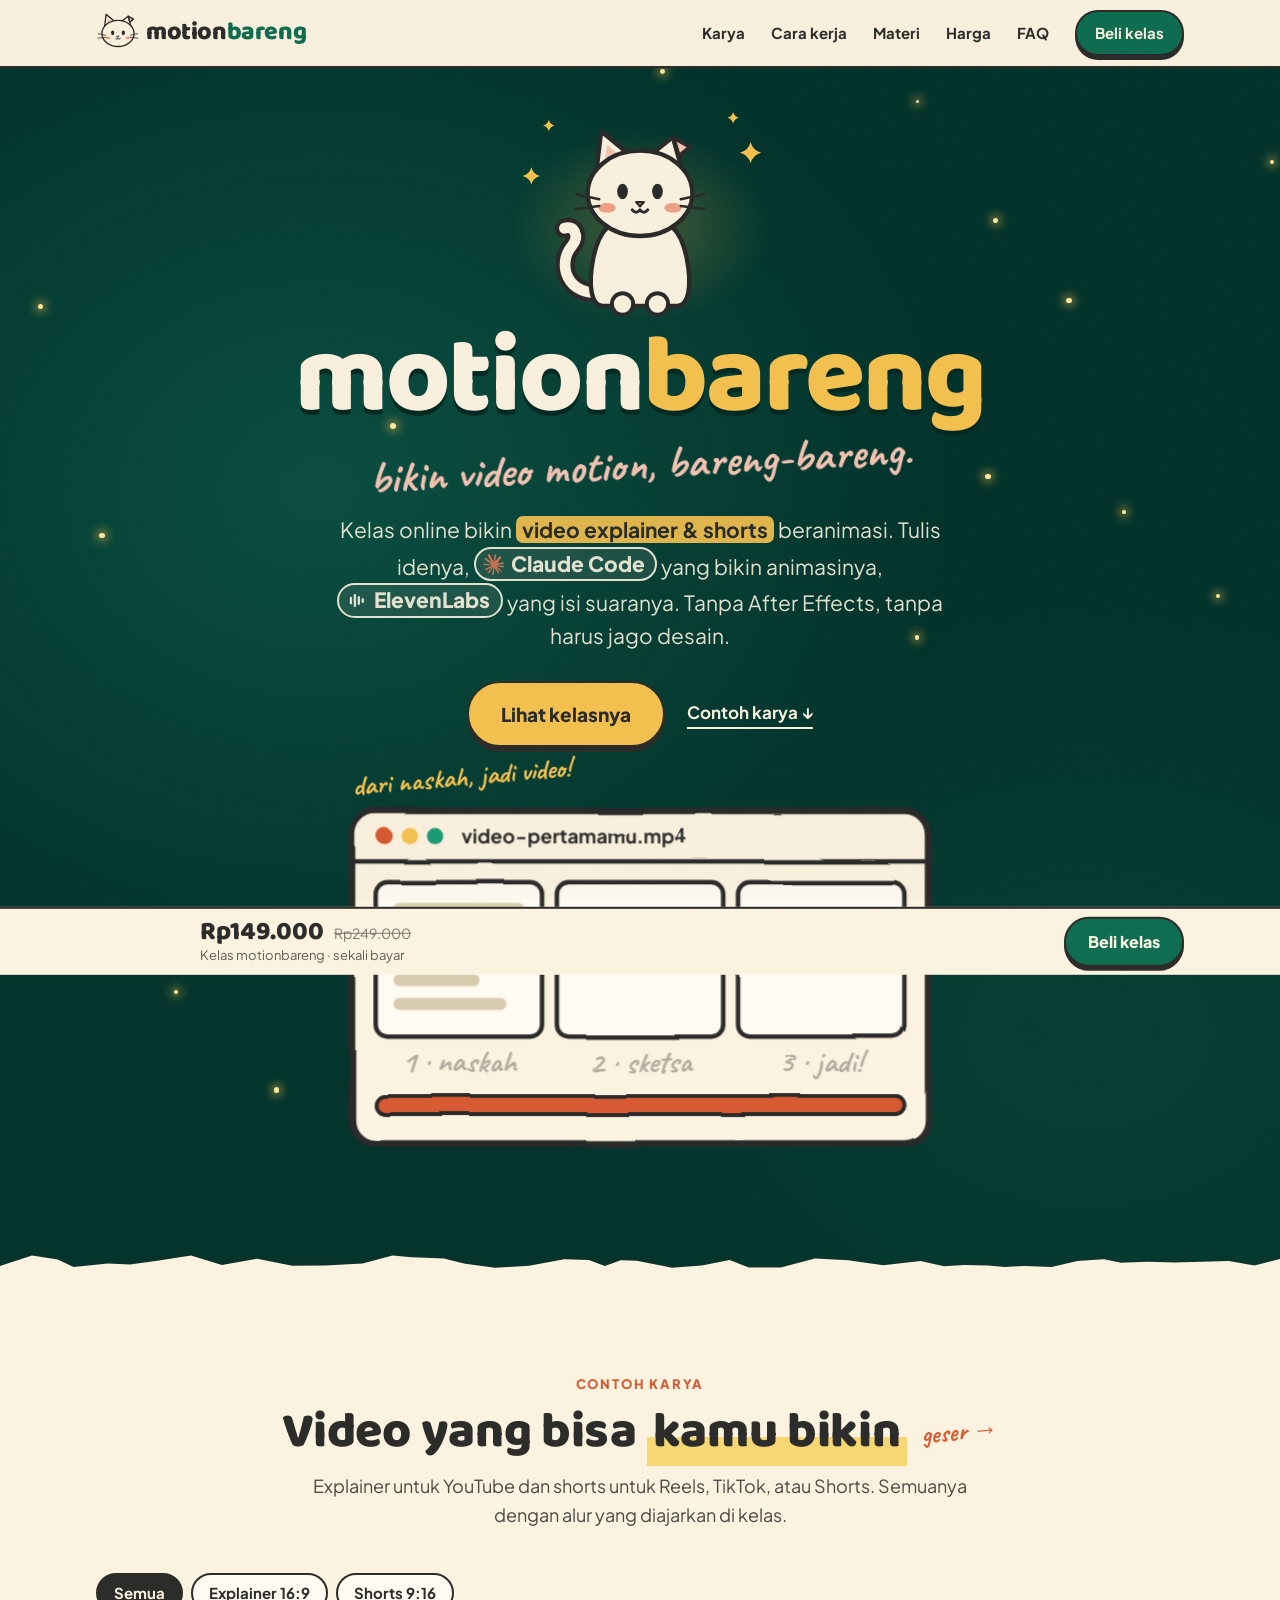
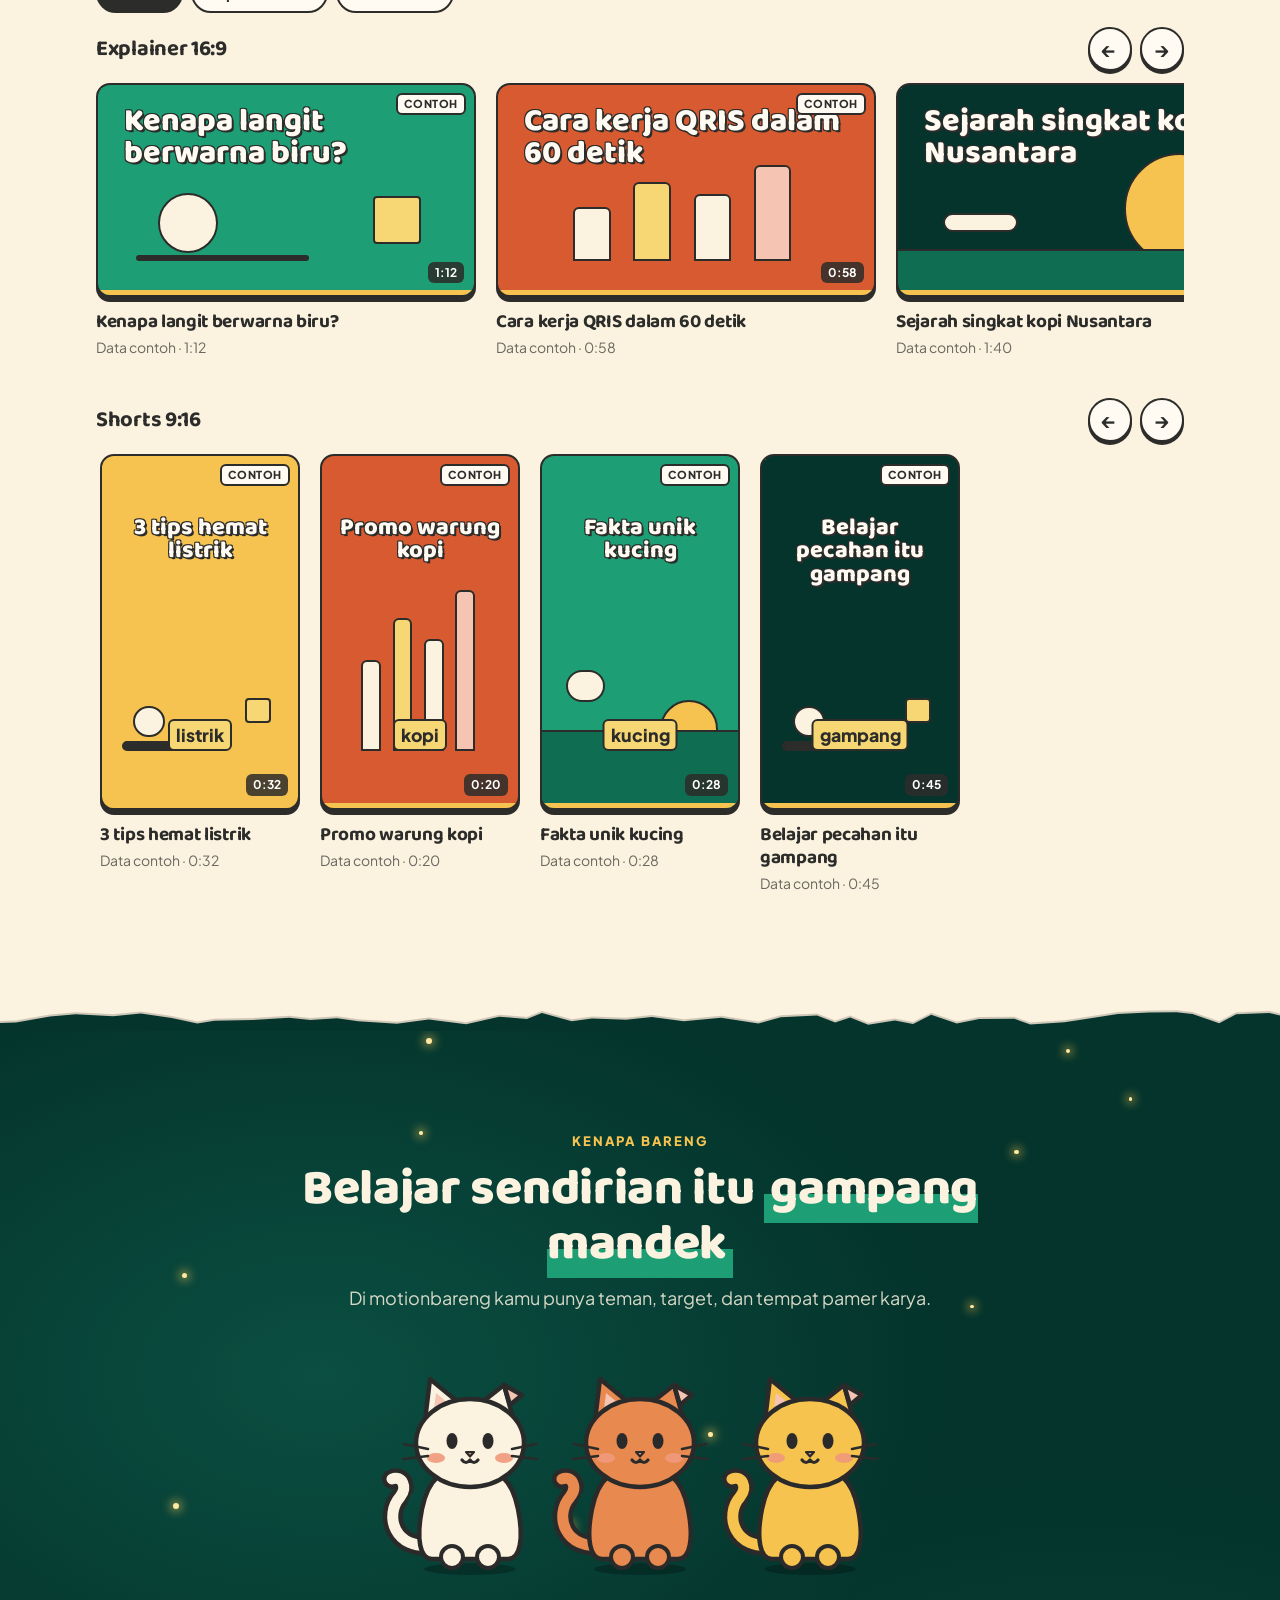
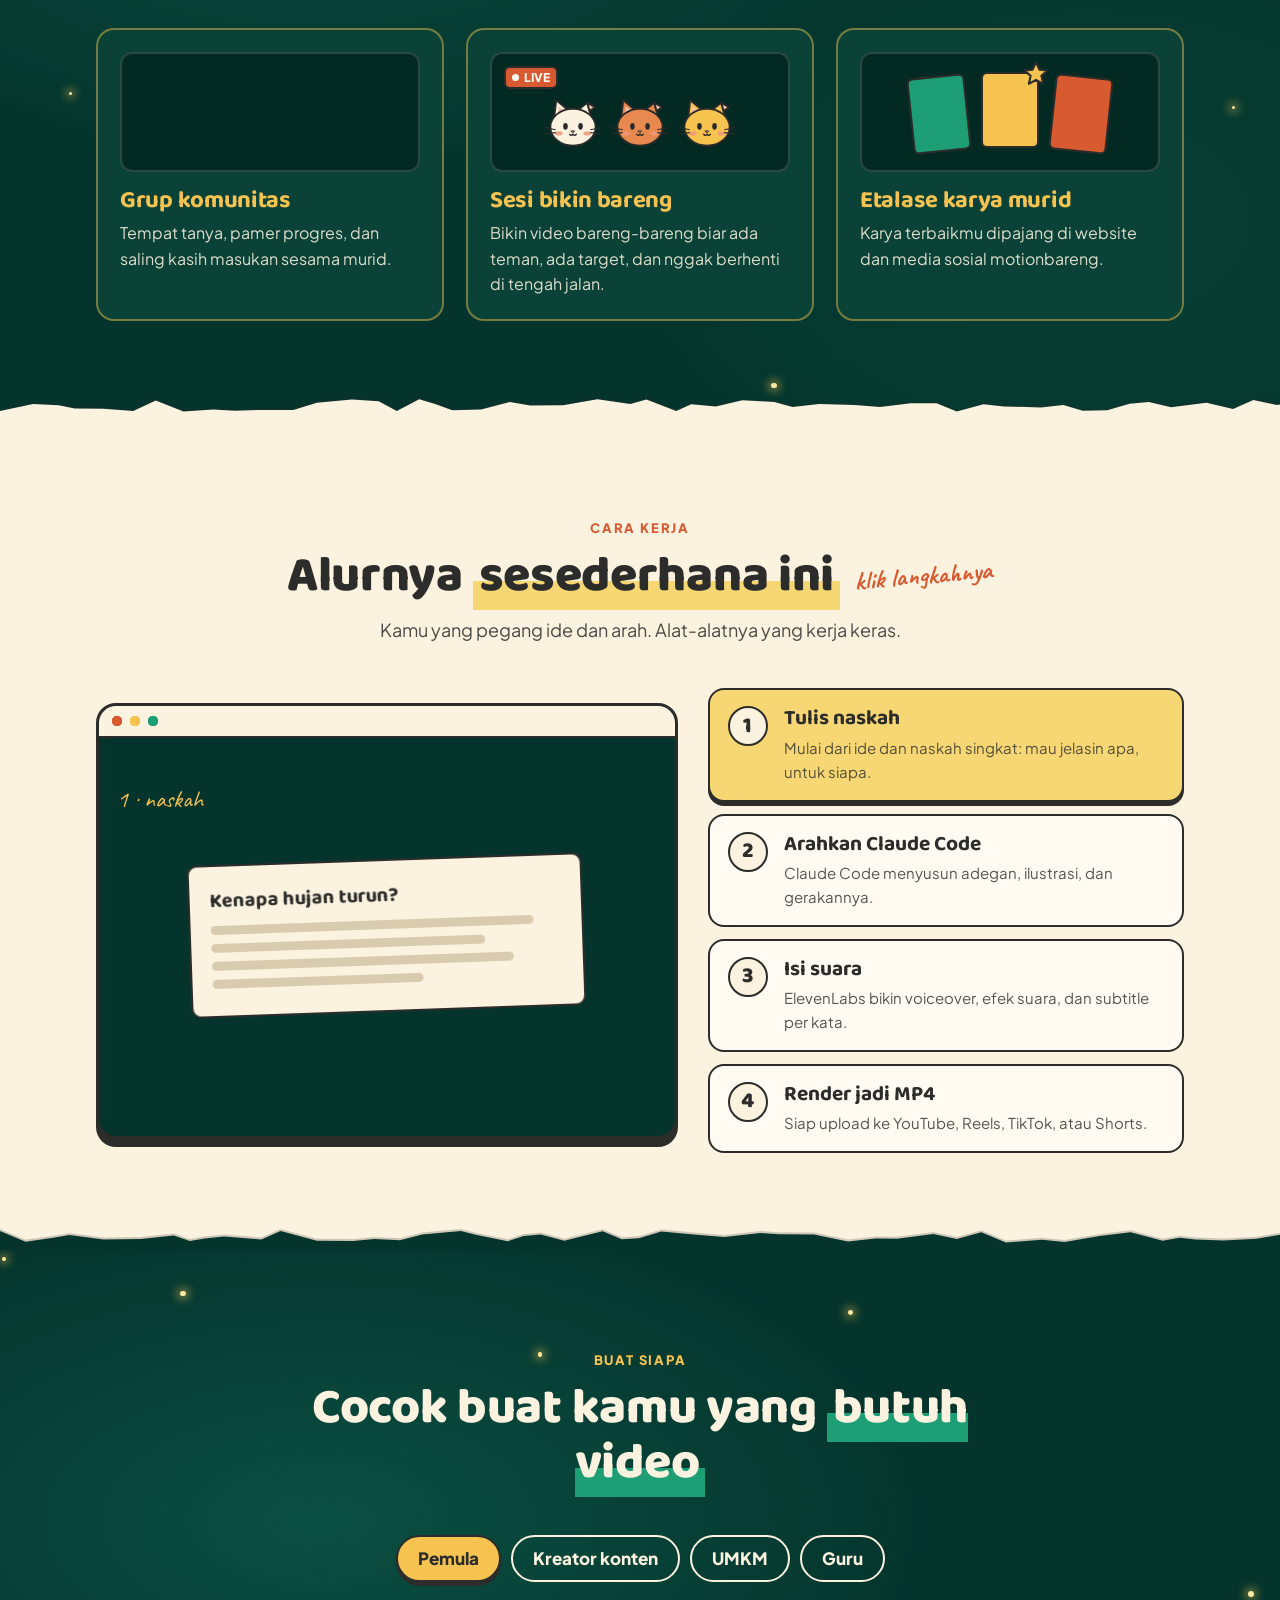
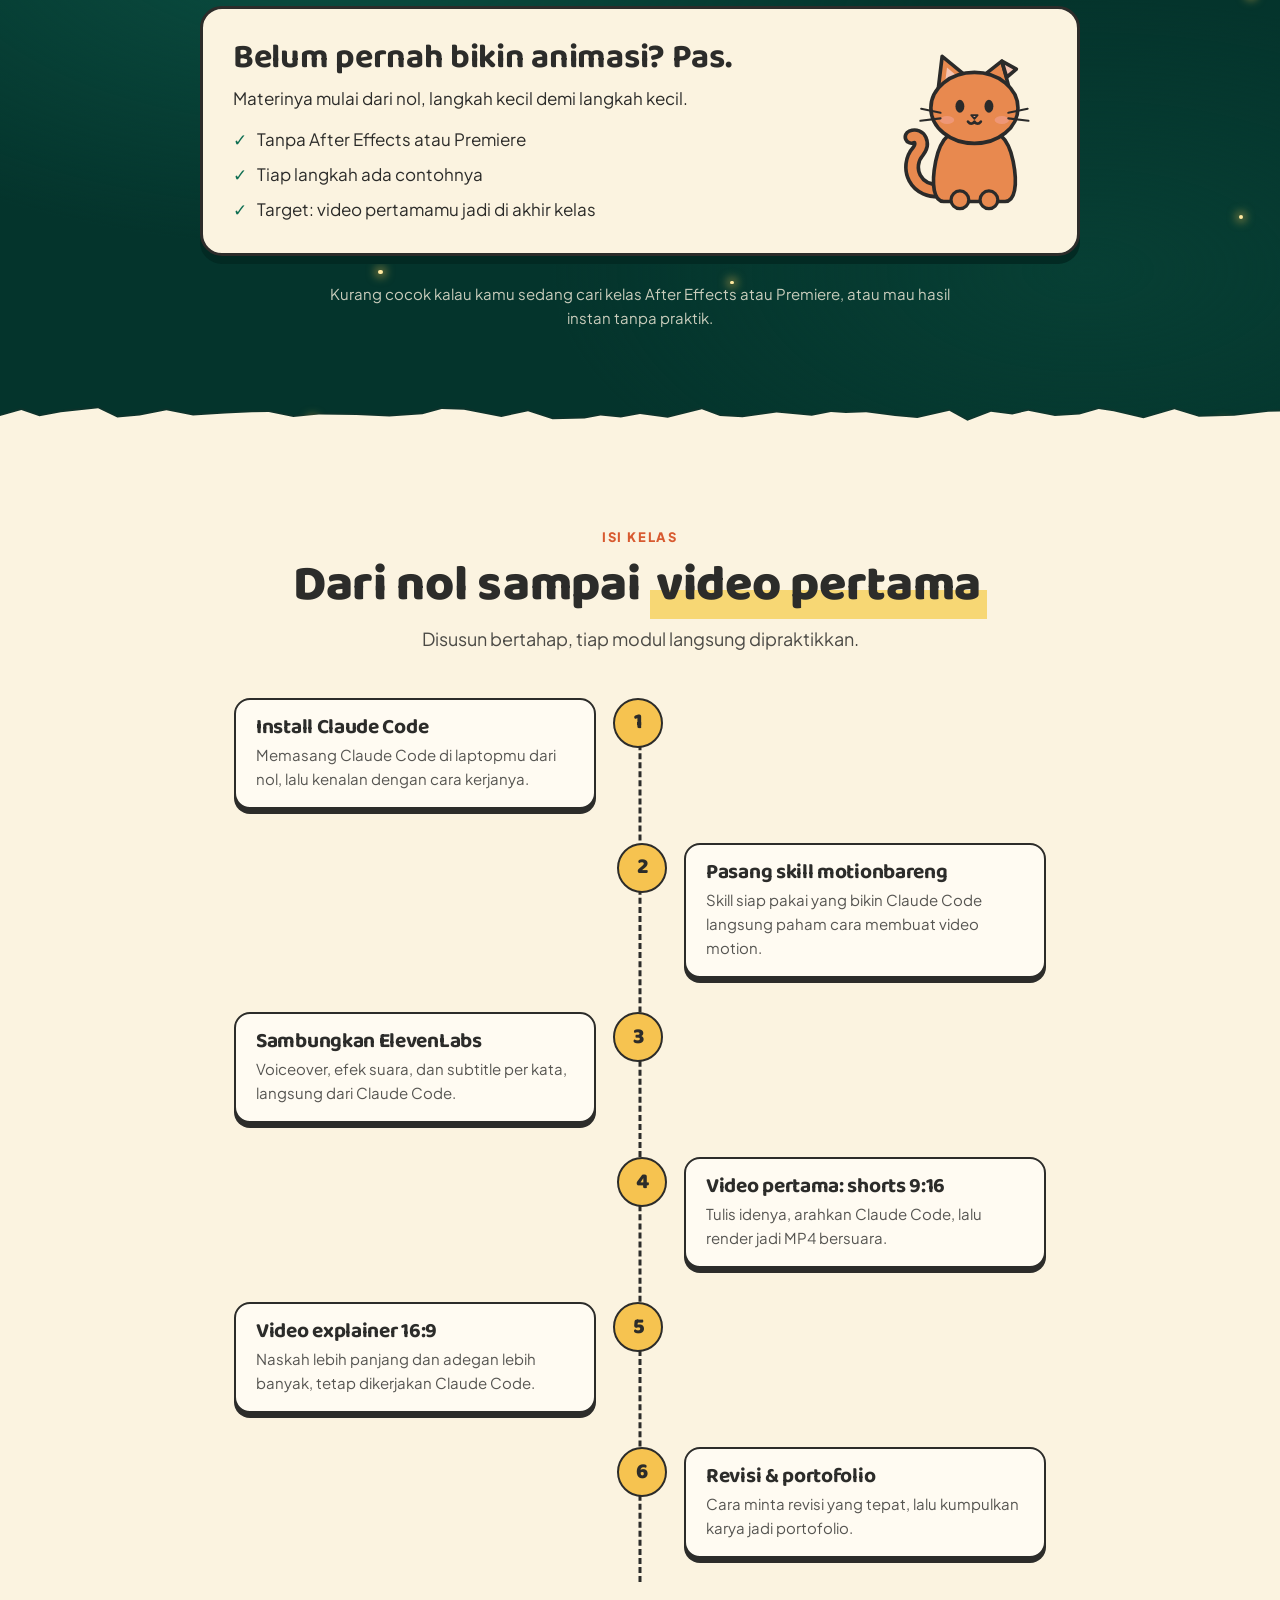
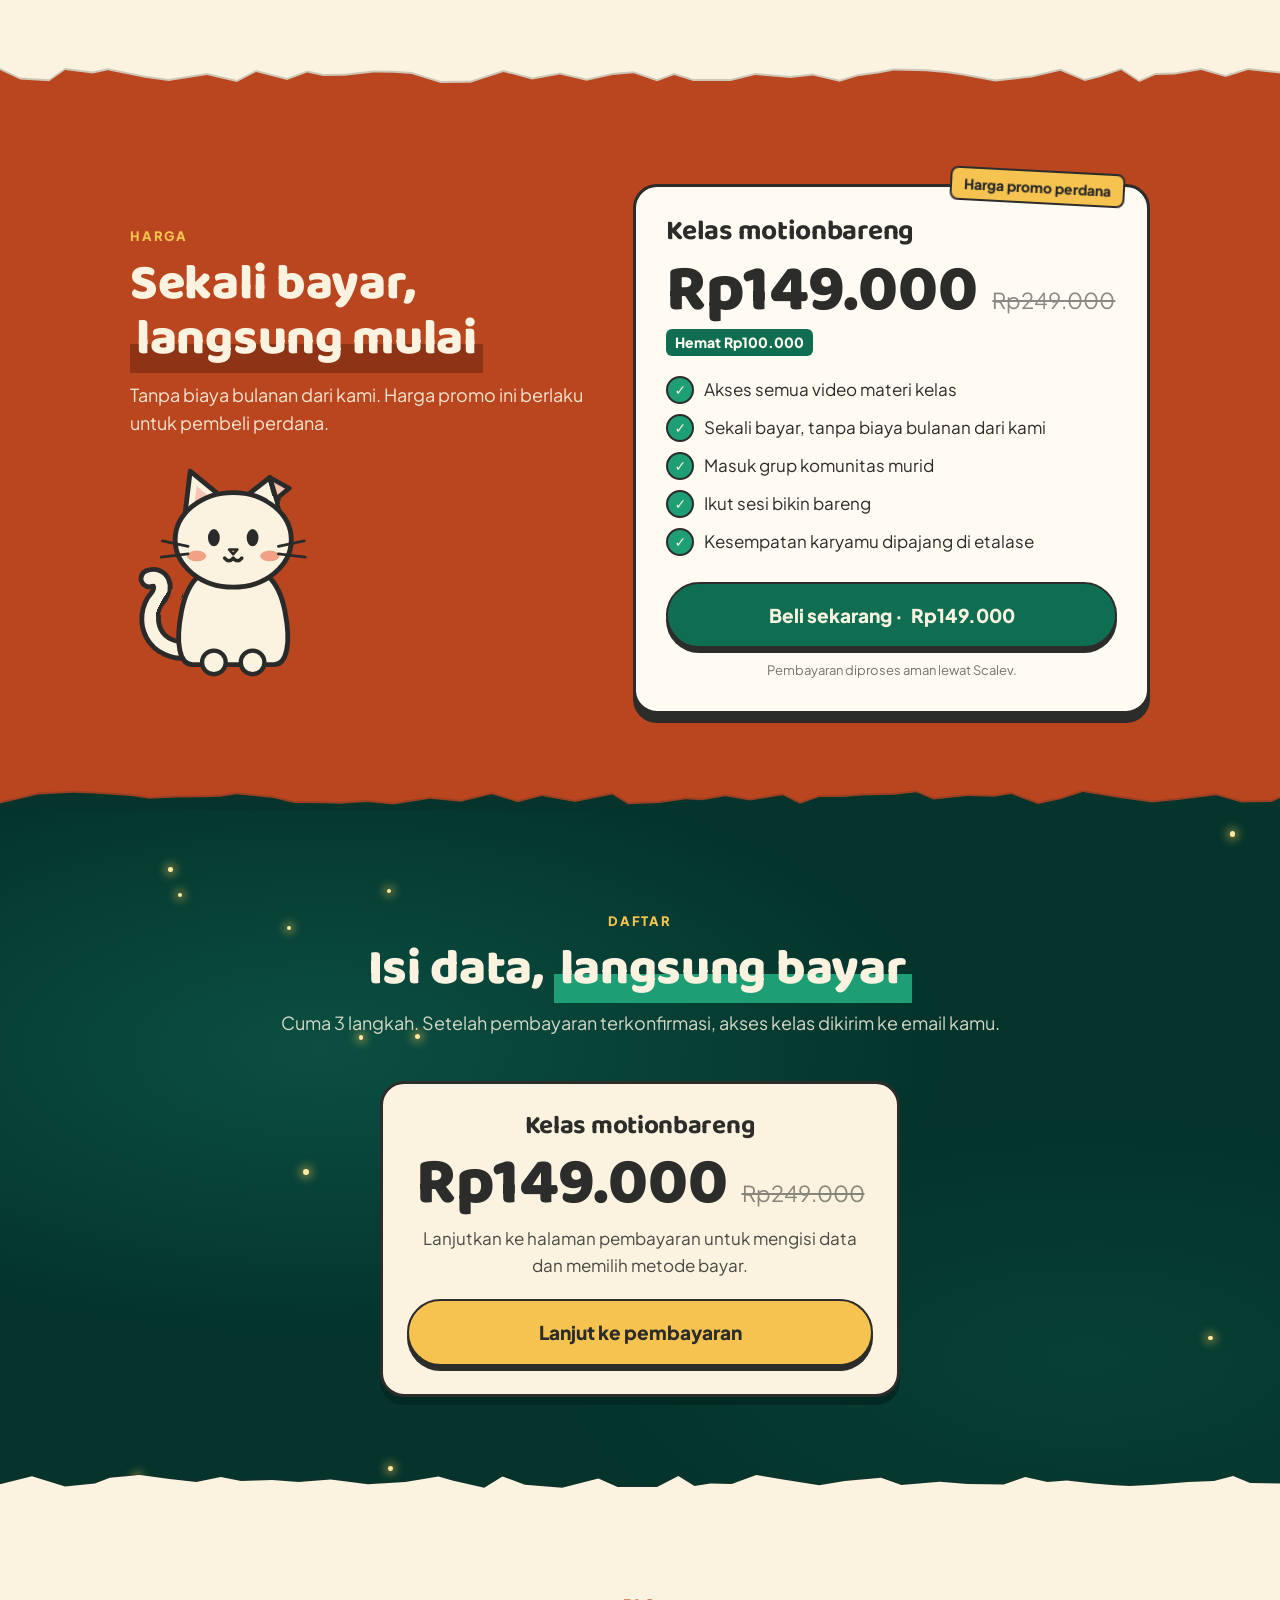
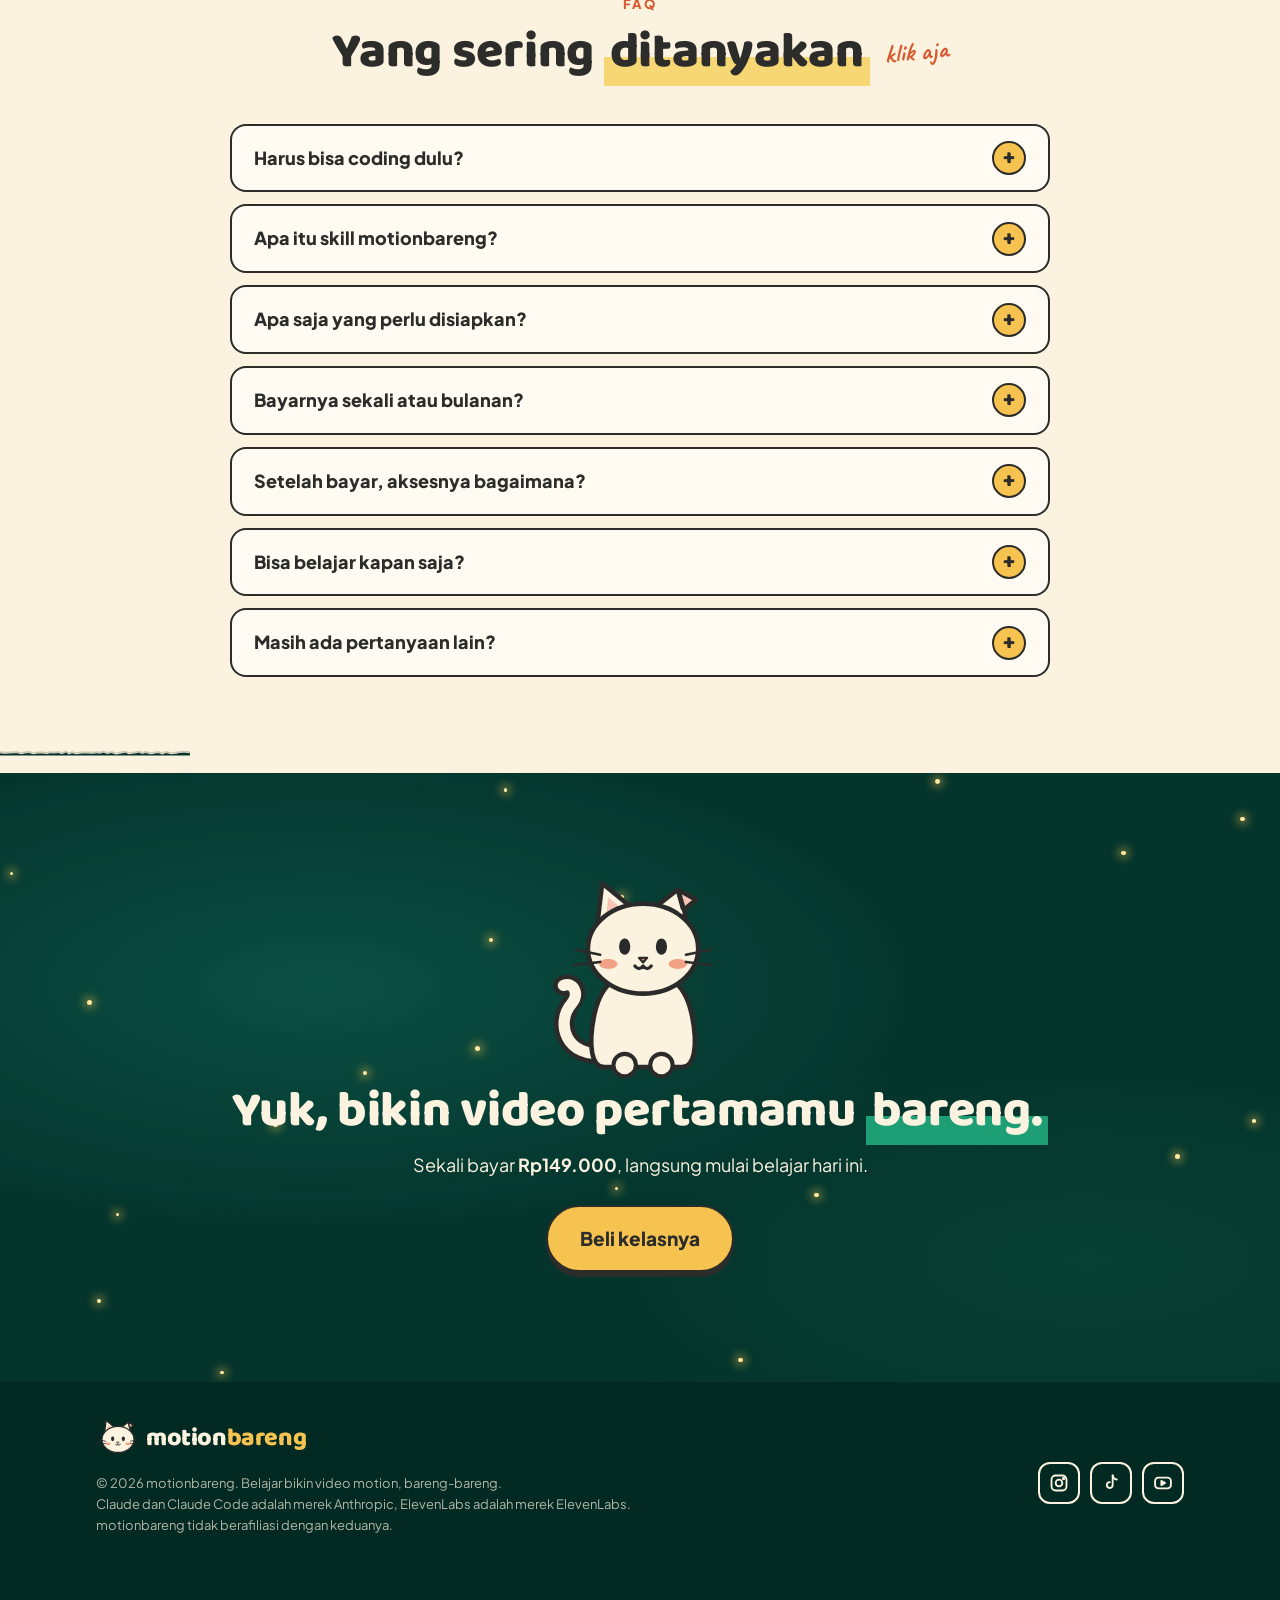
==== Company Profile/scalev/kelas-scalev.html @ 8c4c90f6 "Formulir pembayaran Scalev (HTML Checkout Page) di halaman jualan - Section Daftar di kelas.html: pa" ====
<!doctype html>
<!--
  FILE INI DIBUAT OTOMATIS oleh alat/buat-halaman-scalev.py dari website/kelas.html.
  Jangan diedit langsung: ubah file di folder website/, lalu jalankan skripnya lagi.
-->

<html lang="id">
<head>
<meta charset="utf-8">
<meta name="viewport" content="width=device-width, initial-scale=1">
<title>motionbareng · Kelas bikin video motion pakai Claude Code + ElevenLabs</title>
<meta name="description" content="Kelas online bikin video motion (explainer & shorts) pakai Claude Code dan ElevenLabs. Sekali bayar, belajar bareng komunitas.">
<meta property="og:title" content="motionbareng · Bikin video motion sendiri, bareng-bareng">
<meta property="og:description" content="Kelas online bikin video explainer & shorts beranimasi pakai Claude Code + ElevenLabs. Sekali bayar.">
<meta property="og:type" content="website">
<meta name="theme-color" content="#04342C">
<link rel="icon" href="[data-uri]" type="image/svg+xml">
<link rel="preconnect" href="https://fonts.googleapis.com">
<link rel="preconnect" href="https://fonts.gstatic.com" crossorigin>
<link href="https://fonts.googleapis.com/css2?family=Baloo+2:wght@700;800&family=Caveat:wght@700&family=Plus+Jakarta+Sans:wght@400;500;700;800&display=swap" rel="stylesheet">
<script>document.documentElement.classList.add('js')</script>
<style>
  :root{
    --kertas:#FBF3E0; --kertas-2:#F4E8CC; --putih:#FFFBF2; --tinta:#2C2C2A;
    --teal:#1D9E75; --teal-tombol:#0F6E52; --malam:#04342C; --malam-2:#0A4237; --malam-3:#022A23;
    --terakota:#D85A30; --terakota-gelap:#B9461F; --pipi:#F0997B; --pink:#F5C4B3;
    --stabilo:#F7D774; --kuning:#F6C350;
    --f-judul:"Baloo 2",ui-rounded,"Segoe UI",system-ui,sans-serif;
    --f-isi:"Plus Jakarta Sans",system-ui,sans-serif;
    --f-tangan:"Caveat","Segoe Print",cursive;
    --radius:18px; --lebar:1120px;
  }
  *{box-sizing:border-box}
  html{scroll-behavior:smooth;scroll-padding-top:80px}
  body{margin:0;background:var(--kertas);color:var(--tinta);font-family:var(--f-isi);font-size:17px;line-height:1.6;overflow-x:clip}
  img{max-width:100%;display:block}
  a{color:inherit}
  button{font:inherit;color:inherit}
  .wadah{max-width:var(--lebar);margin:0 auto;padding:0 16px;position:relative;z-index:1}
  h1,h2,h3,h4{font-family:var(--f-judul);line-height:1.1;letter-spacing:-.3px;margin:0}
  h2{font-size:clamp(32px,4.8vw,50px);font-weight:800}
  section{position:relative;padding:96px 0}
  @media (max-width:760px){section{padding:68px 0}body{font-size:16px}}

  /* tekstur serat kertas di seluruh layar */
  .serat{position:fixed;inset:0;pointer-events:none;z-index:60;opacity:.55;mix-blend-mode:multiply;
    background-image:url("data:image/svg+xml,%3Csvg xmlns='http://www.w3.org/2000/svg' width='220' height='220'%3E%3Cfilter id='n'%3E%3CfeTurbulence type='fractalNoise' baseFrequency='.85' numOctaves='3' stitchTiles='stitch'/%3E%3CfeColorMatrix values='0 0 0 0 .17 0 0 0 0 .16 0 0 0 0 .14 0 0 0 .09 0'/%3E%3C/filter%3E%3Crect width='100%25' height='100%25' filter='url(%23n)'/%3E%3C/svg%3E")}

  /* ===== latar section ===== */
  .krem{background:var(--kertas);--sobek:var(--kertas)}
  .malam{background:radial-gradient(70% 60% at 25% 35%,#0B4F42 0%,transparent 70%),radial-gradient(60% 50% at 85% 80%,#073F34 0%,transparent 70%),var(--malam);
    color:var(--kertas);--sobek:var(--malam)}
  .terakota{background:var(--terakota-gelap);color:var(--kertas);--sobek:var(--terakota-gelap)}
  .sobek{position:absolute;left:0;top:0;width:100%;height:22px;transform:translateY(-21px);z-index:2;display:block;
    fill:var(--sobek);filter:drop-shadow(0 -1.5px 0 rgba(44,44,42,.22))}
  /* kunang-kunang */
  .kunang{position:absolute;inset:0;overflow:hidden;pointer-events:none;z-index:0}
  .kunang i{position:absolute;width:var(--s);height:var(--s);border-radius:50%;background:#FFE9A0;
    box-shadow:0 0 10px 3px rgba(246,195,80,.55);animation:melayang var(--t1) ease-in-out infinite alternate,nyala var(--t2) ease-in-out infinite;animation-delay:var(--d1),var(--d2)}
  @keyframes melayang{to{transform:translate(var(--dx),var(--dy))}}
  @keyframes nyala{0%,100%{opacity:.15}50%{opacity:1}}

  /* ===== tipografi bersama ===== */
  .kepala-section{text-align:center;max-width:720px;margin:0 auto 44px}
  .kepala-section p{margin:12px 0 0;font-size:18px;opacity:.85}
  .kicker{display:inline-block;font-size:13px;font-weight:800;letter-spacing:1.8px;text-transform:uppercase;color:var(--terakota);margin-bottom:10px}
  .malam .kicker,.terakota .kicker{color:var(--kuning)}
  .stabilo{background:linear-gradient(transparent 56%,var(--stabilo) 56%,var(--stabilo) 92%,transparent 92%);padding:0 .12em}
  .malam .stabilo{background:linear-gradient(transparent 56%,var(--teal) 56%,var(--teal) 92%,transparent 92%)}
  .terakota .stabilo{background:linear-gradient(transparent 56%,#8E3315 56%,#8E3315 92%,transparent 92%)}
  .coretan{font-family:var(--f-tangan);font-weight:700;color:var(--terakota);font-size:26px;line-height:1;display:inline-block;transform:rotate(-5deg)}
  .malam .coretan,.terakota .coretan{color:var(--kuning)}
  .judul-coret{display:flex;align-items:center;justify-content:center;gap:14px;flex-wrap:wrap}

  /* ===== tombol ===== */
  .tombol{display:inline-flex;align-items:center;justify-content:center;gap:8px;font-family:var(--f-isi);font-weight:800;font-size:17px;
    text-decoration:none;color:var(--kertas);background:var(--teal-tombol);border:2.5px solid var(--tinta);border-radius:999px;
    padding:13px 26px;box-shadow:0 5px 0 var(--tinta);transition:transform .15s,box-shadow .15s;cursor:pointer}
  .tombol:hover{transform:translateY(-2px);box-shadow:0 7px 0 var(--tinta)}
  .tombol:active{transform:translateY(3px);box-shadow:0 2px 0 var(--tinta)}
  .tombol.kuning{background:var(--kuning);color:var(--tinta)}
  .tombol.besar{font-size:19px;padding:16px 32px}
  .link-polos{font-weight:700;text-decoration:none;border-bottom:2.5px solid currentColor;padding-bottom:1px}
  :focus-visible{outline:3px solid var(--terakota);outline-offset:3px}
  .malam :focus-visible{outline-color:var(--kuning)}

  /* ===== navigasi ===== */
  .nav{position:sticky;top:0;z-index:50;background:var(--kertas);border-bottom:2.5px solid var(--tinta)}
  .nav .wadah{display:flex;align-items:center;justify-content:space-between;height:66px;gap:16px}
  .logo{display:flex;align-items:center;gap:6px;text-decoration:none;font-family:var(--f-judul);font-weight:800;font-size:25px;letter-spacing:-.4px;line-height:1}
  .logo svg{width:44px;height:auto}
  .logo .b{color:var(--teal-tombol)}
  .menu{display:flex;gap:26px;align-items:center}
  .menu a{text-decoration:none;font-weight:700;font-size:15px}
  .menu a:not(.tombol):hover{color:var(--teal-tombol)}
  .menu .tombol{font-size:15px;padding:9px 18px;box-shadow:0 4px 0 var(--tinta)}
  @media (max-width:860px){.menu a:not(.tombol){display:none}}

  /* ===== maskot kucing ===== */
  .tinta{stroke:var(--tinta);stroke-linejoin:round;stroke-linecap:round;filter:url(#goyang)}
  .kucing .badan,.kucing .muka,.kucing .telinga-kiri path,.kucing .telinga-kanan path{stroke-width:4.5}
  .kucing .tapak{stroke-width:4}
  .kucing .ekor-garis{fill:none;stroke:var(--tinta);stroke-width:20}
  .kucing .ekor-isi{fill:none;stroke-width:11}
  .mata ellipse,.mata-isi{fill:var(--tinta);stroke:none}
  .pipi{fill:var(--pipi);stroke:none;opacity:.9}
  .hidung{fill:var(--pipi);stroke-width:2.2}
  .mulut,.garis-tipis{fill:none;stroke-width:3.2}
  .kumis{fill:none;stroke-width:2.6}
  svg g,svg ellipse,svg circle,svg rect,svg path{transform-box:fill-box}
  .kucing .ekor{transform-origin:100% 90%;animation:ekor 2.8s ease-in-out infinite}
  @keyframes ekor{0%,100%{transform:rotate(0)}50%{transform:rotate(12deg)}}
  .mata ellipse{transform-origin:center;animation:kedip 4.4s infinite;animation-delay:var(--k,0s)}
  @keyframes kedip{0%,91%,97%,100%{transform:scaleY(1)}94%{transform:scaleY(.1)}}
  .telinga-kiri{transform-origin:70% 100%;animation:telinga 5.2s infinite}
  @keyframes telinga{0%,80%,88%,100%{transform:none}84%{transform:rotate(-12deg)}}
  .kucing .tubuh{transform-origin:50% 100%;animation:napas 3s ease-in-out infinite}
  @keyframes napas{50%{transform:scale(1.015,.985)}}
  .melambai .tapak-kanan{animation:lambai .45s ease-in-out infinite alternate}
  @keyframes lambai{from{transform:translate(40px,-82px)}to{transform:translate(54px,-90px)}}

  /* ===== HERO ===== */
  .hero{padding:40px 0 110px}
  .hero-tengah{display:flex;flex-direction:column;align-items:center;text-align:center}
  .hero-maskot{position:relative}
  .hero-maskot::before{content:"";position:absolute;inset:10% 0 0;background:radial-gradient(closest-side,rgba(246,195,80,.25),transparent);pointer-events:none}
  .hero-maskot svg{width:clamp(190px,24vw,260px);height:auto;overflow:visible;position:relative}
  .merek{font-size:clamp(56px,10vw,110px);font-weight:800;letter-spacing:-2px;line-height:.95;margin-top:2px;text-shadow:0 5px 0 var(--malam-3)}
  .merek span{color:var(--kuning)}
  .slogan{font-family:var(--f-tangan);font-weight:700;font-size:clamp(30px,4.4vw,46px);line-height:1;color:var(--pink);transform:rotate(-3deg);margin:10px 0 26px}
  .hero .lead{font-size:clamp(17px,2vw,21px);max-width:31em;margin:0 0 28px;opacity:.92}
  .hero mark{background:var(--kuning);color:var(--tinta);border-radius:7px;padding:0 6px;font-weight:700;box-decoration-break:clone;-webkit-box-decoration-break:clone}
  .aksi{display:flex;align-items:center;justify-content:center;gap:22px;flex-wrap:wrap}
  .hero-papan{position:relative;width:min(600px,100%);margin-top:52px}
  .hero-papan svg{width:100%;height:auto;overflow:visible}
  .hero-papan .coretan{position:absolute;top:-36px;left:2%;font-size:28px}
  .kilau{fill:var(--kuning);stroke:none;transform-origin:center;animation:kilau 2.4s ease-in-out infinite;animation-delay:var(--w)}
  @keyframes kilau{0%,100%{transform:scale(.5) rotate(0);opacity:.4}50%{transform:scale(1.15) rotate(20deg);opacity:1}}
  .masuk{animation:masukAtas .7s cubic-bezier(.3,1.3,.5,1) both;animation-delay:calc(var(--u) * .12s)}
  @keyframes masukAtas{from{opacity:0;transform:translateY(24px)}}
  .slogan.masuk{animation-name:masukSlogan}
  @keyframes masukSlogan{from{opacity:0;transform:translateY(24px) rotate(-3deg)}to{transform:rotate(-3deg)}}
  @media (max-width:860px){
    .hero{padding:24px 0 90px}
    .hero-papan{margin-top:44px}
    .hero-papan .coretan{font-size:22px;top:-30px}
  }
  /* demo storyboard */
  .papan-label{font-family:var(--f-tangan);font-size:21px;fill:var(--tinta);stroke:none;text-anchor:middle;font-weight:700}
  .papan-judul{font-family:var(--f-isi);font-size:13px;font-weight:700;fill:var(--tinta);stroke:none}
  .baris{fill:#D9CCAE;stroke:none;transform-origin:0 50%;animation:ketik 6s infinite;animation-delay:calc(var(--i) * .28s)}
  @keyframes ketik{0%{transform:scaleX(0)}7%,92%{transform:scaleX(1)}100%{transform:scaleX(0)}}
  .sketsa{fill:none;stroke:var(--tinta);stroke-width:2.5;stroke-dasharray:1;stroke-dashoffset:1;animation:gambar 6s infinite}
  @keyframes gambar{0%,24%{stroke-dashoffset:1}48%,92%{stroke-dashoffset:0}100%{stroke-dashoffset:1}}
  .jadi{opacity:0;animation:jadi 6s infinite}
  @keyframes jadi{0%,52%{opacity:0;transform:scale(.9)}60%,92%{opacity:1;transform:none}100%{opacity:0}}
  .jadi{transform-origin:50% 50%}
  .matahari{animation:pantul .7s ease-in-out infinite alternate}
  @keyframes pantul{to{transform:translateY(-8px)}}
  .progres{transform-origin:0 50%;animation:progres 6s linear infinite}
  @keyframes progres{from{transform:scaleX(0)}to{transform:scaleX(1)}}
  .papan-label{opacity:.35;animation:aktif 6s infinite;animation-delay:var(--a)}
  @keyframes aktif{0%,32%{opacity:1}34%,100%{opacity:.35}}
  .tapak-lambai{animation:lambaiTapak 5s ease-in-out infinite}
  @keyframes lambaiTapak{0%,64%,92%,100%{transform:none}70%,80%{transform:translate(-10px,-34px)}75%,85%{transform:translate(-20px,-40px)}}

  /* ===== tapak yang nongol dari pinggir ===== */
  .intip{position:absolute;top:var(--atas,90px);width:clamp(110px,14vw,170px);z-index:5;pointer-events:none;opacity:0}
  .intip.kiri{left:0;--dari:-105%}
  .intip.kanan{right:0;--dari:105%}
  .intip.kanan svg{transform:scaleX(-1)}
  .intip svg{display:block;width:100%;height:auto;overflow:visible}
  .intip.sapa{animation:intipMasuk 3s cubic-bezier(.3,1.3,.5,1) forwards}
  @keyframes intipMasuk{0%{transform:translateX(var(--dari));opacity:1}16%,76%{transform:translateX(calc(var(--dari) * .25));opacity:1}100%{transform:translateX(var(--dari));opacity:1}}
  .intip .tapak-ujung{transform-origin:0% 50%}
  .intip.sapa .tapak-ujung{animation:tepuk 3s ease-in-out}
  @keyframes tepuk{0%,18%,74%,100%{transform:none}26%,42%,58%{transform:rotate(-14deg)}34%,50%,66%{transform:rotate(8deg)}}

  /* ===== KARYA ===== */
  .alat-karya{display:flex;justify-content:space-between;align-items:center;gap:12px;flex-wrap:wrap;margin-bottom:18px}
  .filter{display:flex;gap:8px;flex-wrap:wrap}
  .filter button,.panah button{border:2.5px solid var(--tinta);background:var(--putih);border-radius:999px;padding:6px 16px;font-weight:700;font-size:15px;cursor:pointer}
  .filter button[aria-pressed="true"]{background:var(--tinta);color:var(--kertas)}
  .panah{display:flex;gap:8px}
  .panah button{width:44px;height:44px;padding:0;font-size:20px;box-shadow:0 3px 0 var(--tinta)}
  .rel{display:flex;gap:20px;overflow-x:auto;scroll-snap-type:x mandatory;padding:6px 4px 18px;scrollbar-width:thin;align-items:flex-start}
  .karya{flex:none;scroll-snap-align:start;text-decoration:none;color:inherit;display:block}
  .karya.explainer{width:min(380px,82vw)}
  .karya.shorts{width:min(200px,46vw)}
  .karya[hidden]{display:none}
  .thumb{position:relative;border:2.5px solid var(--tinta);border-radius:14px;overflow:hidden;box-shadow:0 5px 0 var(--tinta);transition:transform .2s,box-shadow .2s;container-type:inline-size}
  a.karya:hover .thumb{transform:translateY(-3px) rotate(-.8deg);box-shadow:0 8px 0 var(--tinta)}
  .explainer .thumb{aspect-ratio:16/9}
  .shorts .thumb{aspect-ratio:9/16}
  .thumb img{width:100%;height:100%;object-fit:cover}
  .karya h4{font-size:19px;line-height:1.2;margin:14px 0 2px}
  .karya p{margin:0;font-size:14px;opacity:.7}
  .judul-thumb{position:absolute;left:7%;right:7%;top:10%;z-index:2;font-family:var(--f-judul);font-weight:800;line-height:1;color:var(--putih);
    text-shadow:2px 2px 0 var(--tinta),-1px -1px 0 var(--tinta),1px -1px 0 var(--tinta),-1px 1px 0 var(--tinta);font-size:8.5cqw}
  .shorts .judul-thumb{font-size:12cqw;text-align:center;top:8%}
  .subtitle-thumb{position:absolute;left:50%;bottom:16%;transform:translateX(-50%);z-index:2;background:var(--stabilo);border:2px solid var(--tinta);border-radius:6px;
    font-weight:800;font-size:9cqw;padding:0 6px;white-space:nowrap;animation:katakata 1.6s steps(1) infinite}
  @keyframes katakata{0%{transform:translateX(-50%) scale(1)}50%{transform:translateX(-50%) scale(1.08)}}
  .bar-video{position:absolute;left:0;right:0;bottom:0;height:5px;background:rgba(0,0,0,.25);z-index:2}
  .bar-video::after{content:"";position:absolute;inset:0;background:var(--kuning);transform-origin:0 50%;animation:progres 7s linear infinite}
  .chip-contoh{position:absolute;top:8px;right:8px;font-size:11px;font-weight:800;letter-spacing:.6px;background:var(--putih);border:2px solid var(--tinta);border-radius:6px;padding:0 6px;z-index:3}
  .durasi{position:absolute;bottom:12px;right:10px;font-size:12px;font-weight:700;background:rgba(44,44,42,.85);color:#fff;border-radius:6px;padding:1px 7px;z-index:3}
  .main{position:absolute;left:50%;top:56%;transform:translate(-50%,-50%);width:50px;height:50px;border-radius:50%;background:var(--putih);border:2.5px solid var(--tinta);z-index:3;display:grid;place-items:center}
  .main::after{content:"";border-left:15px solid var(--tinta);border-top:9px solid transparent;border-bottom:9px solid transparent;margin-left:5px}
  .w-teal{background:var(--teal)}.w-terakota{background:var(--terakota)}.w-kuning{background:var(--kuning)}.w-malam{background:var(--malam)}
  .pola{position:absolute;inset:0}
  .pola i{position:absolute;display:block;border:2.5px solid var(--tinta);background:var(--kertas)}
  .pola-0 i:nth-child(1){width:16%;aspect-ratio:1;border-radius:50%;left:16%;bottom:20%;animation:loncat 1.4s ease-in infinite alternate}
  .pola-0 i:nth-child(2){width:46%;height:3%;left:10%;bottom:16%;border-radius:9px;background:var(--tinta)}
  .pola-0 i:nth-child(3){width:13%;aspect-ratio:1;right:14%;bottom:24%;border-radius:4px;background:var(--stabilo);animation:putar 3s linear infinite}
  .pola-1 i{bottom:16%;width:10%;border-radius:6px 6px 0 0;transform-origin:bottom;animation:tumbuh 1.8s ease-in-out infinite alternate}
  .pola-1 i:nth-child(1){left:20%;height:26%}
  .pola-1 i:nth-child(2){left:36%;height:38%;animation-delay:.2s;background:var(--stabilo)}
  .pola-1 i:nth-child(3){left:52%;height:32%;animation-delay:.4s}
  .pola-1 i:nth-child(4){left:68%;height:46%;animation-delay:.6s;background:var(--pink)}
  .pola-2 i:nth-child(1){width:30%;aspect-ratio:1;border-radius:50%;right:10%;bottom:14%;background:var(--kuning);animation:loncat 2s ease-in-out infinite alternate}
  .pola-2 i:nth-child(2){left:0;right:0;bottom:0;height:22%;border-width:2.5px 0 0;background:var(--teal-tombol)}
  .pola-2 i:nth-child(3){width:20%;height:9%;left:12%;bottom:30%;border-radius:20px;animation:geser 3s ease-in-out infinite alternate}
  @keyframes loncat{from{transform:translateY(-120%)}to{transform:translateY(0)}}
  @keyframes putar{to{transform:rotate(360deg)}}
  @keyframes tumbuh{from{transform:scaleY(.4)}to{transform:scaleY(1)}}
  @keyframes geser{to{transform:translateX(220%)}}
  .catatan-kecil{text-align:center;font-size:14px;opacity:.65;margin-top:18px}

  /* ===== BARENG (malam) ===== */
  .bareng-gambar{max-width:560px;margin:-6px auto 34px}
  .bareng-gambar svg{width:100%;height:auto;overflow:visible}
  .lompat{transform-origin:50% 100%;animation:lompat 1.5s infinite;animation-delay:var(--d)}
  @keyframes lompat{
    0%{transform:scale(1.07,.92);animation-timing-function:ease-out}
    14%{transform:scale(.95,1.07);animation-timing-function:cubic-bezier(.2,.7,.4,1)}
    45%{transform:translateY(-36px);animation-timing-function:cubic-bezier(.6,0,.8,.3)}
    74%{transform:scale(.96,1.05);animation-timing-function:ease-out}
    84%{transform:scale(1.09,.9)}
    100%{transform:scale(1.07,.92)}
  }
  .bayang{fill:#000;opacity:.25}
  .pilar{display:grid;grid-template-columns:repeat(3,1fr);gap:22px}
  @media (max-width:860px){.pilar{grid-template-columns:1fr}}
  .kartu-gelap{background:var(--malam-2);border:2.5px solid rgba(246,195,80,.45);border-radius:var(--radius);padding:22px;overflow:hidden}
  .kartu-gelap h3{font-size:24px;margin:16px 0 6px;color:var(--kuning)}
  .kartu-gelap p{margin:0;opacity:.88;font-size:16px}
  .ilus{height:120px;border-radius:12px;background:var(--malam-3);border:2px solid rgba(251,243,224,.15);position:relative;overflow:hidden}
  /* ilustrasi 1: gelembung obrolan */
  .ilus .gel{position:absolute;padding:5px 10px;border-radius:12px;font-size:13px;font-weight:700;border:2px solid var(--tinta);color:var(--tinta);opacity:0;animation:gel 6s infinite}
  .ilus .gel:nth-child(1){left:10px;top:12px;background:var(--kertas);animation-delay:0s}
  .ilus .gel:nth-child(2){right:10px;top:44px;background:var(--kuning);animation-delay:1s}
  .ilus .gel:nth-child(3){left:18px;top:78px;background:var(--pink);animation-delay:2s}
  @keyframes gel{0%{opacity:0;transform:translateY(8px) scale(.8)}6%,80%{opacity:1;transform:none}90%,100%{opacity:0}}
  /* ilustrasi 2: sesi bareng */
  .ilus .live{position:absolute;left:12px;top:12px;font-size:12px;font-weight:800;color:var(--putih);background:var(--terakota);border:2px solid var(--tinta);border-radius:6px;padding:0 6px}
  .ilus .live::before{content:"";display:inline-block;width:7px;height:7px;border-radius:50%;background:var(--putih);margin-right:5px;vertical-align:1px;animation:nyala 1.2s infinite}
  .ilus .wajah-kecil{position:absolute;bottom:14px;width:62px;animation:angguk 1.8s ease-in-out infinite}
  .ilus .wajah-kecil:nth-of-type(2){left:calc(50% - 98px);animation-delay:0s}
  .ilus .wajah-kecil:nth-of-type(3){left:calc(50% - 31px);animation-delay:.3s}
  .ilus .wajah-kecil:nth-of-type(4){left:calc(50% + 36px);animation-delay:.6s}
  @keyframes angguk{50%{transform:translateY(-6px) rotate(-4deg)}}
  /* ilustrasi 3: etalase */
  .ilus .bingkai{position:absolute;top:22px;width:58px;height:76px;border:2.5px solid var(--tinta);border-radius:6px;background:var(--kertas)}
  .ilus .bingkai:nth-child(1){left:calc(50% - 100px);background:var(--teal);transform:rotate(-6deg)}
  .ilus .bingkai:nth-child(2){left:calc(50% - 29px);background:var(--kuning);transform:translateY(-4px);animation:sorot 2.4s ease-in-out infinite}
  .ilus .bingkai:nth-child(3){left:calc(50% + 42px);background:var(--terakota);transform:rotate(6deg)}
  .ilus .bintang{position:absolute;left:calc(50% + 12px);top:6px;width:28px;animation:putar 4s linear infinite}
  @keyframes sorot{50%{transform:translateY(-10px) scale(1.06)}}

  /* ===== CARA (krem, demo interaktif) ===== */
  .cara{display:grid;grid-template-columns:1.1fr .9fr;gap:30px;align-items:center}
  @media (max-width:860px){.cara{grid-template-columns:1fr}}
  .layar-demo{background:var(--malam);border:3px solid var(--tinta);border-radius:20px;box-shadow:0 8px 0 var(--tinta);aspect-ratio:4/3;position:relative;overflow:hidden;color:var(--kertas)}
  .layar-demo::before{content:"";display:block;height:30px;border-bottom:2.5px solid var(--tinta);background:
    radial-gradient(circle at 18px 15px,var(--terakota) 5px,transparent 5.5px),radial-gradient(circle at 36px 15px,var(--kuning) 5px,transparent 5.5px),
    radial-gradient(circle at 54px 15px,var(--teal) 5px,transparent 5.5px),var(--kertas)}
  .demo{position:absolute;inset:30px 0 0;padding:6%;display:flex;align-items:center;justify-content:center;opacity:0;transform:translateY(12px);transition:opacity .35s,transform .35s;pointer-events:none}
  .demo.aktif{opacity:1;transform:none}
  .label-demo{position:absolute;top:44px;left:18px;font-family:var(--f-tangan);font-size:24px;color:var(--kuning);z-index:2}
  /* demo 1 naskah */
  .kertas-naskah{background:var(--kertas);color:var(--tinta);border:2.5px solid var(--tinta);border-radius:10px;width:78%;padding:18px 20px;transform:rotate(-2deg)}
  .kertas-naskah b{font-family:var(--f-judul);font-size:20px;display:block;margin-bottom:8px}
  .kertas-naskah i{display:block;height:9px;border-radius:5px;background:#D9CCAE;margin:9px 0;transform-origin:0 50%;transform:scaleX(0)}
  .aktif .kertas-naskah i{animation:tulisBaris .5s ease-out forwards;animation-delay:calc(var(--i) * .35s)}
  @keyframes tulisBaris{to{transform:scaleX(1)}}
  /* demo 2 arahan */
  .arahan{display:flex;align-items:center;gap:6%;width:100%}
  .catatan-tempel{background:var(--stabilo);color:var(--tinta);border:2.5px solid var(--tinta);padding:14px;width:42%;transform:rotate(-3deg);font-family:var(--f-tangan);font-size:22px;line-height:1.1;box-shadow:4px 4px 0 var(--tinta)}
  .bingkai-hasil{display:grid;grid-template-columns:1fr 1fr;gap:8px;flex:1}
  .bingkai-hasil span{aspect-ratio:16/10;border:2.5px solid var(--tinta);border-radius:6px;background:var(--kertas);opacity:0;transform:scale(.6)}
  .bingkai-hasil span:nth-child(2){background:var(--teal)}.bingkai-hasil span:nth-child(3){background:var(--kuning)}.bingkai-hasil span:nth-child(4){background:var(--terakota)}
  .aktif .bingkai-hasil span{animation:munculBingkai .4s cubic-bezier(.3,1.5,.5,1) forwards;animation-delay:calc(.5s + var(--i) * .3s)}
  @keyframes munculBingkai{to{opacity:1;transform:none}}
  /* demo 3 suara */
  .suara{width:100%;text-align:center}
  .gelombang{display:flex;gap:5px;justify-content:center;align-items:center;height:110px}
  .gelombang i{width:8px;border-radius:4px;background:var(--kuning);height:20%;animation:suara 1s ease-in-out infinite alternate;animation-delay:calc(var(--i) * -.13s)}
  @keyframes suara{to{height:95%}}
  .subtitle-demo{display:inline-flex;gap:6px;margin-top:18px;font-weight:800;font-size:20px}
  .subtitle-demo span{padding:0 6px;border-radius:6px;animation:sorotKata 2.4s steps(1) infinite;animation-delay:calc(var(--i) * .6s)}
  @keyframes sorotKata{0%{background:var(--kuning);color:var(--tinta)}25%,100%{background:transparent;color:var(--kertas)}}
  /* demo 4 render */
  .render{width:80%;text-align:center}
  .render .jalur{height:20px;border:2.5px solid var(--tinta);border-radius:999px;background:var(--malam-3);overflow:hidden}
  .render .jalur i{display:block;height:100%;background:var(--kuning);transform-origin:0 50%;transform:scaleX(0)}
  .aktif .render .jalur i{animation:isi 2.6s ease-in-out forwards}
  @keyframes isi{to{transform:scaleX(1)}}
  .berkas{display:inline-flex;align-items:center;gap:10px;margin-top:22px;background:var(--kertas);color:var(--tinta);border:2.5px solid var(--tinta);border-radius:12px;padding:10px 16px;font-weight:800;opacity:0}
  .aktif .berkas{animation:munculBingkai .4s cubic-bezier(.3,1.5,.5,1) forwards;animation-delay:2.6s}
  .berkas em{font-style:normal;color:var(--teal-tombol)}
  .langkah{list-style:none;margin:0;padding:0;display:grid;gap:12px}
  .langkah button{width:100%;text-align:left;display:grid;grid-template-columns:auto 1fr;gap:4px 16px;align-items:start;background:var(--putih);border:2.5px solid var(--tinta);border-radius:16px;padding:16px 18px;cursor:pointer;transition:transform .15s,background .15s}
  .langkah button:hover{transform:translateX(4px)}
  .langkah button[aria-selected="true"]{background:var(--stabilo);box-shadow:0 4px 0 var(--tinta)}
  .langkah .no{grid-row:span 2;width:40px;height:40px;border-radius:50%;border:2.5px solid var(--tinta);display:grid;place-items:center;font-family:var(--f-judul);font-weight:800;font-size:22px;background:var(--kertas)}
  .langkah strong{font-family:var(--f-judul);font-size:21px;line-height:1.2}
  .langkah small{font-size:15px;opacity:.8}

  /* ===== SIAPA (malam, tab) ===== */
  .tab-daftar{display:flex;justify-content:center;gap:10px;flex-wrap:wrap;margin-bottom:24px}
  .tab-daftar button{border:2.5px solid var(--kertas);background:transparent;color:var(--kertas);border-radius:999px;padding:8px 20px;font-weight:800;cursor:pointer}
  .tab-daftar button[aria-selected="true"]{background:var(--kuning);color:var(--tinta);border-color:var(--tinta);box-shadow:0 4px 0 var(--tinta)}
  .tab-isi{max-width:880px;margin:0 auto;background:var(--kertas);color:var(--tinta);border:3px solid var(--tinta);border-radius:22px;padding:30px;box-shadow:0 8px 0 var(--malam-3);
    display:grid;grid-template-columns:1fr auto;gap:24px;align-items:center}
  .tab-isi[hidden]{display:none}
  .tab-isi h3{font-size:clamp(26px,3.4vw,34px);margin-bottom:8px}
  .tab-isi p{margin:0 0 14px}
  .tab-isi ul{margin:0;padding:0;list-style:none;display:grid;gap:8px}
  .tab-isi li{display:flex;gap:10px}
  .tab-isi li::before{content:"✓";font-weight:800;color:var(--teal-tombol)}
  .tab-isi svg{width:150px;height:auto;overflow:visible}
  @media (max-width:700px){.tab-isi{grid-template-columns:1fr}.tab-isi svg{width:110px;justify-self:center;order:-1}}
  .kurang{text-align:center;margin:26px auto 0;max-width:640px;font-size:15px;opacity:.8}

  /* ===== MATERI (krem, garis waktu) ===== */
  .timeline{list-style:none;margin:0 auto;padding:0;max-width:900px;position:relative;counter-reset:m}
  .timeline::before{content:"";position:absolute;left:50%;top:10px;bottom:10px;border-left:3px dashed var(--tinta);transform:translateX(-50%)}
  .timeline li{position:relative;width:50%;padding:0 44px 34px}
  .timeline li:nth-child(odd){margin-right:auto;text-align:right}
  .timeline li:nth-child(even){margin-left:auto}
  .timeline li::before{counter-increment:m;content:counter(m);position:absolute;top:0;width:46px;height:46px;border-radius:50%;border:2.5px solid var(--tinta);
    background:var(--kuning);display:grid;place-items:center;font-family:var(--f-judul);font-weight:800;font-size:22px;z-index:1}
  .timeline li:nth-child(odd)::before{right:-23px}
  .timeline li:nth-child(even)::before{left:-23px}
  .timeline .isi{display:inline-block;text-align:left;background:var(--putih);border:2.5px solid var(--tinta);border-radius:16px;padding:16px 20px;box-shadow:0 5px 0 var(--tinta)}
  .timeline h3{font-size:21px;margin-bottom:4px}
  .timeline p{margin:0;font-size:15px;opacity:.8}
  @media (max-width:760px){
    .timeline::before{left:23px}
    .timeline li,.timeline li:nth-child(odd),.timeline li:nth-child(even){width:100%;text-align:left;padding:0 0 22px 64px}
    .timeline li:nth-child(odd)::before,.timeline li:nth-child(even)::before{left:0;right:auto}
  }

  /* ===== HARGA (terakota) ===== */
  .harga-wadah{display:grid;grid-template-columns:.95fr 1.05fr;gap:36px;align-items:center;max-width:1020px;margin:0 auto}
  @media (max-width:860px){.harga-wadah{grid-template-columns:1fr}}
  .harga-kiri h2{margin-bottom:14px}
  .harga-kiri p{font-size:18px;margin:0 0 18px;opacity:.92}
  .harga-kiri svg{width:200px;height:auto;overflow:visible;display:block}
  .kartu-harga{background:var(--putih);color:var(--tinta);border:3px solid var(--tinta);border-radius:24px;padding:30px;box-shadow:0 9px 0 var(--tinta);position:relative}
  .pita{position:absolute;top:-17px;right:22px;background:var(--kuning);color:var(--tinta);font-weight:800;font-size:14px;border:2.5px solid var(--tinta);border-radius:8px;padding:4px 12px;transform:rotate(3deg)}
  .kartu-harga h3{font-size:28px;margin-bottom:8px}
  .angka{display:flex;align-items:baseline;gap:14px;flex-wrap:wrap;margin:10px 0 4px}
  .angka .promo{font-family:var(--f-judul);font-weight:800;font-size:clamp(50px,7vw,66px);line-height:1}
  .angka s{font-size:22px;opacity:.55}
  .hemat{display:inline-block;font-weight:800;font-size:14px;color:var(--putih);background:var(--teal-tombol);border-radius:6px;padding:2px 9px;margin-bottom:20px}
  .dapat{list-style:none;padding:0;margin:0 0 26px;display:grid;gap:10px}
  .dapat li{display:flex;gap:10px}
  .dapat li::before{content:"✓";flex:none;width:24px;height:24px;border-radius:50%;background:var(--teal);color:var(--kertas);font-weight:800;font-size:14px;display:grid;place-items:center;border:2px solid var(--tinta)}
  .kartu-harga .tombol{width:100%}
  .aman{font-size:13px;opacity:.65;text-align:center;margin:12px 0 0}

  /* ===== FAQ ===== */
  .faq{max-width:820px;margin:0 auto;display:grid;gap:12px}
  .faq details{background:var(--putih);border:2.5px solid var(--tinta);border-radius:16px;padding:0 22px;transition:box-shadow .2s}
  .faq details[open]{box-shadow:0 5px 0 var(--tinta)}
  .faq summary{cursor:pointer;list-style:none;font-weight:800;font-size:18px;padding:18px 40px 18px 0;position:relative}
  .faq summary::-webkit-details-marker{display:none}
  .faq summary::after{content:"+";position:absolute;right:0;top:50%;transform:translateY(-50%);width:30px;height:30px;border-radius:50%;background:var(--kuning);border:2px solid var(--tinta);
    display:grid;place-items:center;font-family:var(--f-judul);font-size:22px;line-height:1;transition:transform .2s}
  .faq details[open] summary::after{transform:translateY(-50%) rotate(45deg)}
  .faq details p{margin:0 0 18px;opacity:.85}

  /* ===== PENUTUP & FOOTER ===== */
  .penutup{text-align:center;padding-bottom:110px}
  .penutup svg{width:190px;height:auto;overflow:visible;margin:0 auto 4px;display:block}
  .penutup h2{margin-bottom:12px}
  .penutup p{margin:0 auto 26px;max-width:32em;font-size:18px}
  footer{background:var(--malam-3);color:var(--kertas);padding:36px 0 120px;font-size:14px;position:relative}
  footer .wadah{display:flex;flex-wrap:wrap;gap:20px;justify-content:space-between;align-items:center}
  footer .logo .b{color:var(--kuning)}
  .sosmed{display:flex;gap:10px}
  .sosmed a{width:42px;height:42px;border:2.5px solid var(--kertas);border-radius:12px;display:grid;place-items:center}
  .sosmed svg{width:20px;height:20px}
  .sosmed a:hover{background:var(--kuning);color:var(--tinta);border-color:var(--tinta)}
  .kecil{opacity:.7;font-size:13px;max-width:560px}

  /* ===== bar beli + kucing yang ngintip di atasnya ===== */
  .bar-beli{position:fixed;left:0;right:0;bottom:0;z-index:55;background:var(--kertas);border-top:2.5px solid var(--tinta);transform:translateY(110%);transition:transform .35s}
  .bar-beli.tampil{transform:none}
  .bar-beli .wadah{display:flex;align-items:center;justify-content:space-between;gap:12px;height:66px;padding-left:120px}
  .bar-beli .harga{display:flex;align-items:baseline;gap:10px}
  .bar-beli .promo{font-family:var(--f-judul);font-weight:800;font-size:26px;line-height:1}
  .bar-beli s{font-size:14px;opacity:.6}
  .bar-beli .ket{font-size:13px;opacity:.75}
  .bar-beli .tombol{padding:10px 22px;font-size:16px;box-shadow:0 4px 0 var(--tinta)}
  .kucing-bar{position:absolute;left:16px;bottom:calc(100% - 2px);width:96px;height:72px;overflow:hidden;pointer-events:none}
  .kucing-bar svg{position:absolute;left:0;bottom:-12px;width:96px;height:auto;transform:translateY(100%);transition:transform .45s cubic-bezier(.3,1.5,.5,1) .25s}
  .bar-beli.tampil .kucing-bar svg{transform:none}
  .kucing-bar.loncat svg{animation:loncatEks .45s ease-out}
  @keyframes loncatEks{40%{transform:translateY(-10px)}}
  .kucing-bar .eks{display:none}
  .kucing-bar[data-eks="biasa"] .eks-biasa,.kucing-bar[data-eks="kagum"] .eks-kagum,.kucing-bar[data-eks="senang"] .eks-senang,
  .kucing-bar[data-eks="fokus"] .eks-fokus,.kucing-bar[data-eks="kaget"] .eks-kaget,.kucing-bar[data-eks="mikir"] .eks-mikir{display:inline}
  @media (max-width:640px){
    .bar-beli .wadah{padding-left:84px}
    .kucing-bar{width:70px;left:10px;height:54px}
    .kucing-bar svg{width:70px;bottom:-9px}
    .bar-beli .ket{display:none}
    .bar-beli .promo{font-size:22px}
  }

  .peringatan{position:fixed;left:12px;right:12px;bottom:84px;z-index:70;max-width:560px;margin:0 auto;background:var(--stabilo);border:2.5px solid var(--tinta);
    border-radius:12px;padding:10px 14px;font-size:14px;font-weight:600;box-shadow:0 4px 0 var(--tinta)}

  /* muncul saat di-scroll */
  .js .naik{opacity:0;transform:translateY(26px);transition:opacity .6s,transform .6s cubic-bezier(.3,1.2,.5,1)}
  .js .naik.terlihat{opacity:1;transform:none}

  /* ===== penyesuaian HP ===== */
  .tombol{white-space:nowrap}
  .hp{display:none}
  @media (max-width:640px){
    .hp{display:inline}
    .wadah{padding:0 18px}
    .kepala-section{margin-bottom:30px}
    .kepala-section p{font-size:16px}
    .tombol.besar{font-size:17px;padding:14px 24px}
    .nav .wadah{height:60px}
    .logo{font-size:22px}
    .logo svg{width:38px}
    .menu .tombol{padding:8px 14px;font-size:14px}
    /* tapak: lebih kecil, nongol di area kosong atas section supaya tidak menutup judul */
    .intip{width:84px;top:6px !important}
    /* hero */
    .slogan{margin:8px 0 20px}
    .hero .lead{font-size:16px}
    .hero-papan{margin-top:48px}
    /* karya: filter jadi satu baris geser, panah disembunyikan (cukup digeser jari) */
    .alat-karya{margin-bottom:12px}
    .filter{flex-wrap:nowrap;overflow-x:auto;scrollbar-width:none;margin:0 -18px;padding:2px 18px 6px;width:calc(100% + 36px)}
    .filter::-webkit-scrollbar{display:none}
    .filter button{flex:none;font-size:14px;padding:6px 14px}
    .panah{display:none}
    .rel{margin:0 -18px;padding:6px 18px 18px;scroll-padding-left:18px;gap:14px}
    .karya.explainer{width:82vw}
    .karya.shorts{width:50vw}
    .karya h4{font-size:17px}
    /* kenapa bareng: kartu jadi geser ke samping */
    .bareng-gambar{margin-bottom:22px}
    .pilar{display:flex;overflow-x:auto;scroll-snap-type:x mandatory;gap:14px;margin:0 -18px;padding:4px 18px 16px;scroll-padding-left:18px;scrollbar-width:none}
    .pilar::-webkit-scrollbar{display:none}
    .pilar > *{flex:none;width:80vw;scroll-snap-align:start}
    /* cara kerja: langkah jadi kotak 2x2 yang ringkas */
    .layar-demo{aspect-ratio:5/4}
    .label-demo{font-size:19px;top:38px;left:12px}
    .gelombang{height:80px}
    .subtitle-demo{font-size:16px;margin-top:12px}
    .catatan-tempel{font-size:18px;padding:10px}
    .kertas-naskah{width:88%;padding:14px}
    .langkah{grid-template-columns:1fr 1fr;gap:10px}
    .langkah button{grid-template-columns:1fr;gap:6px;padding:12px;height:100%}
    .langkah button:hover{transform:none}
    .langkah .no{grid-row:auto;width:34px;height:34px;font-size:18px}
    .langkah strong{font-size:17px}
    .langkah small{display:none}
    /* buat siapa: tab jadi satu baris geser */
    .tab-daftar{flex-wrap:nowrap;justify-content:flex-start;overflow-x:auto;scrollbar-width:none;margin:0 -18px 18px;padding:2px 18px 8px}
    .tab-daftar::-webkit-scrollbar{display:none}
    .tab-daftar button{flex:none;font-size:15px;padding:7px 16px}
    .tab-isi{padding:22px 20px}
    .tab-isi [data-kucing]{display:none}
    /* harga */
    .harga-kiri{text-align:center}
    .harga-kiri p{font-size:16px}
    .harga-kiri [data-kucing]{display:none}
    .kartu-harga{padding:26px 18px 22px}
    .kartu-harga .tombol{font-size:17px;padding:15px 12px}
    .faq summary{font-size:16px}
    .faq details{padding:0 16px}
    .penutup svg{width:150px}
    /* bar beli */
    .bar-beli .harga{flex-direction:column;align-items:flex-start;gap:0}
    .bar-beli s{order:-1;font-size:12px}
    .bar-beli .tombol{padding:9px 16px;font-size:15px}
    .peringatan{bottom:78px;font-size:13px}
  }

  @media (prefers-reduced-motion:reduce){
    *,*::before,*::after{animation:none !important;transition:none !important}
    html{scroll-behavior:auto}
    .intip,.kunang{display:none}
    .js .naik{opacity:1;transform:none}
    .jadi,.berkas,.bingkai-hasil span{opacity:1 !important;transform:none !important}
    .sketsa{stroke-dashoffset:0}
    .baris,.kertas-naskah i,.render .jalur i{transform:none !important}
  }

/* ===================== HALAMAN LINK BIO (index.html) ===================== */
.faq details{color:var(--tinta)}
body.halaman-bio{background:radial-gradient(90% 55% at 50% 0%,#0B4F42 0%,transparent 70%),var(--malam);background-attachment:fixed;color:var(--kertas)}
.halaman-bio .peringatan{bottom:16px}
.kunang.tetap{position:fixed}
.bio{max-width:600px;margin:0 auto;padding:0 18px;position:relative;z-index:1}
.bio section{padding:0}
.bio mark{background:var(--kuning);color:var(--tinta);border-radius:7px;padding:0 6px;font-weight:700;box-decoration-break:clone;-webkit-box-decoration-break:clone}
.bio-atas{display:flex;flex-direction:column;align-items:center;text-align:center;padding:34px 0 0}
.bio-atas .slogan{margin:8px 0 18px}
.handle{font-weight:800;margin:0 0 10px;letter-spacing:.3px}
.bio .lead{font-size:17px;margin:0;opacity:.92;max-width:30em}
.bio-blok{margin-top:48px}
.judul-blok{display:flex;align-items:baseline;gap:12px;flex-wrap:wrap;margin-bottom:16px}
.judul-blok h2{font-size:28px}
/* kartu kelas unggulan */
.kartu-kelas{position:relative;background:var(--kertas);color:var(--tinta);border:3px solid var(--tinta);border-radius:22px;padding:18px 18px 20px;box-shadow:0 8px 0 var(--malam-3)}
.kartu-kelas .pita{top:-16px;right:16px}
.kartu-kelas-papan svg{width:100%;height:auto;display:block;overflow:visible}
.kartu-kelas h3{font-size:26px;margin:16px 0 10px}
.dapat-ringkas{list-style:none;margin:0;padding:0;display:grid;gap:7px;font-size:15px}
.dapat-ringkas li{display:flex;gap:9px}
.dapat-ringkas li::before{content:"✓";flex:none;width:22px;height:22px;border-radius:50%;background:var(--teal);color:var(--kertas);font-weight:800;font-size:13px;display:grid;place-items:center;border:2px solid var(--tinta)}
.angka-ringkas{display:flex;align-items:baseline;gap:10px;flex-wrap:wrap;margin:16px 0 16px}
.angka-ringkas .promo{font-family:var(--f-judul);font-weight:800;font-size:38px;line-height:1}
.angka-ringkas s{opacity:.55}
.angka-ringkas small{opacity:.7;font-size:14px}
.aksi-kartu{display:grid;grid-template-columns:1fr 1fr;gap:10px}
.aksi-kartu .tombol{padding:12px 10px;font-size:16px}
.tombol.garis{background:transparent;color:var(--tinta);box-shadow:none;border-style:dashed}
.tombol.garis:hover{background:var(--kertas-2);box-shadow:none}
/* daftar tautan */
.tautan{list-style:none;margin:0;padding:0;display:grid;gap:12px}
.tautan li[hidden]{display:none}
.tautan a{display:grid;grid-template-columns:auto 1fr auto;gap:14px;align-items:center;text-decoration:none;color:var(--kertas);
  background:var(--malam-2);border:2.5px solid rgba(251,243,224,.22);border-radius:18px;padding:12px 14px 12px 12px;transition:transform .15s,border-color .15s,background .15s}
.tautan a:hover{transform:translateY(-2px);border-color:var(--kuning);background:#0D4D40}
.ikon-t{width:50px;height:50px;border-radius:14px;border:2.5px solid var(--tinta);display:grid;place-items:center;box-shadow:0 3px 0 var(--tinta)}
.ikon-t svg{width:30px;height:30px}
.tautan strong{display:block;font-family:var(--f-judul);font-size:19px;line-height:1.2}
.tautan small{display:block;font-size:14px;opacity:.75;line-height:1.35}
.panah-t{width:34px;height:34px;border-radius:50%;background:rgba(251,243,224,.12);display:grid;place-items:center;font-weight:800}
/* karya & faq di halaman bio */
.bio .rel{margin:0 -18px;padding:6px 18px 18px;scroll-padding-left:18px;gap:14px}
.bio .karya.explainer{width:min(330px,80vw)}
.bio .karya.shorts{width:min(170px,44vw)}
.bio .karya h4{font-size:17px}
.bio .faq{gap:10px}
.bio-penutup{text-align:center;padding:60px 0 24px !important}
.bio-penutup svg{width:150px;height:auto;overflow:visible}
.bio-penutup h2{font-size:30px;margin:4px 0 18px}
.bio-kaki{text-align:center;padding:24px 18px 40px;font-size:13px;position:relative;z-index:1}
.bio-kaki .sosmed{justify-content:center;margin-bottom:14px}
.bio-kaki p{margin:0;opacity:.7}
.sub-karya{font-size:18px;margin:6px 0 4px;opacity:.85}

/* ===== penanda alat (Claude Code, ElevenLabs) ===== */
.alat{display:inline-flex;align-items:center;gap:.3em;font-weight:800;white-space:nowrap;padding:0 .5em 0 .35em;border:2px solid currentColor;border-radius:999px;line-height:1.45}
.alat img,.alat-ikon svg{width:1em;height:1em;display:block}
.malam .alat,.halaman-bio .bio-atas .alat{background:rgba(251,243,224,.1)}
.kartu-kelas .alat{background:var(--putih)}
.kicker-kartu{display:block;margin:16px 0 2px}
.kartu-kelas .kicker-kartu + h3{margin-top:0;line-height:1.25}

/* ===== scrollbar deretan geser (karya) =====
   Laptop/PC: tipis, warna kuning, jalurnya transparan, supaya tetap bisa ditarik pakai mouse.
   HP/tablet (layar sentuh): disembunyikan, cukup digeser jari. */
.rel{scrollbar-width:thin;scrollbar-color:var(--kuning) rgba(127,127,127,.18)}
.krem .rel{scrollbar-color:var(--teal-tombol) rgba(44,44,42,.1)}
@media (hover:none),(pointer:coarse){
  .rel{scrollbar-width:none}
  .rel::-webkit-scrollbar{display:none}
}

/* label CONTOH selalu tinta di atas putih (sebelumnya ikut warna krem di section gelap) */
.chip-contoh{color:var(--tinta)}
/* judul di kartu shorts digeser turun supaya tidak tertimpa label CONTOH */
.shorts .judul-thumb{top:17%}

/* ===== baris karya di halaman jualan (explainer & shorts dipisah) ===== */
.baris-karya{margin-bottom:22px}
.baris-karya[hidden]{display:none}
.karya-sub{display:flex;align-items:center;justify-content:space-between;gap:12px;margin:0 0 6px}
.karya-sub h3{font-size:22px}
.alat-karya{margin-bottom:14px}

/* ===================== FORMULIR DAFTAR (pembayaran Scalev) ===================== */
.daftar{display:grid;grid-template-columns:1fr 1fr;gap:22px;align-items:start;max-width:1000px;margin:0 auto;
  background:var(--malam-2);border:2.5px solid rgba(246,195,80,.45);border-radius:24px;padding:26px}
.daftar[hidden]{display:none}
@media (max-width:860px){.daftar{grid-template-columns:1fr;padding:18px}}
.daftar-kolom{display:grid;gap:18px}
.blok-daftar{border:0;margin:0;padding:0;min-width:0;display:grid;gap:12px}
.blok-daftar legend{display:flex;align-items:center;gap:10px;font-family:var(--f-judul);font-weight:800;font-size:22px;margin-bottom:12px;padding:0}
.no-daftar{display:grid;place-items:center;width:32px;height:32px;border-radius:50%;background:var(--kuning);color:var(--tinta);border:2px solid var(--tinta);font-size:17px}
.pilihan{display:grid;gap:10px}
.opsi{position:relative;display:block;cursor:pointer}
.opsi input{position:absolute;opacity:0;pointer-events:none}
.opsi-isi{display:flex;align-items:center;justify-content:space-between;gap:12px;background:rgba(251,243,224,.06);border:2.5px solid rgba(251,243,224,.25);
  border-radius:14px;padding:13px 14px 13px 44px;transition:border-color .15s,background .15s;position:relative;min-height:54px}
.opsi-isi::before{content:"";position:absolute;left:14px;top:50%;width:20px;height:20px;margin-top:-10px;border-radius:50%;border:2.5px solid var(--kertas);background:transparent}
.opsi input:checked + .opsi-isi{border-color:var(--kuning);background:rgba(246,195,80,.12)}
.opsi input:checked + .opsi-isi::before{background:var(--kuning);box-shadow:inset 0 0 0 3px var(--malam-2)}
.opsi input:focus-visible + .opsi-isi{outline:3px solid var(--kuning);outline-offset:2px}
.opsi-isi strong{font-weight:700;font-size:16px;line-height:1.3}
.opsi-harga{display:flex;align-items:baseline;gap:8px;white-space:nowrap}
.opsi-harga s{opacity:.55;font-size:14px}
.opsi-harga b{font-family:var(--f-judul);font-size:22px;color:var(--kuning)}
.opsi-bayar img{height:22px;width:auto;max-width:76px;object-fit:contain;background:#fff;border-radius:5px;padding:2px 5px}
.isian{display:grid;gap:6px;font-weight:700;font-size:15px}
.isian small{font-weight:500;opacity:.7}
.isian input{font:inherit;font-weight:500;font-size:16px;color:var(--tinta);background:var(--kertas);border:2.5px solid var(--tinta);border-radius:12px;padding:12px 14px;width:100%}
.isian input:focus{outline:3px solid var(--kuning);outline-offset:1px}
.isian input[aria-invalid="true"]{border-color:var(--terakota);outline:3px solid var(--terakota)}
.ringkasan{background:var(--malam-3);border:2px solid rgba(251,243,224,.15);border-radius:14px;padding:14px 16px;display:grid;gap:6px;font-size:15px}
.ringkasan div{display:flex;justify-content:space-between;gap:12px}
.ringkasan .total{border-top:2px dashed rgba(251,243,224,.25);padding-top:10px;margin-top:4px;font-family:var(--f-judul);font-weight:800;font-size:22px}
.ringkasan .total span:last-child{color:var(--kuning)}
.ringkasan small{opacity:.65;font-size:12.5px}
.pesan-daftar{margin:0;background:var(--pink);color:var(--tinta);border:2px solid var(--tinta);border-radius:10px;padding:10px 12px;font-size:14.5px;font-weight:600}
.daftar .tombol{width:100%}
.daftar .tombol:disabled{opacity:.7;cursor:wait;transform:none}
.daftar .aman{color:var(--kertas);opacity:.7;margin:0;text-align:center;font-size:13px}
.kosong{opacity:.8;font-size:14px;margin:0}
/* cadangan (di luar Scalev) */
.daftar-cadangan[hidden]{display:none}
.kartu-cadangan{max-width:520px;margin:0 auto;text-align:center;background:var(--kertas);color:var(--tinta);border:3px solid var(--tinta);border-radius:24px;padding:28px 24px;box-shadow:0 8px 0 var(--malam-3)}
.kartu-cadangan h3{font-size:26px;margin-bottom:6px}
.kartu-cadangan .angka{justify-content:center}
.kartu-cadangan p{margin:8px 0 20px;opacity:.85}
.kartu-cadangan .tombol{width:100%}

</style>
</head>
<body>

<svg width="0" height="0" style="position:absolute" aria-hidden="true" focusable="false">
  <filter id="goyang" x="-20%" y="-20%" width="140%" height="140%">
    <feTurbulence type="fractalNoise" baseFrequency="0.018" numOctaves="1" seed="3"/>
    <feDisplacementMap in="SourceGraphic" scale="2.2"/>
  </filter>
</svg>
<div class="serat" aria-hidden="true"></div>

<header class="nav">
  <div class="wadah">
    <a class="logo" href="./" aria-label="motionbareng, ke beranda"><span data-kucing="kepala"></span><span>motion<span class="b">bareng</span></span></a>
    <nav class="menu" aria-label="Menu utama">
      <a href="#karya">Karya</a>
      <a href="#cara">Cara kerja</a>
      <a href="#materi">Materi</a>
      <a href="#harga">Harga</a>
      <a href="#faq">FAQ</a>
      <a class="tombol" href="#harga" data-checkout>Beli kelas</a>
    </nav>
  </div>
</header>

<main>
  <!-- ===== HERO (malam) ===== -->
  <section class="hero malam" id="atas" data-eks="biasa">
    <div class="kunang" data-n="18" aria-hidden="true"></div>
    <div class="wadah hero-tengah">
      <div class="hero-maskot masuk" style="--u:0" data-kucing="besar"></div>
      <h1 class="merek masuk" style="--u:1">motion<span>bareng</span></h1>
      <p class="slogan masuk" style="--u:2">bikin video motion,<br class="hp"> bareng-bareng.</p>
      <p class="lead masuk" style="--u:3">Kelas online bikin <mark>video explainer &amp; shorts</mark> beranimasi. Tulis idenya, <span class="alat" data-alat="claude">Claude Code</span> yang bikin animasinya, <span class="alat" data-alat="elevenlabs">ElevenLabs</span> yang isi suaranya. Tanpa After Effects, tanpa harus jago desain.</p>
      <div class="aksi masuk" style="--u:4">
        <a class="tombol kuning besar" href="#harga">Lihat kelasnya</a>
        <a class="link-polos" href="#karya">Contoh karya ↓</a>
      </div>
      <div class="hero-papan masuk" style="--u:5">
        <span class="coretan" aria-hidden="true">dari naskah, jadi video!</span>
        <div data-kucing="papan"></div>
      </div>
    </div>
  </section>

  <!-- ===== KARYA (krem) ===== -->
  <section class="krem" id="karya" data-sobek data-eks="kagum">
    <div class="intip kiri" style="--atas:80px" aria-hidden="true"></div>
    <div class="wadah">
      <div class="kepala-section naik">
        <span class="kicker">Contoh karya</span>
        <div class="judul-coret"><h2>Video yang bisa <span class="stabilo">kamu bikin</span></h2><span class="coretan">geser →</span></div>
        <p>Explainer untuk YouTube dan shorts untuk Reels, TikTok, atau Shorts. Semuanya dengan alur yang diajarkan di kelas.</p>
      </div>
      <div class="alat-karya">
        <div class="filter" role="group" aria-label="Saring karya">
          <button type="button" data-saring="semua" aria-pressed="true">Semua</button>
          <button type="button" data-saring="explainer" aria-pressed="false">Explainer 16:9</button>
          <button type="button" data-saring="shorts" aria-pressed="false">Shorts 9:16</button>
        </div>
      </div>
      <div class="baris-karya" data-baris="explainer">
        <div class="karya-sub"><h3>Explainer 16:9</h3>
          <div class="panah">
            <button type="button" data-geser="-1" aria-label="Geser explainer ke kiri">←</button>
            <button type="button" data-geser="1" aria-label="Geser explainer ke kanan">→</button>
          </div>
        </div>
        <div class="rel" id="rel-karya"></div>
      </div>
      <div class="baris-karya" data-baris="shorts">
        <div class="karya-sub"><h3>Shorts 9:16</h3>
          <div class="panah">
            <button type="button" data-geser="-1" aria-label="Geser shorts ke kiri">←</button>
            <button type="button" data-geser="1" aria-label="Geser shorts ke kanan">→</button>
          </div>
        </div>
        <div class="rel" id="rel-shorts"></div>
      </div>
    </div>
  </section>

  <!-- ===== KENAPA BARENG (malam) ===== -->
  <section class="malam" id="bareng" data-sobek data-eks="senang">
    <div class="kunang" data-n="16" aria-hidden="true"></div>
    <div class="wadah">
      <div class="kepala-section naik">
        <span class="kicker">Kenapa bareng</span>
        <h2>Belajar sendirian itu <span class="stabilo">gampang mandek</span></h2>
        <p>Di motionbareng kamu punya teman, target, dan tempat pamer karya.</p>
      </div>
      <div class="bareng-gambar" data-kucing="bareng"></div>
      <div class="pilar">
        <div class="kartu-gelap naik">
          <div class="ilus" aria-hidden="true"><span class="gel">videoku udah jadi!</span><span class="gel">keren, ajarin dong</span><span class="gel">cobain easing ini</span></div>
          <h3>Grup komunitas</h3>
          <p>Tempat tanya, pamer progres, dan saling kasih masukan sesama murid.</p>
        </div>
        <div class="kartu-gelap naik">
          <div class="ilus" aria-hidden="true" data-kucing="sesi"></div>
          <h3>Sesi bikin bareng</h3>
          <p>Bikin video bareng-bareng biar ada teman, ada target, dan nggak berhenti di tengah jalan.</p>
        </div>
        <div class="kartu-gelap naik">
          <div class="ilus" aria-hidden="true">
            <span class="bingkai"></span><span class="bingkai"></span><span class="bingkai"></span>
            <svg class="bintang" viewBox="0 0 24 24"><path d="M12 2l2.9 6.3 6.9.7-5.2 4.6 1.5 6.8L12 17l-6.1 3.4 1.5-6.8L2.2 9l6.9-.7z" fill="#F6C350" stroke="#2C2C2A" stroke-width="1.8" stroke-linejoin="round"/></svg>
          </div>
          <h3>Etalase karya murid</h3>
          <p>Karya terbaikmu dipajang di website dan media sosial motionbareng.</p>
        </div>
      </div>
    </div>
  </section>

  <!-- ===== CARA KERJA (krem, demo interaktif) ===== -->
  <section class="krem" id="cara" data-sobek data-eks="fokus">
    <div class="intip kanan" style="--atas:70px" aria-hidden="true"></div>
    <div class="wadah">
      <div class="kepala-section naik">
        <span class="kicker">Cara kerja</span>
        <div class="judul-coret"><h2>Alurnya <span class="stabilo">sesederhana ini</span></h2><span class="coretan">klik langkahnya</span></div>
        <p>Kamu yang pegang ide dan arah. Alat-alatnya yang kerja keras.</p>
      </div>
      <div class="cara">
        <div class="layar-demo naik" aria-live="polite">
          <div class="demo aktif" data-demo="0"><span class="label-demo">1 · naskah</span>
            <div class="kertas-naskah"><b>Kenapa hujan turun?</b><i style="--i:0;width:92%"></i><i style="--i:1;width:78%"></i><i style="--i:2;width:86%"></i><i style="--i:3;width:60%"></i></div>
          </div>
          <div class="demo" data-demo="1"><span class="label-demo">2 · arahkan</span>
            <div class="arahan"><div class="catatan-tempel">explainer 45 detik, gaya sketsa, warna hangat</div>
              <div class="bingkai-hasil"><span style="--i:0"></span><span style="--i:1"></span><span style="--i:2"></span><span style="--i:3"></span></div></div>
          </div>
          <div class="demo" data-demo="2"><span class="label-demo">3 · suara</span>
            <div class="suara"><div class="gelombang" id="gelombang"></div>
              <div class="subtitle-demo"><span style="--i:0">awan</span><span style="--i:1">makin</span><span style="--i:2">berat…</span><span style="--i:3">hujan!</span></div></div>
          </div>
          <div class="demo" data-demo="3"><span class="label-demo">4 · render</span>
            <div class="render"><div class="jalur"><i></i></div><div class="berkas">🎬 hujan.mp4 <em>✓ siap upload</em></div></div>
          </div>
        </div>
        <ol class="langkah" role="tablist" aria-label="Langkah membuat video">
          <li><button type="button" role="tab" aria-selected="true" data-langkah="0"><span class="no">1</span><strong>Tulis naskah</strong><small>Mulai dari ide dan naskah singkat: mau jelasin apa, untuk siapa.</small></button></li>
          <li><button type="button" role="tab" aria-selected="false" data-langkah="1"><span class="no">2</span><strong>Arahkan Claude Code</strong><small>Claude Code menyusun adegan, ilustrasi, dan gerakannya.</small></button></li>
          <li><button type="button" role="tab" aria-selected="false" data-langkah="2"><span class="no">3</span><strong>Isi suara</strong><small>ElevenLabs bikin voiceover, efek suara, dan subtitle per kata.</small></button></li>
          <li><button type="button" role="tab" aria-selected="false" data-langkah="3"><span class="no">4</span><strong>Render jadi MP4</strong><small>Siap upload ke YouTube, Reels, TikTok, atau Shorts.</small></button></li>
        </ol>
      </div>
    </div>
  </section>

  <!-- ===== BUAT SIAPA (malam, tab) ===== -->
  <section class="malam" id="siapa" data-sobek data-eks="senang">
    <div class="kunang" data-n="14" aria-hidden="true"></div>
    <div class="wadah">
      <div class="kepala-section naik">
        <span class="kicker">Buat siapa</span>
        <h2>Cocok buat kamu yang <span class="stabilo">butuh video</span></h2>
      </div>
      <div class="tab-daftar" role="tablist" aria-label="Pilih yang paling mirip kamu">
        <button type="button" role="tab" aria-selected="true" aria-controls="tab-0" id="t-0">Pemula</button>
        <button type="button" role="tab" aria-selected="false" aria-controls="tab-1" id="t-1">Kreator konten</button>
        <button type="button" role="tab" aria-selected="false" aria-controls="tab-2" id="t-2">UMKM</button>
        <button type="button" role="tab" aria-selected="false" aria-controls="tab-3" id="t-3">Guru</button>
      </div>
      <div class="tab-isi naik" role="tabpanel" id="tab-0" aria-labelledby="t-0">
        <div><h3>Belum pernah bikin animasi? Pas.</h3><p>Materinya mulai dari nol, langkah kecil demi langkah kecil.</p>
          <ul><li>Tanpa After Effects atau Premiere</li><li>Tiap langkah ada contohnya</li><li>Target: video pertamamu jadi di akhir kelas</li></ul></div>
        <div data-kucing="tab"></div>
      </div>
      <div class="tab-isi" role="tabpanel" id="tab-1" aria-labelledby="t-1" hidden>
        <div><h3>Konten yang beda dari yang lain</h3><p>Explainer dan shorts beranimasi bikin channel-mu lebih gampang diingat.</p>
          <ul><li>Gaya visual yang konsisten dari video ke video</li><li>Nggak perlu sewa animator tiap upload</li><li>Satu ide bisa jadi versi 16:9 dan 9:16</li></ul></div>
        <div data-kucing="tab"></div>
      </div>
      <div class="tab-isi" role="tabpanel" id="tab-2" aria-labelledby="t-2" hidden>
        <div><h3>Bikin video promo sendiri</h3><p>Tiap ada produk atau promo baru, videonya bisa kamu bikin sendiri.</p>
          <ul><li>Format Reels dan TikTok</li><li>Gampang diulang untuk promo berikutnya</li><li>Hemat biaya jasa video</li></ul></div>
        <div data-kucing="tab"></div>
      </div>
      <div class="tab-isi" role="tabpanel" id="tab-3" aria-labelledby="t-3" hidden>
        <div><h3>Materi jadi video penjelasan</h3><p>Konsep yang susah dijelaskan pakai kata-kata, jadi gampang lewat gambar bergerak.</p>
          <ul><li>Cocok untuk kelas online maupun tatap muka</li><li>Bahan ajar bisa dipakai berulang</li><li>Murid lebih betah memperhatikan</li></ul></div>
        <div data-kucing="tab"></div>
      </div>
      <p class="kurang">Kurang cocok kalau kamu sedang cari kelas After Effects atau Premiere, atau mau hasil instan tanpa praktik.</p>
    </div>
  </section>

  <!-- ===== MATERI (krem, garis waktu) ===== -->
  <!-- GANTI: sesuaikan judul & isi modul dengan kelasmu yang sebenarnya -->
  <section class="krem" id="materi" data-sobek data-eks="fokus">
    <div class="wadah">
      <div class="kepala-section naik">
        <span class="kicker">Isi kelas</span>
        <h2>Dari nol sampai <span class="stabilo">video pertama</span></h2>
        <p>Disusun bertahap, tiap modul langsung dipraktikkan.</p>
      </div>
      <ol class="timeline">
        <li class="naik"><div class="isi"><h3>Install Claude Code</h3><p>Memasang Claude Code di laptopmu dari nol, lalu kenalan dengan cara kerjanya.</p></div></li>
        <li class="naik"><div class="isi"><h3>Pasang skill motionbareng</h3><p>Skill siap pakai yang bikin Claude Code langsung paham cara membuat video motion.</p></div></li>
        <li class="naik"><div class="isi"><h3>Sambungkan ElevenLabs</h3><p>Voiceover, efek suara, dan subtitle per kata, langsung dari Claude Code.</p></div></li>
        <li class="naik"><div class="isi"><h3>Video pertama: shorts 9:16</h3><p>Tulis idenya, arahkan Claude Code, lalu render jadi MP4 bersuara.</p></div></li>
        <li class="naik"><div class="isi"><h3>Video explainer 16:9</h3><p>Naskah lebih panjang dan adegan lebih banyak, tetap dikerjakan Claude Code.</p></div></li>
        <li class="naik"><div class="isi"><h3>Revisi &amp; portofolio</h3><p>Cara minta revisi yang tepat, lalu kumpulkan karya jadi portofolio.</p></div></li>
      </ol>
    </div>
  </section>

  <!-- ===== HARGA (terakota) ===== -->
  <section class="terakota" id="harga" data-sobek data-eks="kaget">
    <div class="intip kiri" style="--atas:60px" aria-hidden="true"></div>
    <div class="wadah">
      <div class="harga-wadah">
        <div class="harga-kiri naik">
          <span class="kicker">Harga</span>
          <h2>Sekali bayar, <span class="stabilo">langsung mulai</span></h2>
          <p>Tanpa biaya bulanan dari kami. Harga promo ini berlaku untuk pembeli perdana.</p>
          <div data-kucing="harga"></div>
        </div>
        <div class="kartu-harga naik">
          <span class="pita" data-isi="labelPromo">Harga promo perdana</span>
          <h3>Kelas motionbareng</h3>
          <div class="angka">
            <span class="promo" data-harga="promo">Rp149.000</span>
            <s data-harga="normal">Rp249.000</s>
          </div>
          <span class="hemat" data-harga="hemat">Hemat Rp100.000</span>
          <!-- GANTI: pastikan semua poin ini memang didapat pembeli -->
          <ul class="dapat">
            <li>Akses semua video materi kelas</li>
            <li>Sekali bayar, tanpa biaya bulanan dari kami</li>
            <li>Masuk grup komunitas murid</li>
            <li>Ikut sesi bikin bareng</li>
            <li>Kesempatan karyamu dipajang di etalase</li>
          </ul>
          <a class="tombol besar" href="#daftar" data-checkout>Beli sekarang · <span data-harga="promo">Rp149.000</span></a>
          <p class="aman">Pembayaran diproses aman lewat Scalev.</p>
        </div>
      </div>
    </div>
  </section>

  <!-- ===== DAFTAR / PEMBAYARAN (malam) =====
       Di Scalev (HTML Checkout Page): formulir #form-daftar tampil dan langsung membuat pesanan.
       Di Vercel (tanpa Scalev): bagian #daftar-cadangan tampil, tombolnya membuka linkCheckout. -->
  <section class="malam" id="daftar" data-sobek data-eks="senang">
    <div class="kunang" data-n="16" aria-hidden="true"></div>
    <div class="wadah">
      <div class="kepala-section naik">
        <span class="kicker">Daftar</span>
        <h2>Isi data, <span class="stabilo">langsung bayar</span></h2>
        <p>Cuma 3 langkah. Setelah pembayaran terkonfirmasi, akses kelas dikirim ke email kamu.</p>
      </div>

      <form class="daftar" id="form-daftar" hidden novalidate>
        <div class="daftar-kolom">
          <fieldset class="blok-daftar">
            <legend><span class="no-daftar">1</span> Paket kamu</legend>
            <div class="pilihan" id="pilihan-paket"></div>
          </fieldset>
          <fieldset class="blok-daftar">
            <legend><span class="no-daftar">2</span> Data kamu</legend>
            <label class="isian"><span>Nama lengkap</span>
              <input name="nama" autocomplete="name" required></label>
            <label class="isian"><span>Nomor WhatsApp</span>
              <input name="wa" type="tel" inputmode="tel" autocomplete="tel" placeholder="08xxxxxxxxxx" required></label>
            <label class="isian"><span>Email <small>(akses kelas dikirim ke sini)</small></span>
              <input name="email" type="email" autocomplete="email" placeholder="nama@email.com" required></label>
          </fieldset>
        </div>
        <div class="daftar-kolom">
          <fieldset class="blok-daftar">
            <legend><span class="no-daftar">3</span> Metode pembayaran</legend>
            <div class="pilihan" id="pilihan-bayar"></div>
          </fieldset>
          <div class="ringkasan" id="ringkasan" aria-live="polite"></div>
          <p class="pesan-daftar" id="pesan-daftar" role="alert" hidden></p>
          <button class="tombol kuning besar" type="submit" id="tombol-pesan">Buat pesanan &amp; bayar</button>
          <p class="aman">Setelah pesanan dibuat, kamu diarahkan ke halaman pembayaran Scalev.</p>
        </div>
      </form>

      <div class="daftar-cadangan naik" id="daftar-cadangan">
        <div class="kartu-cadangan">
          <h3>Kelas motionbareng</h3>
          <div class="angka"><span class="promo" data-harga="promo">Rp149.000</span> <s data-harga="normal">Rp249.000</s></div>
          <p>Lanjutkan ke halaman pembayaran untuk mengisi data dan memilih metode bayar.</p>
          <a class="tombol kuning besar" href="#daftar" data-checkout>Lanjut ke pembayaran</a>
        </div>
      </div>
    </div>
  </section>

  <!-- ===== FAQ (krem) ===== -->
  <section class="krem" id="faq" data-sobek data-eks="mikir">
    <div class="intip kanan" style="--atas:50px" aria-hidden="true"></div>
    <div class="wadah">
      <div class="kepala-section naik">
        <span class="kicker">FAQ</span>
        <div class="judul-coret"><h2>Yang sering <span class="stabilo">ditanyakan</span></h2><span class="coretan">klik aja</span></div>
      </div>
      <div class="faq">
        <details class="naik"><summary>Harus bisa coding dulu?</summary>
          <p>Nggak harus. Claude Code yang menulis kodenya. Di kelas kamu belajar cara mengarahkannya dan memeriksa hasilnya.</p></details>
        <!-- GANTI: sesuaikan dengan isi skill yang kamu bagikan di kelas -->
        <details class="naik"><summary>Apa itu skill motionbareng?</summary>
          <p>Paket instruksi siap pakai yang dipasang ke Claude Code. Setelah dipasang, Claude Code langsung paham cara menyusun adegan, animasi, suara, dan render video, jadi kamu tinggal menulis idenya.</p></details>
        <details class="naik"><summary>Apa saja yang perlu disiapkan?</summary>
          <p>Laptop atau PC, koneksi internet, langganan Claude yang sudah termasuk Claude Code, dan akun ElevenLabs. ElevenLabs punya paket gratis dengan batas pemakaian.</p></details>
        <details class="naik"><summary>Bayarnya sekali atau bulanan?</summary>
          <p>Kelasnya cukup sekali bayar. Langganan Claude dan ElevenLabs terpisah, dibayar langsung ke masing-masing layanan.</p></details>
        <!-- GANTI: sesuaikan dengan cara akses di platform checkout-mu -->
        <details class="naik"><summary>Setelah bayar, aksesnya bagaimana?</summary>
          <p>Setelah pembayaran berhasil, link akses kelas dan grup komunitas dikirim ke email kamu.</p></details>
        <details class="naik"><summary>Bisa belajar kapan saja?</summary>
          <p>Bisa. Materinya berupa video, jadi kamu bisa belajar sesuai waktumu sendiri, lalu ikut sesi bikin bareng kalau sempat.</p></details>
        <details class="naik"><summary>Masih ada pertanyaan lain?</summary>
          <p>Hubungi kami lewat <span data-kontak>media sosial motionbareng</span>.</p></details>
      </div>
    </div>
  </section>

  <!-- ===== PENUTUP (malam) ===== -->
  <section class="malam penutup" data-sobek data-eks="senang">
    <div class="kunang" data-n="20" aria-hidden="true"></div>
    <div class="wadah">
      <div data-kucing="penutup"></div>
      <h2>Yuk, bikin video pertamamu <span class="stabilo">bareng.</span></h2>
      <p>Sekali bayar <strong data-harga="promo">Rp149.000</strong>, langsung mulai belajar hari ini.</p>
      <a class="tombol kuning besar" href="#harga" data-checkout>Beli kelasnya</a>
    </div>
  </section>
</main>

<footer>
  <div class="wadah">
    <div>
      <a class="logo" href="./"><span data-kucing="kepala"></span><span>motion<span class="b">bareng</span></span></a>
      <p class="kecil">© <span id="tahun">2026</span> motionbareng. Belajar bikin video motion, bareng-bareng.<br>
      Claude dan Claude Code adalah merek Anthropic, ElevenLabs adalah merek ElevenLabs. motionbareng tidak berafiliasi dengan keduanya.</p>
    </div>
    <div class="sosmed" id="sosmed"></div>
  </div>
</footer>

<div class="bar-beli" id="bar-beli">
  <div class="kucing-bar" id="kucing-bar" data-eks="biasa" aria-hidden="true"></div>
  <div class="wadah">
    <div>
      <div class="harga"><span class="promo" data-harga="promo">Rp149.000</span><s data-harga="normal">Rp249.000</s></div>
      <div class="ket">Kelas motionbareng · sekali bayar</div>
    </div>
    <a class="tombol" href="#harga" data-checkout>Beli kelas</a>
  </div>
</div>

<script>
/* ============================================================
   PENGATURAN WEBSITE motionbareng
   Cukup ubah isi file ini. Simpan, lalu muat ulang halaman.
   Teks yang ada tanda kutip "..." boleh diganti, tanda kutipnya jangan dihapus.
   ============================================================ */
window.PENGATURAN = {

  /* 1. LINK CHECKOUT (cadangan)
     Dipakai kalau halaman jualan dibuka di LUAR Scalev (misalnya di Vercel):
     tombol "Beli" membuka link ini. Kalau halaman jualan dipasang di Scalev
     (HTML Checkout Page), formulir di halaman yang dipakai, bukan link ini. */
  linkCheckout: "https://motion-bareng.myscalev.com/p/kelas-motionbareng",

  /* ALAMAT (isi setelah website online)
     alamatWebsite       : alamat website di Vercel, tanpa garis miring di akhir.
                           Contoh: "https://motionbareng.vercel.app"
                           Dipakai halaman versi Scalev untuk tautan balik ke halaman bio
                           dan untuk memuat gambar karya dari folder aset/.
     alamatHalamanJualan : alamat halaman jualan yang dipasang di Scalev.
                           Contoh: "https://motion-bareng.myscalev.com/kelas"
                           Kalau diisi, semua tautan "Lihat kelasnya" di halaman bio
                           mengarah ke sana. Kosong = pakai kelas.html di Vercel. */
  alamatWebsite: "",
  alamatHalamanJualan: "",

  /* LINK HALAMAN BIO (index.html). Kosong = tautannya otomatis disembunyikan.
     linkMasukKelas : alamat area member / login kelas untuk yang sudah beli
     linkTipsGratis : konten tips gratis. Kosong = memakai link Instagram di bawah. */
  linkMasukKelas: "",
  linkTipsGratis: "",

  /* LOGO ALAT
     Logo yang muncul di penanda "Claude Code" dan "ElevenLabs".
     File logo disimpan di folder aset/gambar/logo/. Kosong "" = memakai ikon netral.
     Logo Claude sudah dipasang (dari file pilihan Darva). ElevenLabs masih ikon netral. */
  logoAlat: { claude: "aset/gambar/logo/claude.svg", elevenlabs: "" },

  /* 2. HARGA (angka saja, tanpa titik) */
  hargaNormal: 249000,
  hargaPromo: 149000,
  labelPromo: "Harga promo perdana",

  /* 3. KONTAK & MEDIA SOSIAL (kosongkan "" kalau belum ada, ikonnya otomatis disembunyikan)
     WhatsApp: pakai format 62..., tanpa +, spasi, atau tanda hubung. */
  whatsapp: "",
  email: "",
  instagram: "https://instagram.com/motionbareng",
  tiktok: "https://tiktok.com/@motionbareng",
  youtube: "https://youtube.com/@motionbareng",

  /* 4. CONTOH KARYA
     jenis  : "explainer" (16:9) atau "shorts" (9:16)
     link   : link video (YouTube / TikTok / Instagram). Kosong = tidak bisa diklik.
     gambar : link atau nama file thumbnail, misalnya "gambar/karya-1.jpg". Kosong = pakai animasi contoh.
     warna  : "teal", "terakota", "kuning", atau "malam" (hanya dipakai kalau gambar kosong)
     contoh : true = muncul label "CONTOH". Ubah jadi false kalau sudah karya asli. */
  karya: [
    { judul: "Kenapa langit berwarna biru?", jenis: "explainer", oleh: "Data contoh", durasi: "1:12", link: "", gambar: "", warna: "teal",     contoh: true },
    { judul: "Cara kerja QRIS dalam 60 detik", jenis: "explainer", oleh: "Data contoh", durasi: "0:58", link: "", gambar: "", warna: "terakota", contoh: true },
    { judul: "Sejarah singkat kopi Nusantara", jenis: "explainer", oleh: "Data contoh", durasi: "1:40", link: "", gambar: "", warna: "malam",    contoh: true },
    { judul: "3 tips hemat listrik", jenis: "shorts", oleh: "Data contoh", durasi: "0:32", link: "", gambar: "", warna: "kuning",   contoh: true },
    { judul: "Promo warung kopi", jenis: "shorts", oleh: "Data contoh", durasi: "0:20", link: "", gambar: "", warna: "terakota", contoh: true },
    { judul: "Fakta unik kucing", jenis: "shorts", oleh: "Data contoh", durasi: "0:28", link: "", gambar: "", warna: "teal",     contoh: true },
    { judul: "Belajar pecahan itu gampang", jenis: "shorts", oleh: "Data contoh", durasi: "0:45", link: "", gambar: "", warna: "malam",    contoh: true }
  ]
};

window.PENGATURAN.logoAlat.claude = "[data-uri]";
</script>
<script>
/* Kode bersama untuk index.html (link bio) dan kelas.html (halaman jualan) */
(() => {
  const P = window.PENGATURAN || {};
  const rp = n => 'Rp' + Number(n).toLocaleString('id-ID');
  const $ = (s, el = document) => el.querySelector(s);
  const $$ = (s, el = document) => [...el.querySelectorAll(s)];
  /* angka acak yang selalu sama (supaya posisi kunang-kunang & sobekan tidak berubah tiap dibuka) */
  const acak = seed => () => { seed |= 0; seed = seed + 0x6D2B79F5 | 0; let t = Math.imul(seed ^ seed >>> 15, 1 | seed);
    t = t + Math.imul(t ^ t >>> 7, 61 | t) ^ t; return ((t ^ t >>> 14) >>> 0) / 4294967296; };

  /* ---------- maskot kucing ---------- */
  const WARNA = {
    krem:  { bulu:'#FBF3E0', dalam:'#F5C4B3' },
    oren:  { bulu:'#E8894F', dalam:'#F5C4B3' },
    kuning:{ bulu:'#F6C350', dalam:'#F5C4B3' },
    teal:  { bulu:'#1D9E75', dalam:'#9ED9C3' }
  };
  const D_EKOR = 'M64,190 C24,196 14,160 30,142 C38,132 32,120 22,124';
  const mataBiasa = `<g class="mata"><ellipse cx="82" cy="86" rx="5.5" ry="8"/><ellipse cx="118" cy="86" rx="5.5" ry="8"/></g>`;
  const mulutBiasa = `<path class="mulut" d="M92,105 Q96,110 100,105 Q104,110 108,105"/>`;
  const kepala = (c, wajah = mataBiasa + mulutBiasa) => `
    <g class="kepala">
      <g class="telinga-kiri"><path fill="${c.bulu}" d="M54,74 L60,24 L94,52 Z"/><path fill="${c.dalam}" stroke="none" d="M63,62 L66,38 L84,53 Z"/></g>
      <g class="telinga-kanan"><path fill="${c.bulu}" d="M106,52 L134,30 L146,74 Z"/><path fill="${c.dalam}" d="M134,30 L152,40 L140,50 Z"/></g>
      <ellipse class="muka" fill="${c.bulu}" cx="100" cy="88" rx="54" ry="44"/>
      <ellipse class="pipi" cx="66" cy="103" rx="9" ry="5"/><ellipse class="pipi" cx="134" cy="103" rx="9" ry="5"/>
      <path class="hidung" d="M96,97 H104 L100,101.5 Z"/>
      <path class="kumis" d="M58,94 L34,89 M58,101 L33,104 M142,94 L166,89 M142,101 L167,104"/>
      ${wajah}
    </g>`;
  const kucing = (w = 'krem', kelas = '', k = '0s') => { const c = WARNA[w]; return `
    <g class="kucing ${kelas}" style="--k:${k}">
      <g class="ekor"><path class="ekor-garis" d="${D_EKOR}"/><path class="ekor-isi" stroke="${c.bulu}" d="${D_EKOR}"/></g>
      <g class="tubuh">
        <path class="badan" fill="${c.bulu}" d="M62,204 C50,204 46,184 52,154 C58,124 72,112 100,112 C128,112 142,124 148,154 C154,184 150,204 138,204 Z"/>
        ${kepala(c)}
      </g>
      <circle class="tapak tapak-kiri" fill="${c.bulu}" cx="82" cy="202" r="11"/>
      <circle class="tapak tapak-kanan" fill="${c.bulu}" cx="118" cy="202" r="11"/>
    </g>`; };
  const svg = (vb, isi, label) =>
    `<svg viewBox="${vb}" ${label ? `role="img" aria-label="${label}"` : 'aria-hidden="true"'}><g class="tinta">${isi}</g></svg>`;

  /* ekspresi untuk kucing yang ngintip di atas bar harga */
  const EKSPRESI = `
    <g class="eks eks-biasa">${mataBiasa}${mulutBiasa}</g>
    <g class="eks eks-senang"><path class="garis-tipis" d="M75,88 Q82,79 89,88 M111,88 Q118,79 125,88"/><path class="mulut" fill="#F0997B" d="M91,104 Q100,116 109,104 Z"/></g>
    <g class="eks eks-kagum"><path class="mata-isi" d="M82,76 l3,7 7,1 -5,5 1.5,7 -6.5,-3.5 -6.5,3.5 1.5,-7 -5,-5 7,-1z M118,76 l3,7 7,1 -5,5 1.5,7 -6.5,-3.5 -6.5,3.5 1.5,-7 -5,-5 7,-1z" fill="#2C2C2A"/>${mulutBiasa}</g>
    <g class="eks eks-fokus"><ellipse class="mata-isi" cx="83" cy="82" rx="5.5" ry="7"/><ellipse class="mata-isi" cx="119" cy="82" rx="5.5" ry="7"/><path class="garis-tipis" d="M94,106 H106"/></g>
    <g class="eks eks-kaget"><circle cx="82" cy="85" r="9" fill="#fff" stroke-width="3"/><circle cx="118" cy="85" r="9" fill="#fff" stroke-width="3"/><circle class="mata-isi" cx="82" cy="85" r="4.5"/><circle class="mata-isi" cx="118" cy="85" r="4.5"/><ellipse cx="100" cy="108" rx="5" ry="6" fill="#2C2C2A" stroke="none"/></g>
    <g class="eks eks-mikir"><ellipse class="mata-isi" cx="88" cy="84" rx="5.5" ry="8"/><ellipse class="mata-isi" cx="124" cy="84" rx="5.5" ry="8"/><path class="garis-tipis" d="M93,107 Q100,103 108,106"/></g>`;

  /* ilustrasi utama hero: kucing di balik papan storyboard */
  const HERO = `
    <svg viewBox="8 142 404 240" role="img" aria-label="Papan storyboard: naskah, sketsa, lalu video jadi">
      <g class="tinta">
        <rect x="16" y="150" width="388" height="224" rx="16" fill="#FBF3E0" stroke-width="4.5"/>
        <path d="M16,184 H404" stroke-width="3"/>
        <circle cx="38" cy="167" r="5.5" fill="#D85A30" stroke="none"/><circle cx="55" cy="167" r="5.5" fill="#F6C350" stroke="none"/><circle cx="72" cy="167" r="5.5" fill="#1D9E75" stroke="none"/>
        <text class="papan-judul" x="90" y="172">video-pertamamu.mp4</text>
        <rect x="32" y="198" width="112" height="104" rx="8" fill="#FFFBF2" stroke-width="3"/>
        <rect x="154" y="198" width="112" height="104" rx="8" fill="#FFFBF2" stroke-width="3"/>
        <rect x="276" y="198" width="112" height="104" rx="8" fill="#FFFBF2" stroke-width="3"/>
        ${[88, 70, 82, 58, 76].map((w, i) => `<rect class="baris" style="--i:${i}" x="44" y="${212 + i * 16}" width="${w}" height="8" rx="4"/>`).join('')}
        <circle class="sketsa" pathLength="1" cx="238" cy="224" r="12"/>
        <path class="sketsa" pathLength="1" d="M162,292 L194,240 L218,274 L236,254 L260,292"/>
        <path class="sketsa" pathLength="1" d="M168,224 q10,-8 20,0 q10,-8 20,0"/>
        <g class="jadi">
          <rect x="281" y="203" width="102" height="94" rx="5" fill="#1D9E75" stroke="none"/>
          <circle class="matahari" cx="358" cy="228" r="11" fill="#F6C350" stroke-width="2.5"/>
          <path d="M281,297 L312,248 L336,278 L356,258 L383,297 Z" fill="#0E6B4F" stroke-width="2.5"/>
          <circle cx="324" cy="250" r="14" fill="#FFFBF2" stroke-width="2.5"/>
          <path d="M320,243 L331,250 L320,257 Z" fill="#2C2C2A" stroke="none"/>
        </g>
        <text class="papan-label" style="--a:0s" x="88" y="326">1 · naskah</text>
        <text class="papan-label" style="--a:2s" x="210" y="326">2 · sketsa</text>
        <text class="papan-label" style="--a:4s" x="332" y="326">3 · jadi!</text>
        <rect x="32" y="342" width="356" height="12" rx="6" fill="#E9DDC1" stroke-width="2.5"/>
        <rect class="progres" x="32" y="342" width="356" height="12" rx="6" fill="#D85A30" stroke-width="2.5"/>
      </g>
    </svg>`;

  const TEMPAT = {
    kepala:  () => svg('26 16 148 122', `<g class="kucing">${kepala(WARNA.krem)}</g>`),
    papan:   () => HERO,
    besar:   () => `<svg viewBox="-34 0 268 216" role="img" aria-label="Maskot kucing motionbareng melambai"><g class="tinta">${kucing('krem', 'melambai')}</g>${
      [[-12, 70, 9, '0s'], [214, 46, 11, '-.8s'], [196, 10, 6, '-1.6s'], [6, 18, 6, '-1.2s']].map(([x, y, s, w]) =>
        `<g transform="translate(${x} ${y})"><path class="kilau" style="--w:${w}" d="M0,${-s} Q${s * .2},${-s * .2} ${s},0 Q${s * .2},${s * .2} 0,${s} Q${-s * .2},${s * .2} ${-s},0 Q${-s * .2},${-s * .2} 0,${-s}Z"/></g>`).join('')}</svg>`,
    harga:   () => svg('4 10 186 206', kucing('krem', 'melambai', '-1.5s'), 'Kucing motionbareng melambai'),
    penutup: () => svg('4 10 186 206', kucing('krem', 'melambai', '-.8s'), 'Kucing motionbareng melambai'),
    tab:     () => svg('4 10 186 206', kucing('oren', '', '-2s')),
    sesi:    () => '<span class="live">LIVE</span>' + ['krem', 'oren', 'kuning'].map(w =>
               `<span class="wajah-kecil">${svg('26 16 148 122', `<g class="kucing">${kepala(WARNA[w])}</g>`)}</span>`).join(''),
    bareng:  () => `<svg viewBox="0 0 560 236" role="img" aria-label="Tiga kucing melompat bergantian">${
      [['krem', 10, '0s'], ['oren', 180, '-1s'], ['kuning', 350, '-.5s']].map(([w, x, d]) => `
        <g transform="translate(${x},4)" style="--d:${d}">
          <ellipse class="bayang" cx="100" cy="214" rx="46" ry="6"/>
          <g class="tinta"><g class="lompat">${kucing(w, '', d)}</g></g>
        </g>`).join('')}</svg>`
  };
  $$('[data-kucing]').forEach(el => { el.innerHTML = TEMPAT[el.dataset.kucing](); });
  if ($('#kucing-bar')) $('#kucing-bar').innerHTML = svg('26 16 148 122', `<g class="kucing">${kepala(WARNA.krem, EKSPRESI)}</g>`);

  /* tapak yang nongol dari pinggir */
  const TAPAK = `<svg viewBox="0 0 170 84"><g class="tinta"><g class="tapak-ujung">
      <path fill="#FBF3E0" stroke-width="5" d="M-30,20 H116 C146,20 160,34 160,46 C160,62 144,74 116,74 H-30 Z"/>
      <ellipse cx="126" cy="48" rx="11" ry="9" fill="#F0997B" stroke="none"/>
      <circle cx="145" cy="34" r="4.5" fill="#F0997B" stroke="none"/><circle cx="151" cy="47" r="4.5" fill="#F0997B" stroke="none"/><circle cx="145" cy="60" r="4.5" fill="#F0997B" stroke="none"/>
      <path d="M96,26 q6,8 0,16" fill="none" stroke-width="3"/></g></g></svg>`;
  $$('.intip').forEach(el => { el.innerHTML = TAPAK; });

  /* ---------- latar: tepi kertas sobek & kunang-kunang ---------- */
  $$('[data-sobek]').forEach((sec, s) => {
    const r = acak(31 + s * 7);
    let d = 'M0,22 L0,' + (8 + r() * 8).toFixed(1);
    for (let x = 0; x <= 1200; x += 14 + r() * 22) d += ` L${x.toFixed(0)},${(3 + r() * 13).toFixed(1)}`;
    d += ' L1200,' + (6 + r() * 8).toFixed(1) + ' L1200,22 Z';
    sec.insertAdjacentHTML('afterbegin', `<svg class="sobek" viewBox="0 0 1200 22" preserveAspectRatio="none" aria-hidden="true"><path d="${d}"/></svg>`);
  });
  $$('.kunang').forEach((box, s) => {
    const r = acak(101 + s * 13), n = +box.dataset.n || 14;
    for (let i = 0; i < n; i++) {
      const el = document.createElement('i');
      el.style.cssText = `left:${r() * 100}%;top:${r() * 100}%;--s:${(3 + r() * 3).toFixed(1)}px;--dx:${(r() * 70 - 35).toFixed(0)}px;--dy:${(-10 - r() * 50).toFixed(0)}px;` +
        `--t1:${(6 + r() * 6).toFixed(1)}s;--t2:${(2 + r() * 2.5).toFixed(1)}s;--d1:${(-r() * 8).toFixed(1)}s;--d2:${(-r() * 3).toFixed(1)}s`;
      box.appendChild(el);
    }
  });

  /* ---------- harga & checkout ---------- */
  const normal = P.hargaNormal ?? 249000, promo = P.hargaPromo ?? 149000;
  const isi = { promo: rp(promo), normal: rp(normal), hemat: 'Hemat ' + rp(normal - promo) };
  $$('[data-harga]').forEach(el => { el.textContent = isi[el.dataset.harga]; });
  if (P.labelPromo) $$('[data-isi="labelPromo"]').forEach(el => { el.textContent = P.labelPromo; });
  /* tombol "Beli" & formulir pembayaran diatur setelah halaman siap (lihat aturPembayaran di bawah) */

  /* ---------- alamat: dipakai saat halaman jualan dipasang di Scalev ---------- */
  const esc = s => String(s ?? '').replace(/[&<>"']/g, c => ({ '&':'&amp;','<':'&lt;','>':'&gt;','"':'&quot;',"'":'&#39;' }[c]));
  const alamatWebsite = String(P.alamatWebsite || '').trim().replace(/\/+$/, '');
  const alamatJualan = String(P.alamatHalamanJualan || '').trim();
  /* file relatif (gambar karya, logo) diambil dari website Vercel kalau halaman ini tidak berada di sana */
  const aset = p => {
    p = String(p || '').trim();
    if (!p || /^(https?:|data:|\/\/)/i.test(p) || !alamatWebsite || !window.Scalev) return p;
    return alamatWebsite + '/' + p.replace(/^\.?\//, '');
  };
  /* tautan ke halaman jualan: pakai alamat Scalev kalau sudah diisi */
  if (alamatJualan) $$('a[href^="kelas.html"]').forEach(a => {
    const sisa = a.getAttribute('href').slice('kelas.html'.length);
    a.href = alamatJualan.replace(/[?#].*$/, '') + sisa;
  });
  /* di Scalev, tautan "beranda" (./) diarahkan ke website Vercel */
  if (window.Scalev && alamatWebsite) $$('a[href="./"]').forEach(a => { a.href = alamatWebsite + '/'; });

  /* ---------- karya ---------- */
  const rel = $('#rel-karya');
  if (rel) (P.karya || []).forEach((k, i) => {
    const jenis = k.jenis === 'shorts' ? 'shorts' : 'explainer';
    const kata = String(k.judul || '').split(' ').slice(-1)[0];
    const dalam = k.gambar ? `<img src="${esc(aset(k.gambar))}" alt="" loading="lazy">` :
      `<div class="pola pola-${i % 3}"><i></i><i></i><i></i><i></i></div>
       <span class="judul-thumb">${esc(k.judul)}</span>
       ${jenis === 'shorts' ? `<span class="subtitle-thumb">${esc(kata)}</span>` : ''}`;
    const el = document.createElement(k.link ? 'a' : 'div');
    el.className = 'karya ' + jenis; el.dataset.jenis = jenis;
    if (k.link) { el.href = k.link; el.target = '_blank'; el.rel = 'noopener'; }
    el.innerHTML = `
      <div class="thumb w-${esc(k.warna || 'teal')}">
        ${dalam}
        ${k.contoh ? '<span class="chip-contoh">CONTOH</span>' : ''}
        ${k.durasi ? `<span class="durasi">${esc(k.durasi)}</span>` : ''}
        ${k.link ? '<span class="main" aria-hidden="true"></span>' : ''}
        <span class="bar-video" aria-hidden="true"></span>
      </div>
      <h4>${esc(k.judul)}</h4><p>${esc(k.oleh)}${k.durasi ? ' · ' + esc(k.durasi) : ''}</p>`;
    /* halaman bio punya baris terpisah untuk shorts supaya tinggi kartu tidak campur */
    (jenis === 'shorts' && $('#rel-shorts') ? $('#rel-shorts') : rel).appendChild(el);
  });
  /* filter: menyembunyikan baris explainer / shorts */
  $$('[data-saring]').forEach(b => b.addEventListener('click', () => {
    const pilih = b.dataset.saring;
    $$('[data-saring]').forEach(x => x.setAttribute('aria-pressed', x === b));
    $$('[data-baris]').forEach(baris => { baris.hidden = pilih !== 'semua' && baris.dataset.baris !== pilih; });
  }));
  /* panah: menggeser deretan di barisnya sendiri */
  $$('[data-geser]').forEach(b => b.addEventListener('click', () => {
    const deret = b.closest('.baris-karya')?.querySelector('.rel') || rel;
    deret.scrollBy({ left: b.dataset.geser * deret.clientWidth * .8, behavior: 'smooth' });
  }));

  /* ---------- penanda alat (Claude Code, ElevenLabs) ----------
     Pakai logo resmi kalau path-nya sudah diisi di pengaturan.js (logoAlat), kalau belum pakai ikon netral. */
  const IKON_ALAT = {
    claude: '<svg viewBox="0 0 16 16" fill="none" stroke="currentColor" stroke-width="1.8" stroke-linecap="round" stroke-linejoin="round"><rect x="1.5" y="2.5" width="13" height="11" rx="2.5"/><path d="M4.5 6.5l2 1.5-2 1.5M8.5 10h3"/></svg>',
    elevenlabs: '<svg viewBox="0 0 16 16" fill="none" stroke="currentColor" stroke-width="1.8" stroke-linecap="round"><path d="M3 6v4M6 4v8M9 5.5v5M12 7v2"/></svg>'
  };
  const LOGO = P.logoAlat || {};
  $$('.alat').forEach(el => {
    const n = el.dataset.alat, logo = aset(LOGO[n]);
    el.insertAdjacentHTML('afterbegin', logo
      ? `<img src="${esc(logo)}" alt="" width="16" height="16">`
      : `<span class="alat-ikon" aria-hidden="true">${IKON_ALAT[n] || ''}</span>`);
  });

  /* ---------- demo cara kerja (ganti otomatis, berhenti kalau diklik) ---------- */
  if ($('#cara')) {
  $('#gelombang').innerHTML = Array.from({ length: 22 }, (_, i) => `<i style="--i:${i}"></i>`).join('');
  const tombolLangkah = $$('[data-langkah]'), demo = $$('[data-demo]');
  let langkah = 0, otomatis = true;
  const pilihLangkah = n => {
    langkah = n;
    tombolLangkah.forEach((b, i) => b.setAttribute('aria-selected', i === n));
    demo.forEach((d, i) => {
      d.classList.toggle('aktif', i === n);
      if (i === n) d.querySelectorAll('*').forEach(x => x.getAnimations().forEach(a => { a.cancel(); a.play(); }));
    });
  };
  tombolLangkah.forEach((b, i) => b.addEventListener('click', () => { otomatis = false; pilihLangkah(i); }));
  let cara = false;
  new IntersectionObserver(([e]) => { cara = e.isIntersecting; }).observe($('#cara'));
  setInterval(() => { if (otomatis && cara) pilihLangkah((langkah + 1) % demo.length); }, 4200);
  }

  /* ---------- tab buat siapa ---------- */
  const tabs = $$('.tab-daftar [role="tab"]');
  tabs.forEach((t, i) => t.addEventListener('click', () => {
    tabs.forEach((x, j) => { x.setAttribute('aria-selected', i === j); $('#tab-' + j).hidden = i !== j; });
    $('#tab-' + i).classList.add('terlihat');
  }));

  /* ---------- media sosial & kontak ---------- */
  const IKON = {
    instagram: '<svg viewBox="0 0 24 24" fill="none" stroke="currentColor" stroke-width="2.2"><rect x="3" y="3" width="18" height="18" rx="5"/><circle cx="12" cy="12" r="4"/><circle cx="17.5" cy="6.5" r="1" fill="currentColor"/></svg>',
    tiktok: '<svg viewBox="0 0 24 24" fill="none" stroke="currentColor" stroke-width="2.2" stroke-linecap="round" stroke-linejoin="round"><path d="M14 3v11.5a3.5 3.5 0 1 1-3.5-3.5"/><path d="M14 3c.5 3 2.5 4.5 5 4.8"/></svg>',
    youtube: '<svg viewBox="0 0 24 24" fill="none" stroke="currentColor" stroke-width="2.2" stroke-linejoin="round"><rect x="2.5" y="5.5" width="19" height="13" rx="4"/><path d="M10 9.5v5l4.5-2.5z" fill="currentColor"/></svg>',
    whatsapp: '<svg viewBox="0 0 24 24" fill="none" stroke="currentColor" stroke-width="2.2" stroke-linejoin="round"><path d="M4 20l1.3-4A8 8 0 1 1 8 18.8z"/><path d="M9 9c0 3 3 6 6 6l1-1.5-2-1-1 1c-1-.5-2-1.5-2.5-2.5l1-1-1-2z" fill="currentColor" stroke="none"/></svg>',
    email: '<svg viewBox="0 0 24 24" fill="none" stroke="currentColor" stroke-width="2.2" stroke-linejoin="round"><rect x="3" y="5" width="18" height="14" rx="3"/><path d="M4 7l8 6 8-6"/></svg>'
  };
  const urlKontak = {
    instagram: P.instagram, tiktok: P.tiktok, youtube: P.youtube,
    whatsapp: P.whatsapp ? 'https://wa.me/' + String(P.whatsapp).replace(/\D/g, '') : '',
    email: P.email ? 'mailto:' + P.email : ''
  };
  Object.entries(urlKontak).forEach(([n, u]) => {
    if (!u) return;
    const a = document.createElement('a');
    a.href = u; a.innerHTML = IKON[n]; a.setAttribute('aria-label', n);
    if (!u.startsWith('mailto:')) { a.target = '_blank'; a.rel = 'noopener'; }
    $('#sosmed').appendChild(a);
  });
  $$('[data-kontak]').forEach(kontak => {
    if (urlKontak.whatsapp) kontak.innerHTML = `<a class="link-polos" href="${urlKontak.whatsapp}" target="_blank" rel="noopener">WhatsApp</a>`;
    else if (urlKontak.email) kontak.innerHTML = `<a class="link-polos" href="${urlKontak.email}">email</a>`;
  });
  if ($('#tahun')) $('#tahun').textContent = new Date().getFullYear();

  /* ---------- tautan di halaman link bio (yang belum diisi otomatis disembunyikan) ---------- */
  const tautan = {
    masuk: (P.linkMasukKelas || '').trim(),
    tanya: urlKontak.whatsapp || (P.instagram ? P.instagram : ''),
    tips: (P.linkTipsGratis || P.instagram || '').trim()
  };
  $$('[data-tautan]').forEach(a => {
    const u = tautan[a.dataset.tautan];
    if (!u) { a.closest('li').hidden = true; return; }
    a.href = u; a.target = '_blank'; a.rel = 'noopener';
  });

  /* =====================================================================
     PEMBAYARAN
     - Di Scalev (HTML Checkout Page) ada window.Scalev → formulir #form-daftar
       membuat pesanan langsung (Scalev.checkout.createOrder), lalu pindah ke redirectUrl.
     - Di luar Scalev (Vercel) → tombol "Beli" membuka linkCheckout (cadangan).
     Dokumentasi: https://dev.scalev.com/docs/html-mode-runtime
     ===================================================================== */
  const formDaftar = $('#form-daftar');
  const dataScalev = () => {
    try { const d = window.Scalev?.data?.get?.(); return d && d.store ? d : null; } catch (e) { return null; }
  };

  function aturPembayaran() {
    const d = formDaftar ? dataScalev() : null;
    const link = String(P.linkCheckout || '').trim();
    $$('[data-checkout]').forEach(a => {
      a.removeAttribute('target'); a.removeAttribute('rel');
      if (d) a.href = '#daftar';
      else if (link) { a.href = link; a.target = '_blank'; a.rel = 'noopener'; }
      else a.href = $('#daftar') ? '#daftar' : (alamatJualan || 'kelas.html') + '#daftar';
    });
    if (d) { mulaiFormScalev(d); return; }
    if (!link) {
      const w = document.createElement('div');
      w.className = 'peringatan'; w.setAttribute('role', 'status');
      w.textContent = '⚠ Link checkout belum diisi. Buka file pengaturan.js lalu isi linkCheckout sebelum website di-upload.';
      document.body.appendChild(w);
    }
  }

  function mulaiFormScalev(d) {
    const S = window.Scalev, store = d.store, f = formDaftar;
    const angka = x => Number(x || 0);
    $('#daftar-cadangan').hidden = true;
    f.hidden = false;

    /* 1. paket: semua varian produk + bundle yang dipilih di tab Context halaman Scalev */
    const paket = [];
    (store.products || []).forEach(p => (p.variants || []).forEach(v => paket.push({
      jenis: 'product', id: v.uniqueId, harga: angka(v.price),
      nama: p.name + ((p.variants.length > 1 && v.name) ? ' · ' + v.name : '')
    })));
    (store.bundlePriceOptions || []).forEach(b => paket.push({ jenis: 'bundle', id: b.uniqueId, nama: b.name, harga: angka(b.price) }));
    if (!paket.length) {
      f.hidden = true; $('#daftar-cadangan').hidden = false;
      console.warn('motionbareng: belum ada produk di tab Context halaman Scalev.');
      return;
    }
    if (paket[0].harga !== promo) console.warn(`motionbareng: harga di Scalev (${paket[0].harga}) beda dengan hargaPromo di pengaturan.js (${promo}). Samakan supaya tidak membingungkan pembeli.`);
    $('#pilihan-paket').innerHTML = paket.map((k, i) => `
      <label class="opsi">
        <input type="radio" name="paket" value="${i}" ${i ? '' : 'checked'}>
        <span class="opsi-isi"><strong>${esc(k.nama)}</strong>
          <span class="opsi-harga">${k.harga === promo && normal > promo ? `<s>${rp(normal)}</s>` : ''}<b>${rp(k.harga)}</b></span>
        </span>
      </label>`).join('');

    /* 3. metode pembayaran: persis seperti yang diaktifkan di toko Scalev */
    const metode = store.paymentMethodOptions || [];
    $('#pilihan-bayar').innerHTML = metode.length ? metode.map((m, i) => `
      <label class="opsi opsi-bayar">
        <input type="radio" name="bayar" value="${esc(m.value)}" ${i ? '' : 'checked'}>
        <span class="opsi-isi"><strong>${esc(m.display)}</strong>${m.logoUrl ? `<img src="${esc(m.logoUrl)}" alt="" loading="lazy">` : ''}</span>
      </label>`).join('') : '<p class="kosong">Metode pembayaran belum diaktifkan di toko Scalev.</p>';

    const nilai = nama => { const el = f.elements[nama]; return el ? el.value : ''; };
    const itemDipilih = () => {
      const k = paket[+nilai('paket') || 0];
      return k.jenis === 'bundle'
        ? { type: 'bundle', bundlePriceOptionUniqueId: k.id, quantity: 1 }
        : { type: 'product', variantUniqueId: k.id, quantity: 1 };
    };

    /* ringkasan biaya: harga paket dulu, lalu total resmi dari Scalev (termasuk biaya metode bayar) */
    const tampilRingkasan = (baris, total, catatan) => {
      $('#ringkasan').innerHTML = baris.map(([n, v]) => `<div><span>${esc(n)}</span><span>${rp(v)}</span></div>`).join('') +
        `<div class="total"><span>Total</span><span>${rp(total)}</span></div>` + (catatan ? `<small>${esc(catatan)}</small>` : '');
    };
    let urutan = 0;
    async function hitung() {
      const no = ++urutan, k = paket[+nilai('paket') || 0];
      tampilRingkasan([['Harga paket', k.harga]], k.harga, 'Biaya metode pembayaran (kalau ada) dihitung oleh Scalev.');
      if (!S.checkout?.estimateSummary || !nilai('bayar')) return;
      try {
        const r = await S.checkout.estimateSummary({ items: [itemDipilih()], paymentMethod: nilai('bayar'), allowIncomplete: true });
        if (no !== urutan || !r || r.isComplete === false) return;
        const baris = [['Harga paket', angka(r.productPrice)]];
        if (angka(r.otherIncome)) baris.push([r.otherIncomeName || 'Biaya lain', angka(r.otherIncome)]);
        if (angka(r.serviceFee)) baris.push(['Biaya layanan', angka(r.serviceFee)]);
        if (angka(r.shippingCost)) baris.push(['Ongkos kirim', angka(r.shippingCost)]);
        tampilRingkasan(baris, angka(r.grossRevenue), '');
      } catch (e) { /* ringkasan sementara tetap tampil */ }
    }
    f.addEventListener('change', e => { if (e.target.name === 'paket' || e.target.name === 'bayar') hitung(); });
    hitung();

    /* kirim pesanan */
    const pesan = $('#pesan-daftar'), tombol = $('#tombol-pesan'), teksTombol = tombol.textContent;
    const tampilPesan = (teks, tautan) => {
      pesan.textContent = teks || '';
      if (tautan) { const a = document.createElement('a'); a.href = tautan; a.className = 'link-polos'; a.textContent = 'Buka halaman pesanan'; pesan.append(' ', a); }
      pesan.hidden = !teks;
    };
    const salah = (el, teks) => { el.setAttribute('aria-invalid', 'true'); el.focus(); tampilPesan(teks); };
    $$('input', f).forEach(el => el.addEventListener('input', () => el.removeAttribute('aria-invalid')));
    let terkunci = false;

    f.addEventListener('submit', async e => {
      e.preventDefault();
      if (terkunci) return;
      const nama = f.elements.nama.value.trim();
      const wa = f.elements.wa.value.replace(/[^\d+]/g, '');
      const email = f.elements.email.value.trim();
      if (!nama) return salah(f.elements.nama, 'Nama lengkap wajib diisi.');
      if (wa.replace(/\D/g, '').length < 9) return salah(f.elements.wa, 'Nomor WhatsApp belum benar. Contoh: 081234567890');
      if (!/^[^\s@]+@[^\s@]+\.[^\s@]+$/.test(email)) return salah(f.elements.email, 'Alamat email belum benar.');
      if (!nilai('bayar')) return tampilPesan('Metode pembayaran belum tersedia. Hubungi kami lewat kontak di bawah.');

      tampilPesan('');
      terkunci = true; tombol.disabled = true; tombol.textContent = 'Membuat pesanan…';
      try {
        const order = await S.checkout.createOrder({
          customer: { name: nama, phone: wa, email },
          paymentMethod: nilai('bayar'),
          items: [itemDipilih()]
        });
        const tujuan = String(order?.redirectUrl || '').trim();
        if (tujuan) { tombol.textContent = 'Mengarahkan ke pembayaran…'; location.assign(tujuan); return; }
        tombol.textContent = 'Pesanan dibuat';
        tampilPesan('Pesanan berhasil dibuat. Instruksi pembayaran juga dikirim ke email kamu.', String(order?.publicOrderUrl || '').trim());
      } catch (err) {
        if (err && err.orderOutcome === 'unknown') {
          /* pesanan mungkin sudah tercatat: jangan biarkan dikirim dua kali */
          tombol.textContent = 'Menunggu konfirmasi';
          tampilPesan('Koneksi terputus saat membuat pesanan, jadi pesanan mungkin sudah tercatat. Cek email atau WhatsApp kamu dulu. Kalau belum ada apa-apa, muat ulang halaman lalu coba lagi.');
          return;
        }
        terkunci = false; tombol.disabled = false; tombol.textContent = teksTombol;
        tampilPesan((err && err.message) || 'Pesanan gagal dibuat. Coba lagi sebentar lagi.');
      }
    });
  }

  if (document.readyState === 'loading') document.addEventListener('DOMContentLoaded', aturPembayaran, { once: true });
  else aturPembayaran();

  /* ---------- gerak saat scroll ---------- */
  const bar = $('#bar-beli'), kb = $('#kucing-bar');
  if (bar && $('#atas')) new IntersectionObserver(([e]) => {
    bar.classList.toggle('tampil', !e.isIntersecting && e.boundingClientRect.top < 0);
  }).observe($('#atas'));

  /* ekspresi kucing di bar mengikuti section yang sedang dilihat */
  if (kb) {
    const pengamatEks = new IntersectionObserver(entri => entri.forEach(e => {
      if (!e.isIntersecting || kb.dataset.eks === e.target.dataset.eks) return;
      kb.dataset.eks = e.target.dataset.eks;
      kb.classList.remove('loncat'); void kb.offsetWidth; kb.classList.add('loncat');
    }), { rootMargin: '-45% 0px -45% 0px' });
    $$('section[data-eks]').forEach(s => pengamatEks.observe(s));
  }

  /* tapak menyapa sekali per section */
  const pengamat = new IntersectionObserver(entri => entri.forEach(e => {
    if (!e.isIntersecting) return;
    const t = e.target.querySelector('.intip'); if (t) t.classList.add('sapa');
    pengamat.unobserve(e.target);
  }), { threshold: .35 });
  $$('.intip').forEach(t => pengamat.observe(t.parentElement));

  /* elemen naik pelan saat masuk layar */
  const naik = new IntersectionObserver(entri => entri.forEach(e => {
    if (e.isIntersecting) { e.target.classList.add('terlihat'); naik.unobserve(e.target); }
  }), { threshold: .15 });
  $$('.naik').forEach((el, i) => { el.style.transitionDelay = (i % 3) * 80 + 'ms'; naik.observe(el); });
})();

</script>
</body>
</html>
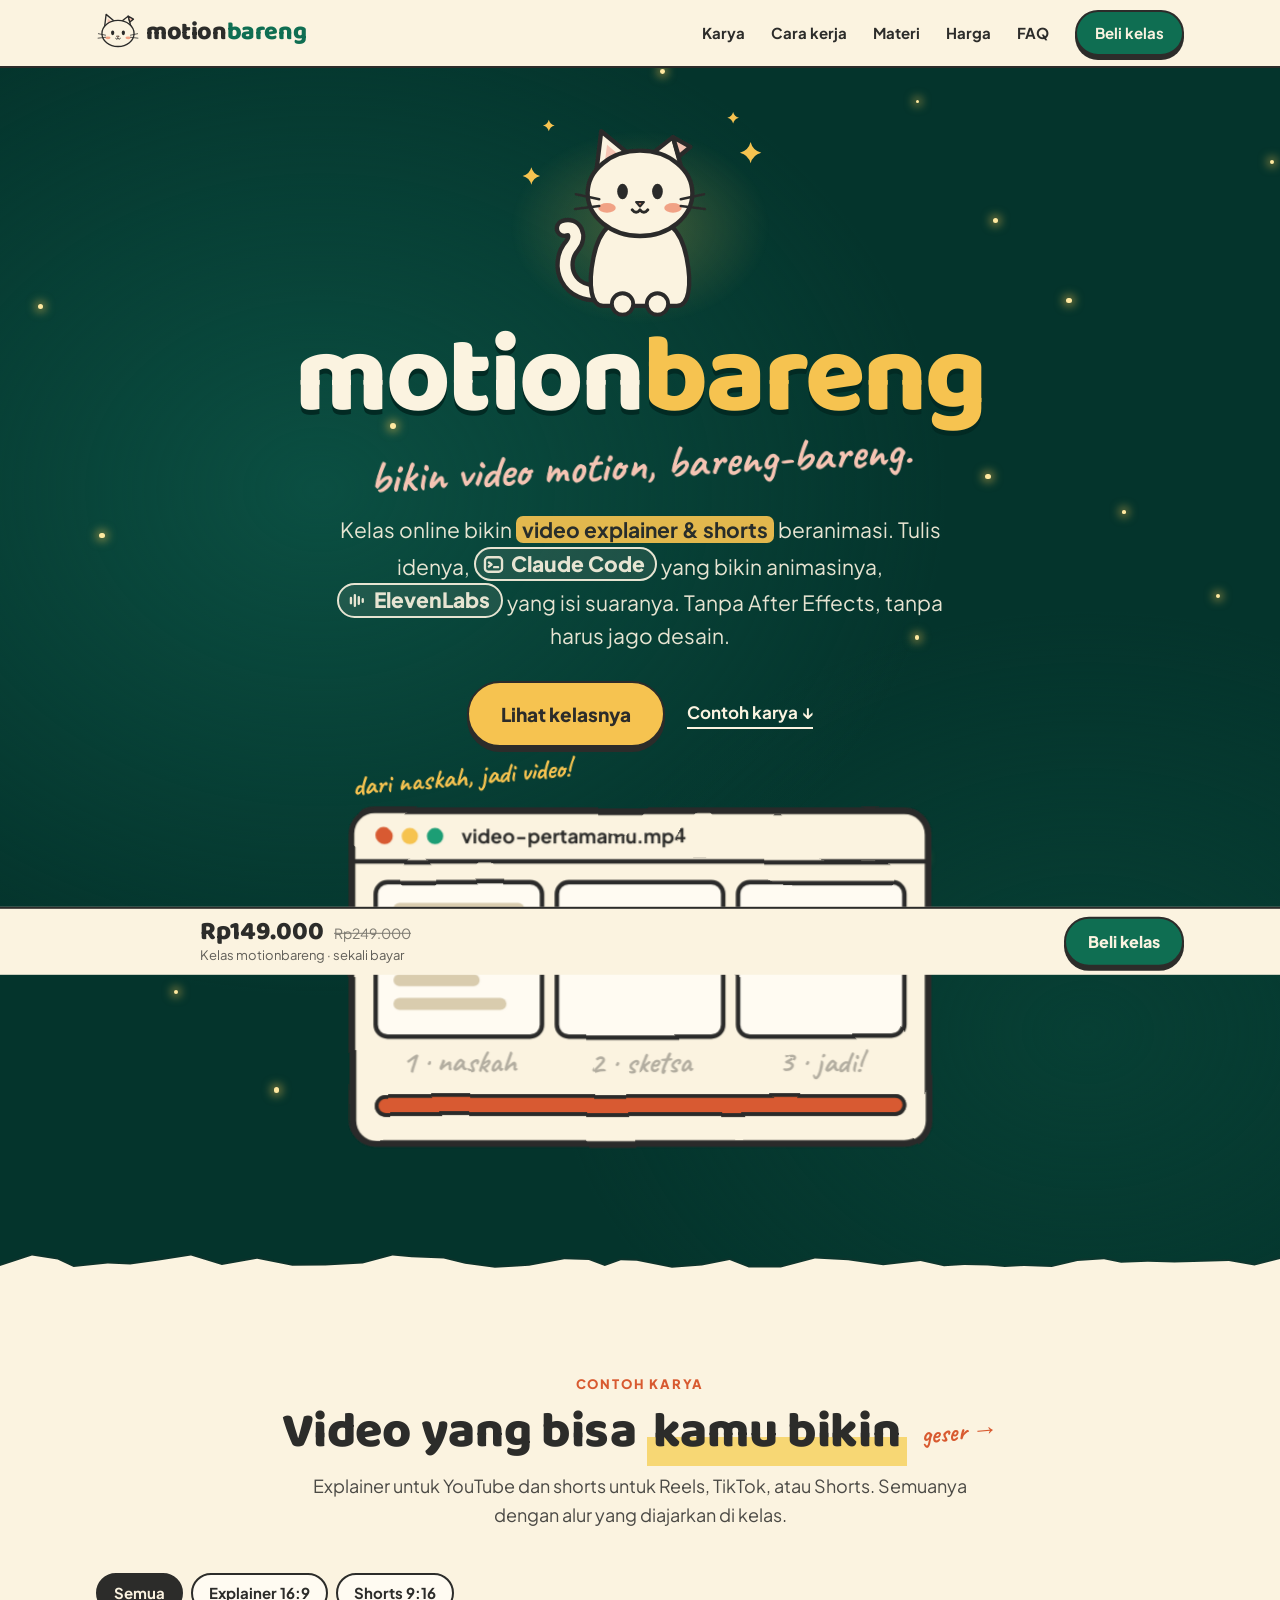
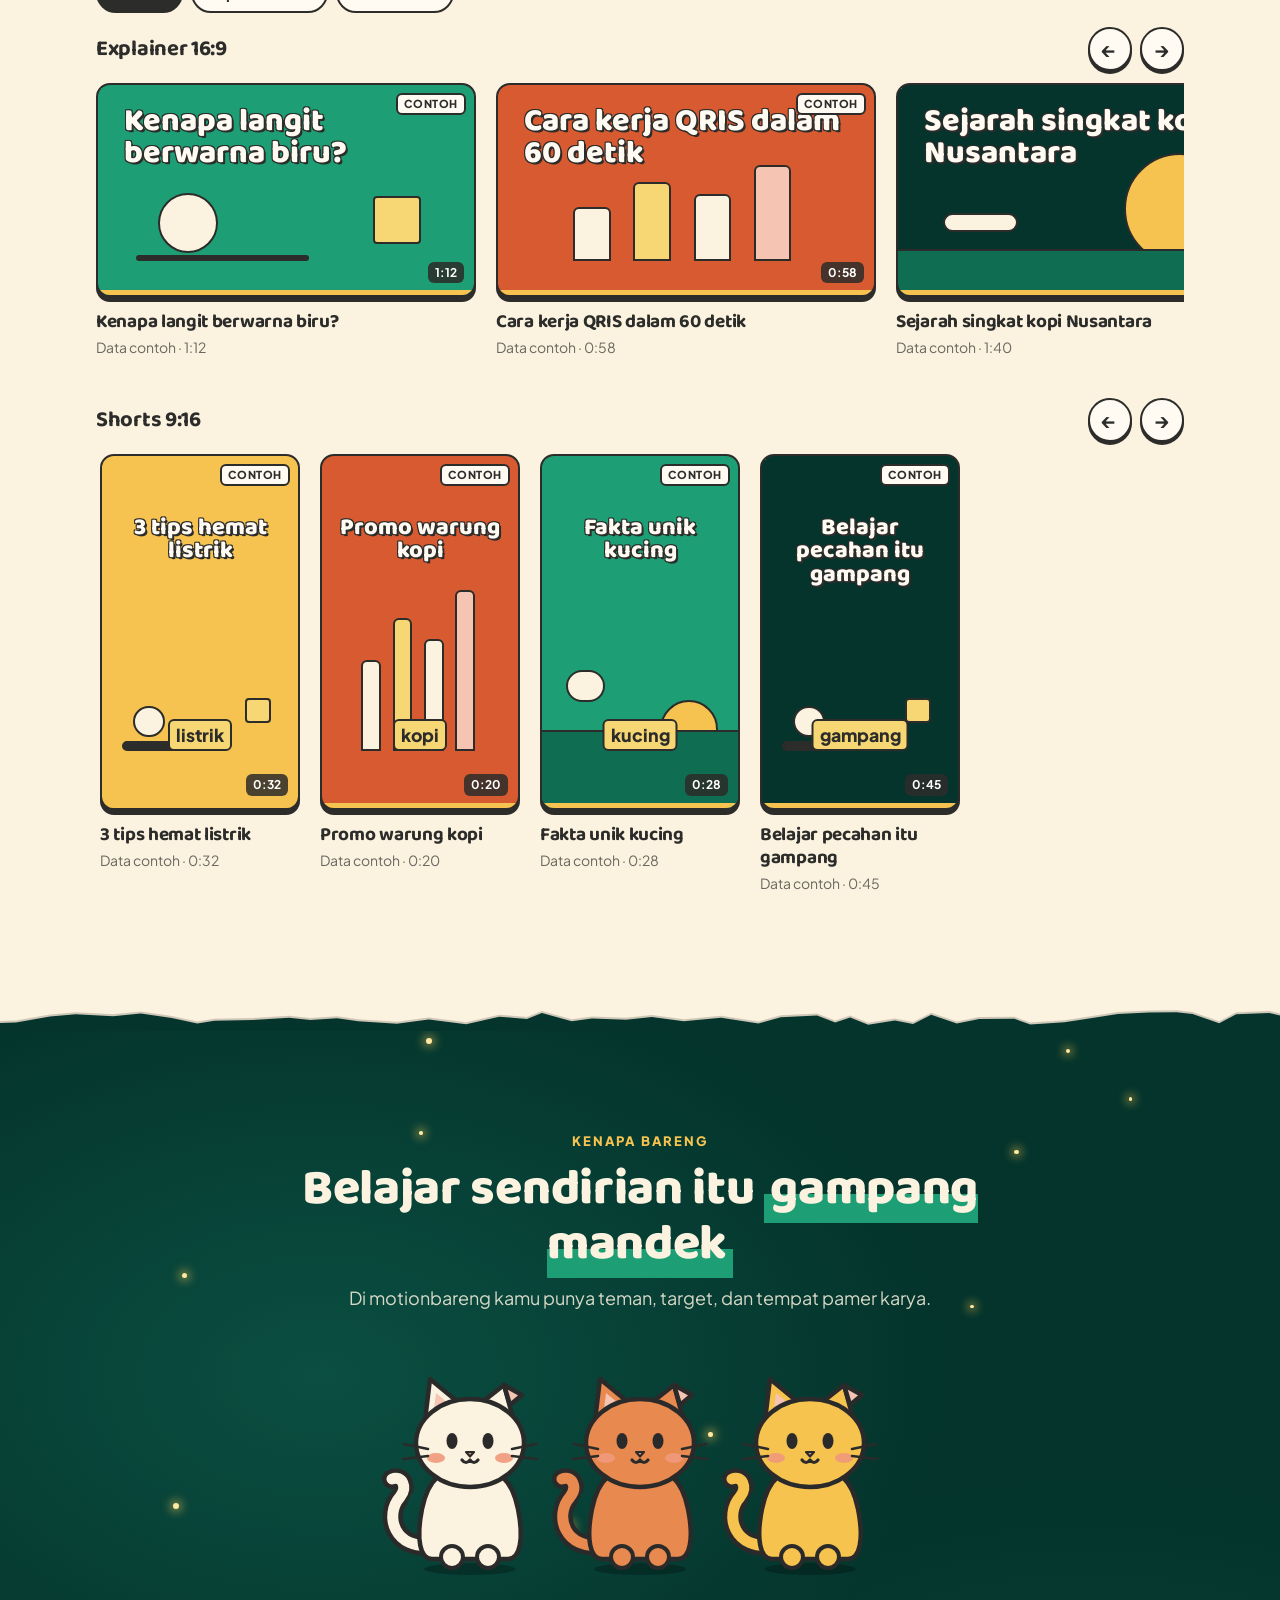
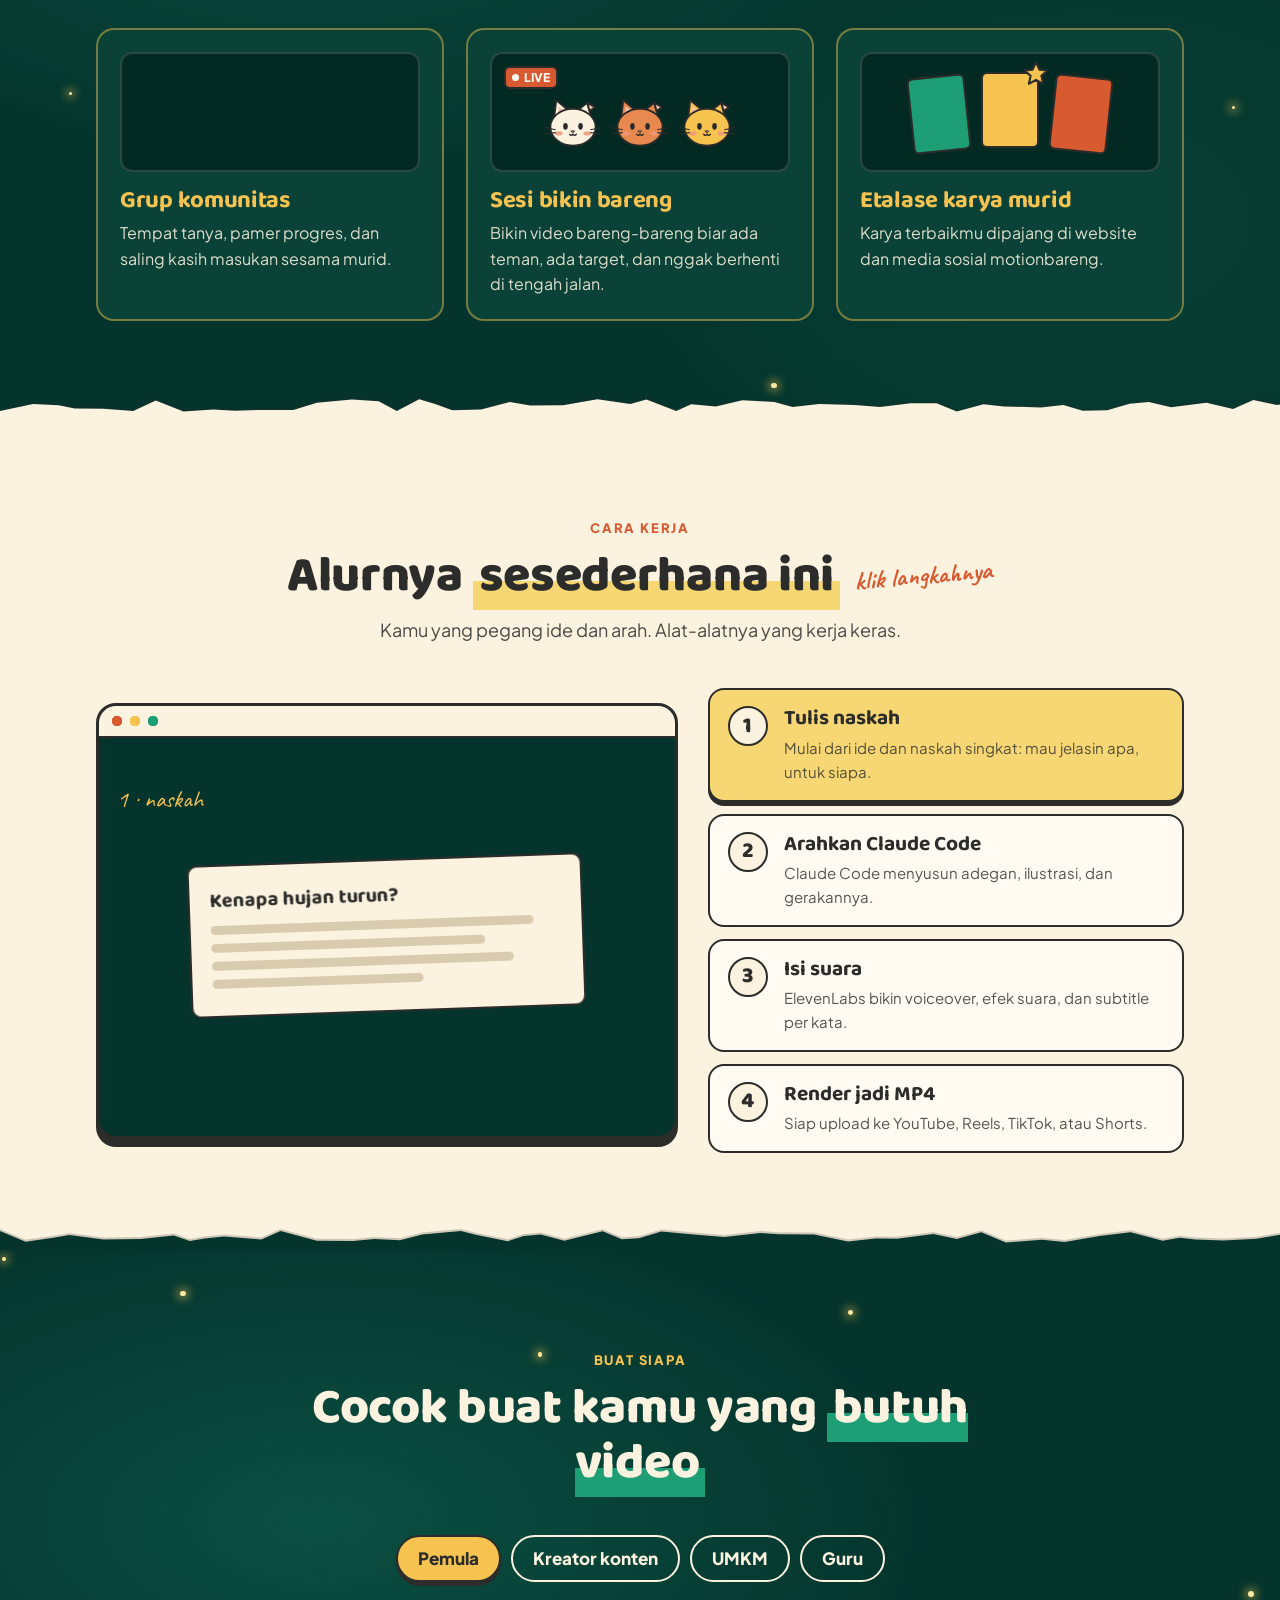
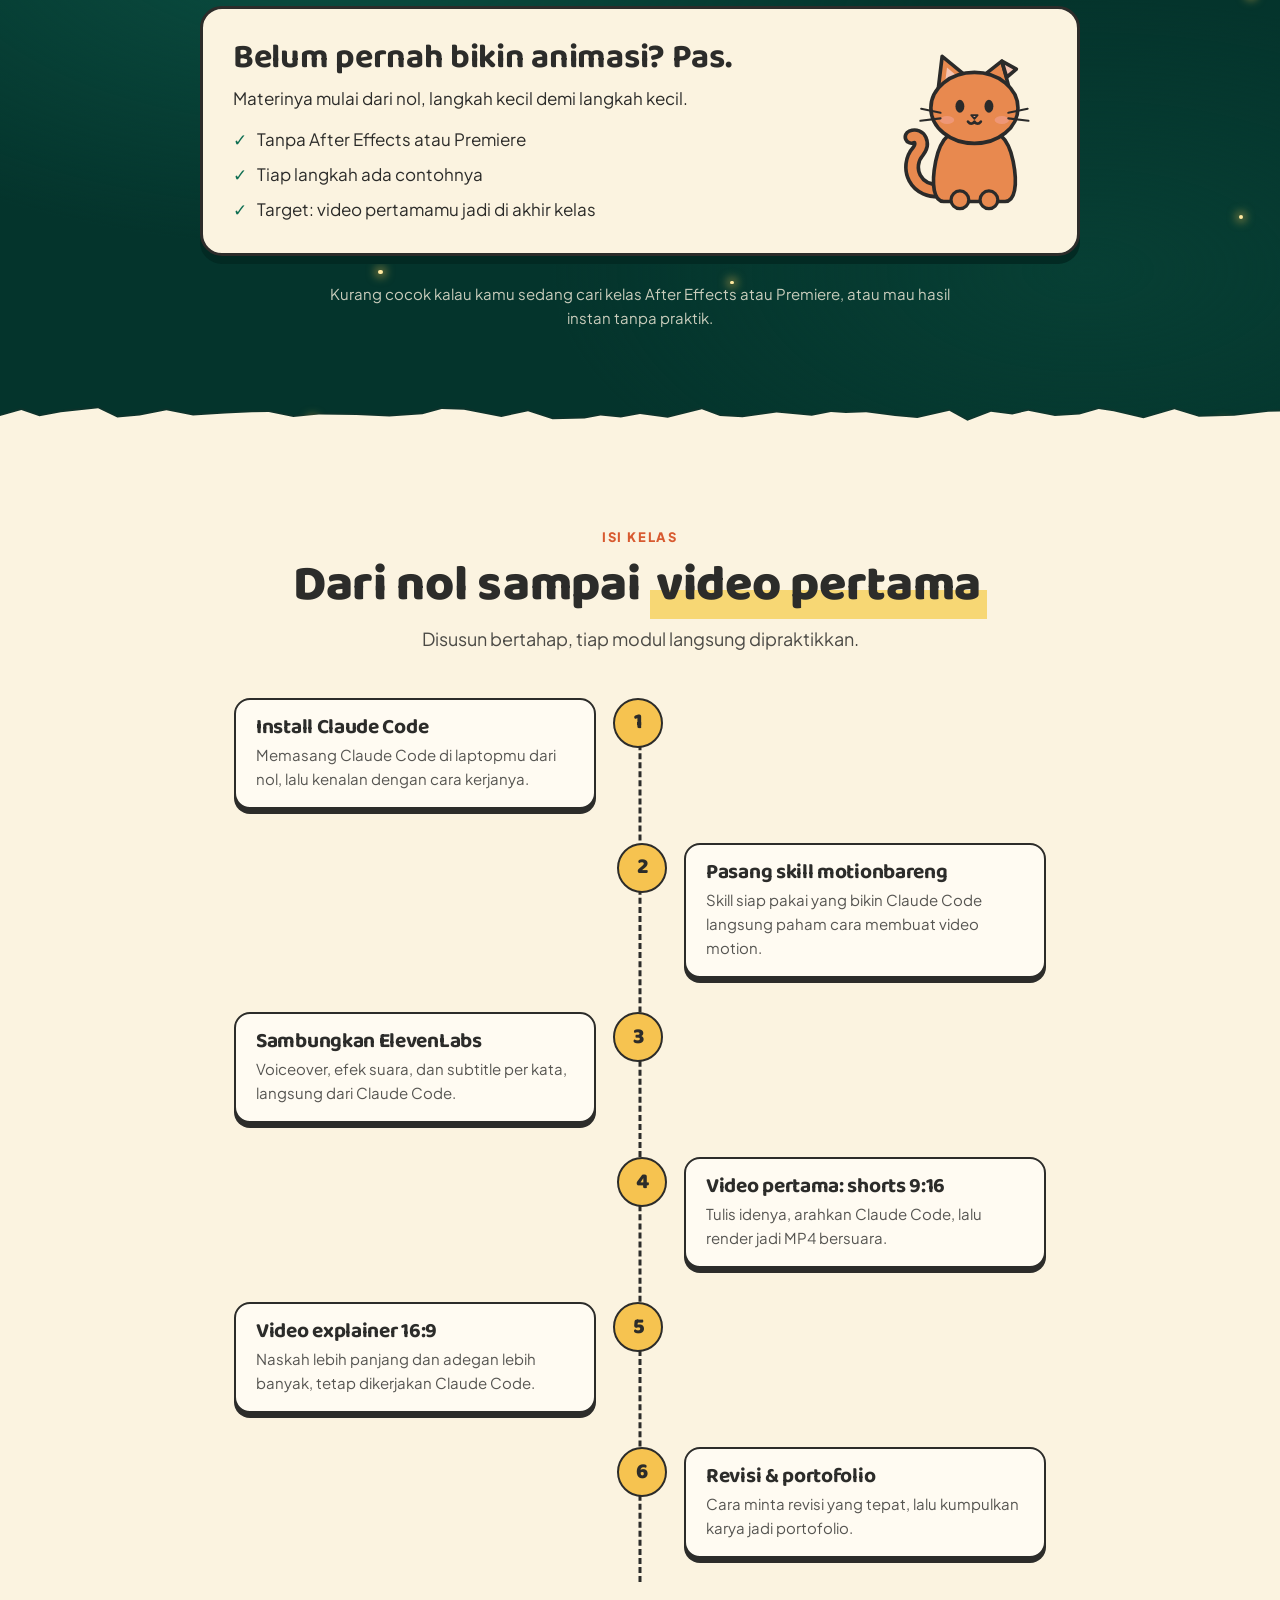
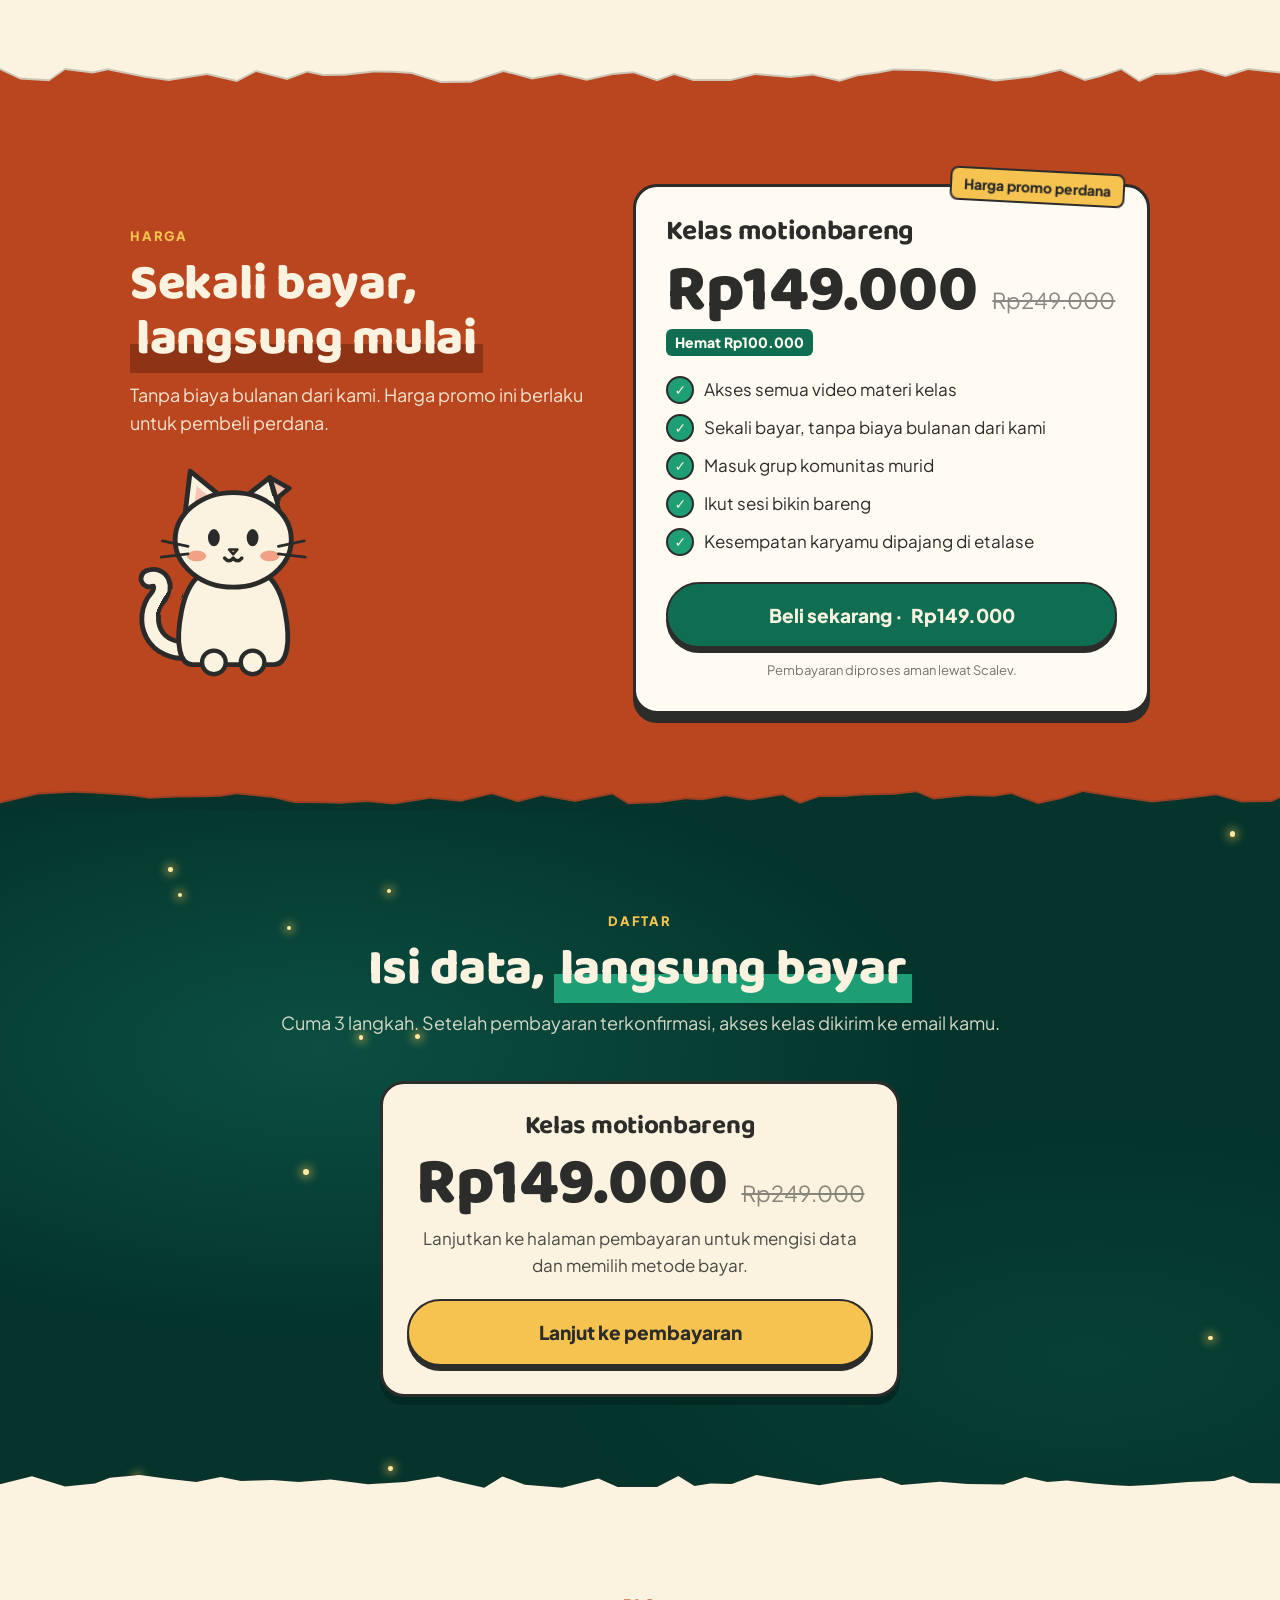
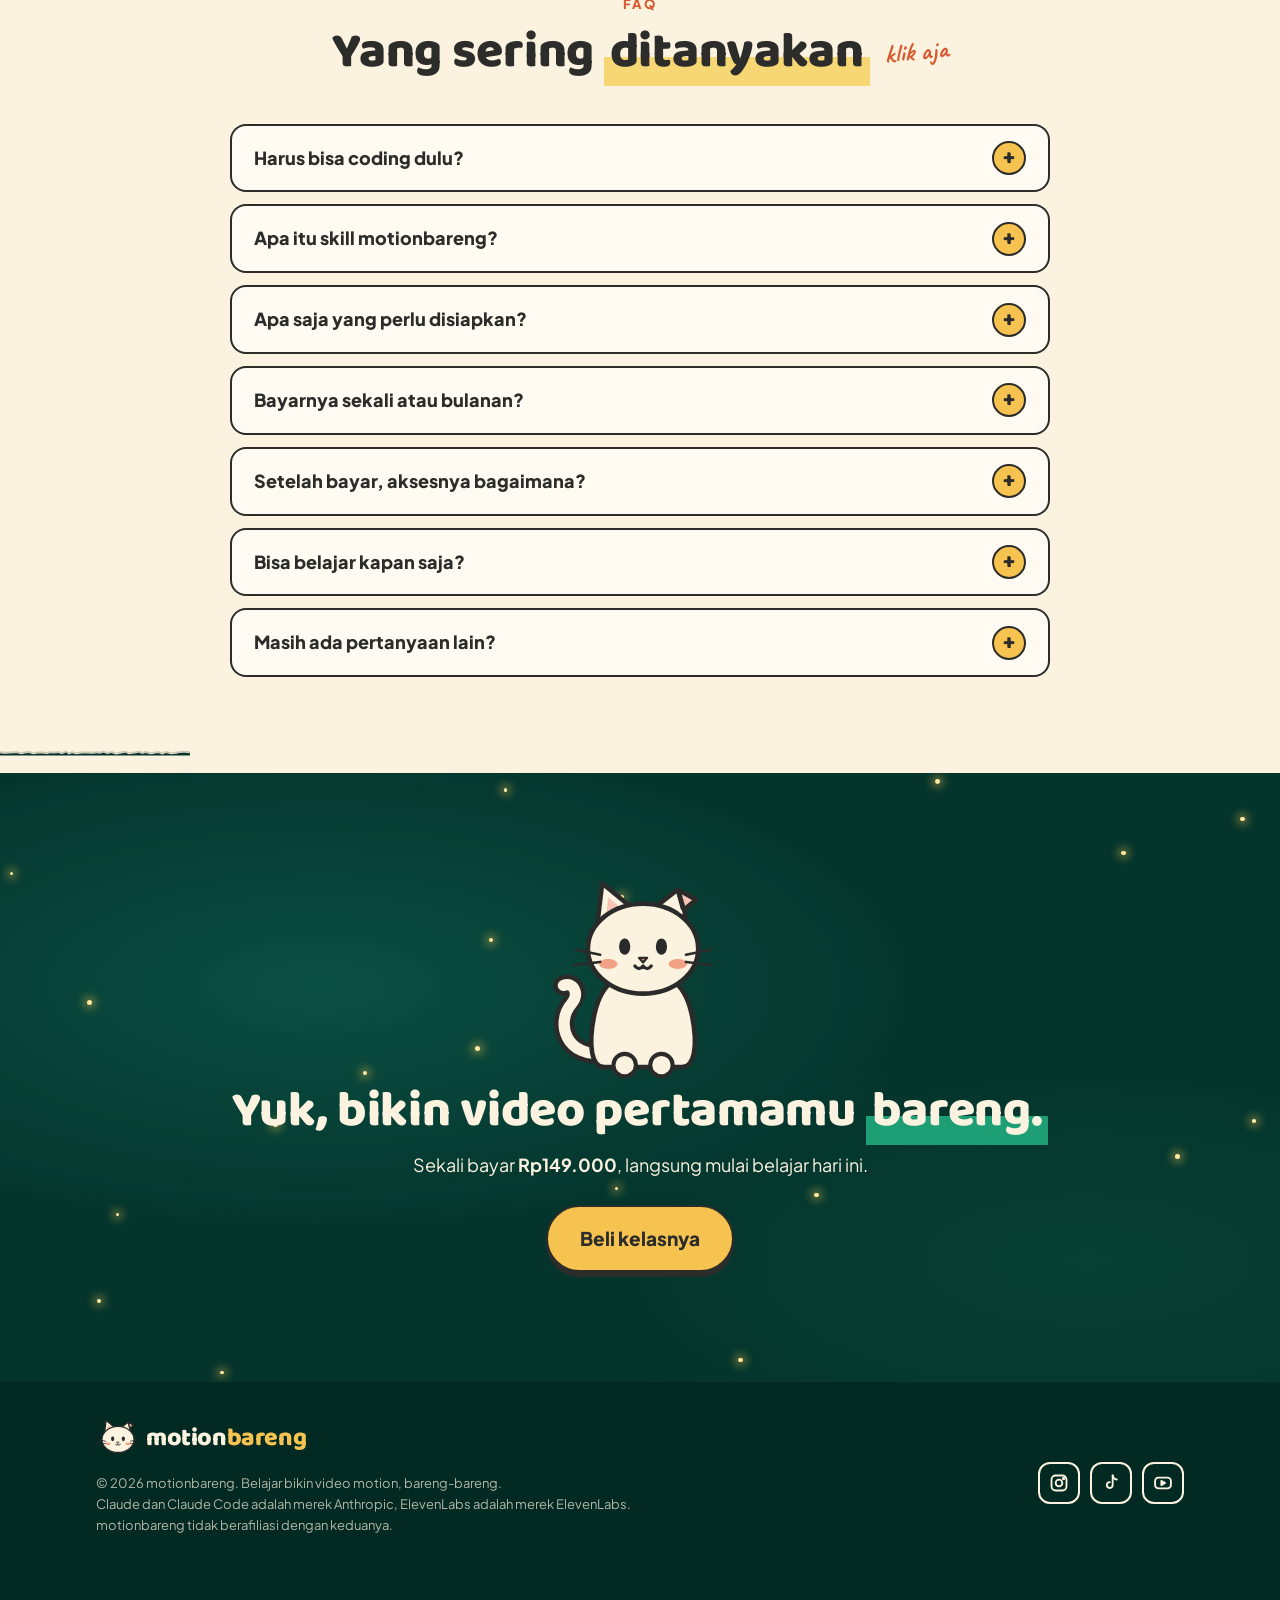
==== commit 70b74c83: "Formulir Scalev: kode diskon, ringkasan total, perbaikan mobile, kompatibel Scalev - Kode diskon dan" ====
--- a/Company Profile/scalev/kelas-scalev.html
+++ b/Company Profile/scalev/kelas-scalev.html
@@ -14,7 +14,7 @@
 <meta property="og:description" content="Kelas online bikin video explainer & shorts beranimasi pakai Claude Code + ElevenLabs. Sekali bayar.">
 <meta property="og:type" content="website">
 <meta name="theme-color" content="#04342C">
-<link rel="icon" href="[data-uri]" type="image/svg+xml">
+
 <link rel="preconnect" href="https://fonts.googleapis.com">
 <link rel="preconnect" href="https://fonts.gstatic.com" crossorigin>
 <link href="https://fonts.googleapis.com/css2?family=Baloo+2:wght@700;800&family=Caveat:wght@700&family=Plus+Jakarta+Sans:wght@400;500;700;800&display=swap" rel="stylesheet">
@@ -44,7 +44,7 @@
 
   /* tekstur serat kertas di seluruh layar */
   .serat{position:fixed;inset:0;pointer-events:none;z-index:60;opacity:.55;mix-blend-mode:multiply;
-    background-image:url("data:image/svg+xml,%3Csvg xmlns='http://www.w3.org/2000/svg' width='220' height='220'%3E%3Cfilter id='n'%3E%3CfeTurbulence type='fractalNoise' baseFrequency='.85' numOctaves='3' stitchTiles='stitch'/%3E%3CfeColorMatrix values='0 0 0 0 .17 0 0 0 0 .16 0 0 0 0 .14 0 0 0 .09 0'/%3E%3C/filter%3E%3Crect width='100%25' height='100%25' filter='url(%23n)'/%3E%3C/svg%3E")}
+    }
 
   /* ===== latar section ===== */
   .krem{background:var(--kertas);--sobek:var(--kertas)}
@@ -597,8 +597,9 @@
 .daftar{display:grid;grid-template-columns:1fr 1fr;gap:22px;align-items:start;max-width:1000px;margin:0 auto;
   background:var(--malam-2);border:2.5px solid rgba(246,195,80,.45);border-radius:24px;padding:26px}
 .daftar[hidden]{display:none}
-@media (max-width:860px){.daftar{grid-template-columns:1fr;padding:18px}}
-.daftar-kolom{display:grid;gap:18px}
+@media (max-width:860px){.daftar{grid-template-columns:minmax(0,1fr);padding:18px}}
+@media (max-width:480px){.daftar{padding:14px;border-radius:20px}.opsi-isi{flex-wrap:wrap;row-gap:4px}.opsi-harga b{font-size:20px}}
+.daftar-kolom{display:grid;gap:18px;min-width:0}
 .blok-daftar{border:0;margin:0;padding:0;min-width:0;display:grid;gap:12px}
 .blok-daftar legend{display:flex;align-items:center;gap:10px;font-family:var(--f-judul);font-weight:800;font-size:22px;margin-bottom:12px;padding:0}
 .no-daftar{display:grid;place-items:center;width:32px;height:32px;border-radius:50%;background:var(--kuning);color:var(--tinta);border:2px solid var(--tinta);font-size:17px}
@@ -612,6 +613,9 @@
 .opsi input:checked + .opsi-isi::before{background:var(--kuning);box-shadow:inset 0 0 0 3px var(--malam-2)}
 .opsi input:focus-visible + .opsi-isi{outline:3px solid var(--kuning);outline-offset:2px}
 .opsi-isi strong{font-weight:700;font-size:16px;line-height:1.3}
+.opsi-paket .opsi-isi{flex-direction:column;align-items:flex-start;gap:6px;padding-top:15px}
+.opsi-paket .opsi-isi::before{top:19px;margin-top:0}
+.opsi-desk{font-size:14.5px;line-height:1.5;opacity:.85;font-weight:500}
 .opsi-harga{display:flex;align-items:baseline;gap:8px;white-space:nowrap}
 .opsi-harga s{opacity:.55;font-size:14px}
 .opsi-harga b{font-family:var(--f-judul);font-size:22px;color:var(--kuning)}
@@ -621,6 +625,15 @@
 .isian input{font:inherit;font-weight:500;font-size:16px;color:var(--tinta);background:var(--kertas);border:2.5px solid var(--tinta);border-radius:12px;padding:12px 14px;width:100%}
 .isian input:focus{outline:3px solid var(--kuning);outline-offset:1px}
 .isian input[aria-invalid="true"]{border-color:var(--terakota);outline:3px solid var(--terakota)}
+.buka-kode{background:none;border:0;padding:0;font:inherit;font-family:var(--f-tangan);font-size:20px;color:var(--kuning);text-decoration:underline wavy;text-underline-offset:5px;cursor:pointer}
+.buka-kode:focus-visible,.tombol-kode:focus-visible{outline:3px solid var(--kuning);outline-offset:3px}
+.isi-kode{display:flex;gap:8px;margin-top:10px}
+.isi-kode input{flex:1;min-width:0;font:inherit;font-weight:600;font-size:16px;letter-spacing:.04em;text-transform:uppercase;color:var(--tinta);background:var(--kertas);border:2.5px solid var(--tinta);border-radius:12px;padding:11px 14px}
+.isi-kode input:focus{outline:3px solid var(--kuning);outline-offset:1px}
+.tombol-kode{font:inherit;font-weight:800;color:var(--tinta);background:var(--kuning);border:2.5px solid var(--tinta);border-radius:12px;padding:0 18px;cursor:pointer}
+.tombol-kode:disabled{opacity:.7;cursor:wait}
+.pesan-kode{margin:8px 0 0;font-size:14px;font-weight:600;color:var(--pipi)}
+.pesan-kode[data-ok="1"]{color:var(--kuning)}
 .ringkasan{background:var(--malam-3);border:2px solid rgba(251,243,224,.15);border-radius:14px;padding:14px 16px;display:grid;gap:6px;font-size:15px}
 .ringkasan div{display:flex;justify-content:space-between;gap:12px}
 .ringkasan .total{border-top:2px dashed rgba(251,243,224,.25);padding-top:10px;margin-top:4px;font-family:var(--f-judul);font-weight:800;font-size:22px}
@@ -916,6 +929,14 @@
             <legend><span class="no-daftar">3</span> Metode pembayaran</legend>
             <div class="pilihan" id="pilihan-bayar"></div>
           </fieldset>
+          <div class="kode-diskon">
+            <button type="button" class="buka-kode" id="buka-kode" aria-expanded="false" aria-controls="isi-kode">Punya kode diskon?</button>
+            <div class="isi-kode" id="isi-kode" hidden>
+              <input id="input-kode" name="kode" autocomplete="off" autocapitalize="characters" placeholder="Masukkan kode" aria-label="Kode diskon">
+              <button type="button" class="tombol-kode" id="pakai-kode">Pakai</button>
+            </div>
+            <p class="pesan-kode" id="pesan-kode" role="status" aria-live="polite" hidden></p>
+          </div>
           <div class="ringkasan" id="ringkasan" aria-live="polite"></div>
           <p class="pesan-daftar" id="pesan-daftar" role="alert" hidden></p>
           <button class="tombol kuning besar" type="submit" id="tombol-pesan">Buat pesanan &amp; bayar</button>
@@ -1009,7 +1030,7 @@
      Dipakai kalau halaman jualan dibuka di LUAR Scalev (misalnya di Vercel):
      tombol "Beli" membuka link ini. Kalau halaman jualan dipasang di Scalev
      (HTML Checkout Page), formulir di halaman yang dipakai, bukan link ini. */
-  linkCheckout: "https://motion-bareng.myscalev.com/p/kelas-motionbareng",
+  linkCheckout: "https://motion-bareng.myscalev.com/kelas",
 
   /* ALAMAT (isi setelah website online)
      alamatWebsite       : alamat website di Vercel, tanpa garis miring di akhir.
@@ -1021,7 +1042,7 @@
                            Kalau diisi, semua tautan "Lihat kelasnya" di halaman bio
                            mengarah ke sana. Kosong = pakai kelas.html di Vercel. */
   alamatWebsite: "",
-  alamatHalamanJualan: "",
+  alamatHalamanJualan: "https://motion-bareng.myscalev.com/kelas",
 
   /* LINK HALAMAN BIO (index.html). Kosong = tautannya otomatis disembunyikan.
      linkMasukKelas : alamat area member / login kelas untuk yang sudah beli
@@ -1038,6 +1059,7 @@
   /* 2. HARGA (angka saja, tanpa titik) */
   hargaNormal: 249000,
   hargaPromo: 149000,
+  deskripsiPaket: "Semua video materi: pasang Claude Code, pasang skill motionbareng, sambungkan ElevenLabs, sampai video jadi. Sekali bayar, tanpa biaya bulanan dari kami.",
   labelPromo: "Harga promo perdana",
 
   /* 3. KONTAK & MEDIA SOSIAL (kosongkan "" kalau belum ada, ikonnya otomatis disembunyikan)
@@ -1065,7 +1087,7 @@
   ]
 };
 
-window.PENGATURAN.logoAlat.claude = "[data-uri]";
+window.PENGATURAN.logoAlat.claude = "";
 </script>
 <script>
 /* Kode bersama untuk index.html (link bio) dan kelas.html (halaman jualan) */
@@ -1386,9 +1408,10 @@
     }
     if (paket[0].harga !== promo) console.warn(`motionbareng: harga di Scalev (${paket[0].harga}) beda dengan hargaPromo di pengaturan.js (${promo}). Samakan supaya tidak membingungkan pembeli.`);
     $('#pilihan-paket').innerHTML = paket.map((k, i) => `
-      <label class="opsi">
+      <label class="opsi opsi-paket">
         <input type="radio" name="paket" value="${i}" ${i ? '' : 'checked'}>
         <span class="opsi-isi"><strong>${esc(k.nama)}</strong>
+          ${P.deskripsiPaket ? `<span class="opsi-desk">${esc(P.deskripsiPaket)}</span>` : ''}
           <span class="opsi-harga">${k.harga === promo && normal > promo ? `<s>${rp(normal)}</s>` : ''}<b>${rp(k.harga)}</b></span>
         </span>
       </label>`).join('');
@@ -1409,26 +1432,73 @@
         : { type: 'product', variantUniqueId: k.id, quantity: 1 };
     };
 
-    /* ringkasan biaya: harga paket dulu, lalu total resmi dari Scalev (termasuk biaya metode bayar) */
+    /* ringkasan biaya: harga paket dulu, lalu total resmi dari Scalev (termasuk biaya metode bayar dan kode diskon) */
     const tampilRingkasan = (baris, total, catatan) => {
-      $('#ringkasan').innerHTML = baris.map(([n, v]) => `<div><span>${esc(n)}</span><span>${rp(v)}</span></div>`).join('') +
+      $('#ringkasan').innerHTML = baris.map(([n, v]) => `<div><span>${esc(n)}</span><span>${v < 0 ? '−' + rp(-v) : rp(v)}</span></div>`).join('') +
         `<div class="total"><span>Total</span><span>${rp(total)}</span></div>` + (catatan ? `<small>${esc(catatan)}</small>` : '');
     };
+    const pesanKode = $('#pesan-kode');
+    const infoKode = (teks, ok) => { pesanKode.textContent = teks || ''; pesanKode.dataset.ok = ok ? '1' : ''; pesanKode.hidden = !teks; };
+    let kode = '', diskon = 0, dasar = { gross: 0, produk: 0, ongkir: 0 }, baris = [], catatanRingkas = '';
+    const gambarRingkasan = () => {
+      const b = baris.slice();
+      if (kode && diskon) b.push([`Diskon (${kode})`, -diskon]);
+      tampilRingkasan(b, Math.max(0, dasar.gross - (kode ? diskon : 0)), catatanRingkas);
+    };
+    /* cek kode ke Scalev memakai harga terkini; true kalau kode berlaku */
+    async function cekKode(kodeBaru) {
+      const r = await S.checkout.validateDiscount({
+        discountCode: kodeBaru, grossRevenue: dasar.gross, netProductPrice: dasar.produk,
+        shippingCost: dasar.ongkir, paymentMethod: nilai('bayar')
+      });
+      if (!r || r.isEligible === false) return false;
+      diskon = angka(r.discountCodeDiscount);
+      return true;
+    }
     let urutan = 0;
     async function hitung() {
       const no = ++urutan, k = paket[+nilai('paket') || 0];
-      tampilRingkasan([['Harga paket', k.harga]], k.harga, 'Biaya metode pembayaran (kalau ada) dihitung oleh Scalev.');
-      if (!S.checkout?.estimateSummary || !nilai('bayar')) return;
+      dasar = { gross: k.harga, produk: k.harga, ongkir: 0 };
+      baris = [['Harga paket', k.harga]];
+      catatanRingkas = 'Biaya metode pembayaran (kalau ada) dihitung oleh Scalev.';
+      if (S.checkout?.estimateSummary && nilai('bayar')) {
+        try {
+          const r = await S.checkout.estimateSummary({ items: [itemDipilih()], paymentMethod: nilai('bayar'), allowIncomplete: true });
+          if (no !== urutan) return;
+          if (r && r.isComplete !== false) {
+            baris = [['Harga paket', angka(r.productPrice)]];
+            if (angka(r.otherIncome)) baris.push([r.otherIncomeName || 'Biaya lain', angka(r.otherIncome)]);
+            if (angka(r.serviceFee)) baris.push(['Biaya layanan', angka(r.serviceFee)]);
+            if (angka(r.shippingCost)) baris.push(['Ongkos kirim', angka(r.shippingCost)]);
+            dasar = { gross: angka(r.grossRevenue), produk: angka(r.productPrice), ongkir: angka(r.shippingCost) };
+            catatanRingkas = '';
+          }
+        } catch (e) { /* ringkasan sementara tetap tampil */ }
+      }
+      if (kode) {
+        try { if (!(await cekKode(kode))) throw 0; }
+        catch (e) { if (no !== urutan) return; kode = ''; diskon = 0; infoKode('Kode diskon tidak berlaku untuk pilihan ini.', false); }
+      }
+      if (no === urutan) gambarRingkasan();
+    }
+
+    /* kode diskon */
+    const bukaKode = $('#buka-kode'), isiKode = $('#isi-kode'), inputKode = $('#input-kode'), pakaiKode = $('#pakai-kode');
+    bukaKode.addEventListener('click', () => { isiKode.hidden = !isiKode.hidden; bukaKode.setAttribute('aria-expanded', String(!isiKode.hidden)); if (!isiKode.hidden) inputKode.focus(); });
+    async function pakai() {
+      const baru = inputKode.value.trim().toUpperCase();
+      if (!baru) { kode = ''; diskon = 0; infoKode(''); gambarRingkasan(); return; }
+      if (!S.checkout?.validateDiscount) return infoKode('Kode diskon belum bisa dicek di halaman ini.', false);
+      pakaiKode.disabled = true; pakaiKode.textContent = 'Mengecek…';
       try {
-        const r = await S.checkout.estimateSummary({ items: [itemDipilih()], paymentMethod: nilai('bayar'), allowIncomplete: true });
-        if (no !== urutan || !r || r.isComplete === false) return;
-        const baris = [['Harga paket', angka(r.productPrice)]];
-        if (angka(r.otherIncome)) baris.push([r.otherIncomeName || 'Biaya lain', angka(r.otherIncome)]);
-        if (angka(r.serviceFee)) baris.push(['Biaya layanan', angka(r.serviceFee)]);
-        if (angka(r.shippingCost)) baris.push(['Ongkos kirim', angka(r.shippingCost)]);
-        tampilRingkasan(baris, angka(r.grossRevenue), '');
-      } catch (e) { /* ringkasan sementara tetap tampil */ }
+        if (await cekKode(baru)) { kode = baru; infoKode(`Kode ${baru} dipakai. Hemat ${rp(diskon)}.`, true); }
+        else { kode = ''; diskon = 0; infoKode('Kode tidak berlaku atau sudah habis.', false); }
+      } catch (e) { kode = ''; diskon = 0; infoKode((e && e.message) || 'Kode tidak berlaku atau sudah habis.', false); }
+      pakaiKode.disabled = false; pakaiKode.textContent = 'Pakai';
+      gambarRingkasan();
     }
+    pakaiKode.addEventListener('click', pakai);
+    inputKode.addEventListener('keydown', e => { if (e.key === 'Enter') { e.preventDefault(); pakai(); } });
     f.addEventListener('change', e => { if (e.target.name === 'paket' || e.target.name === 'bayar') hitung(); });
     hitung();
 
@@ -1460,7 +1530,8 @@
         const order = await S.checkout.createOrder({
           customer: { name: nama, phone: wa, email },
           paymentMethod: nilai('bayar'),
-          items: [itemDipilih()]
+          items: [itemDipilih()],
+          ...(kode ? { discountCode: kode } : {})
         });
         const tujuan = String(order?.redirectUrl || '').trim();
         if (tujuan) { tombol.textContent = 'Mengarahkan ke pembayaran…'; location.assign(tujuan); return; }
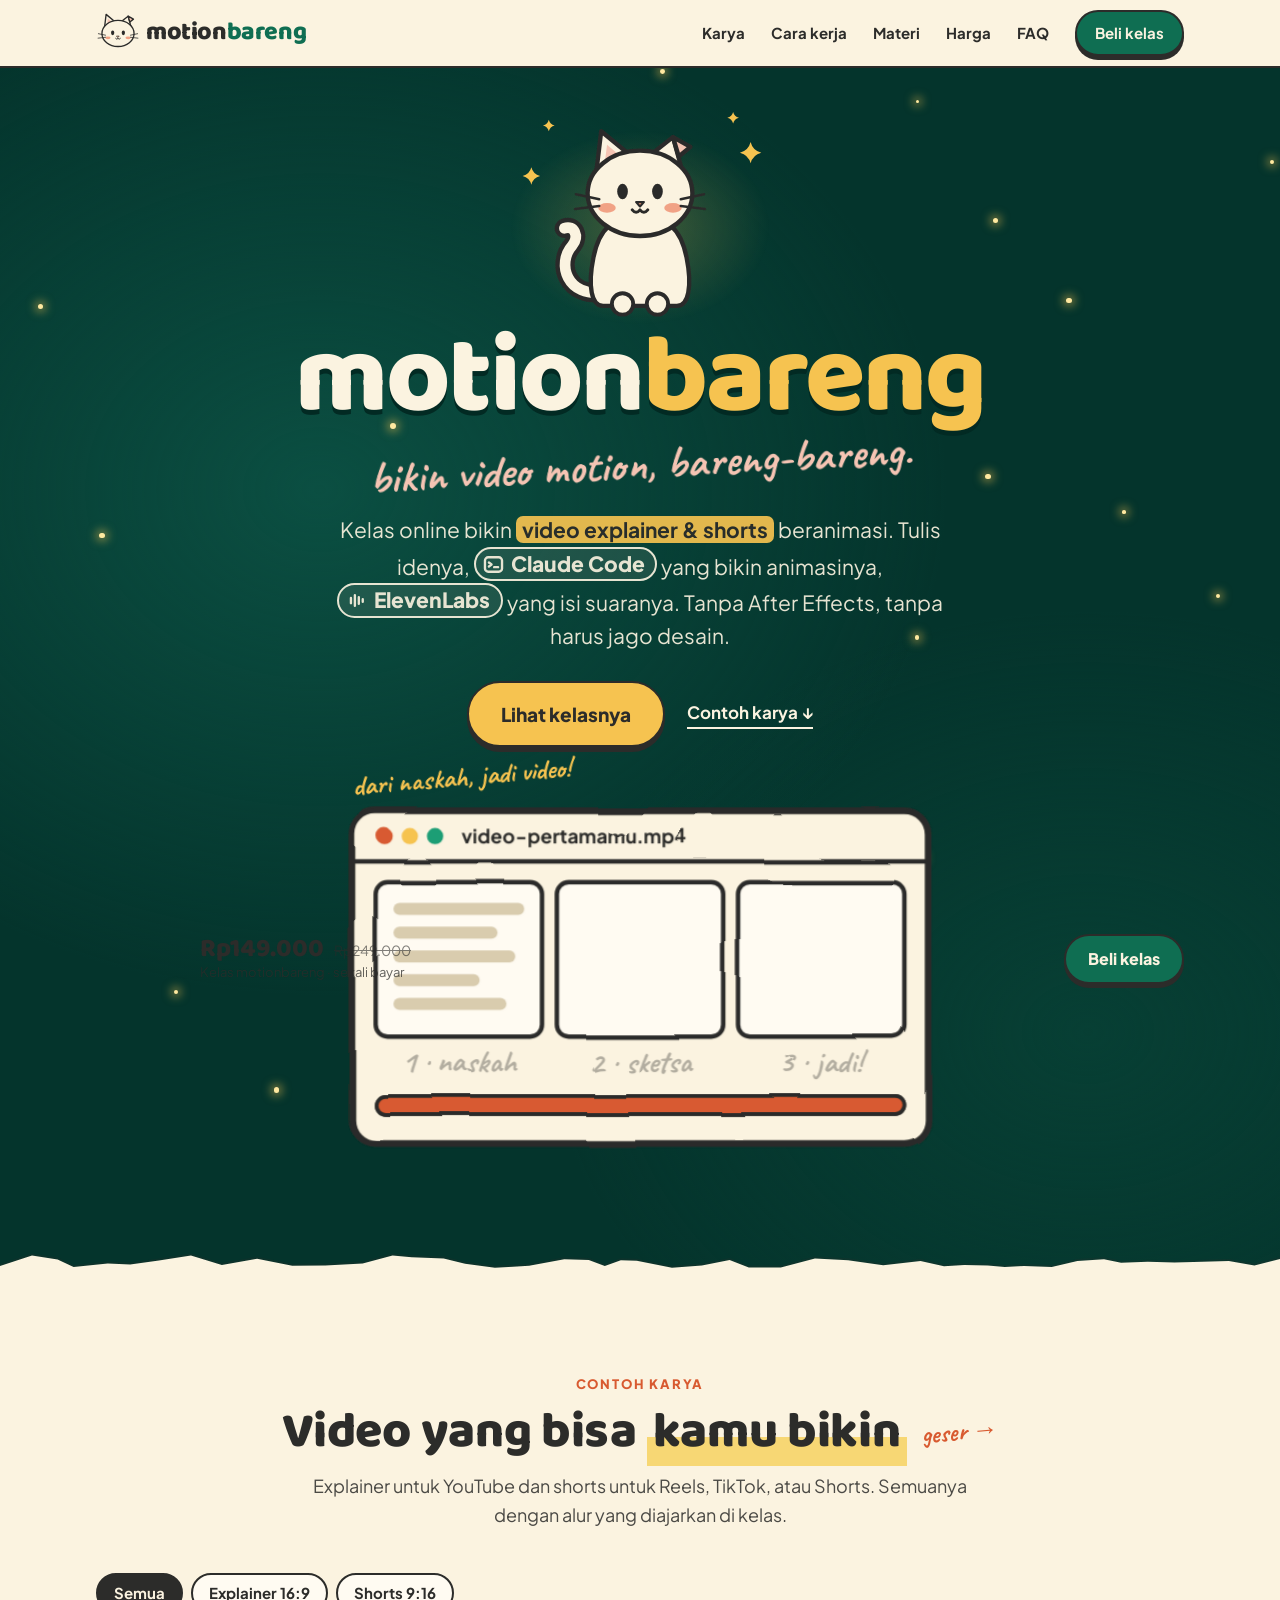
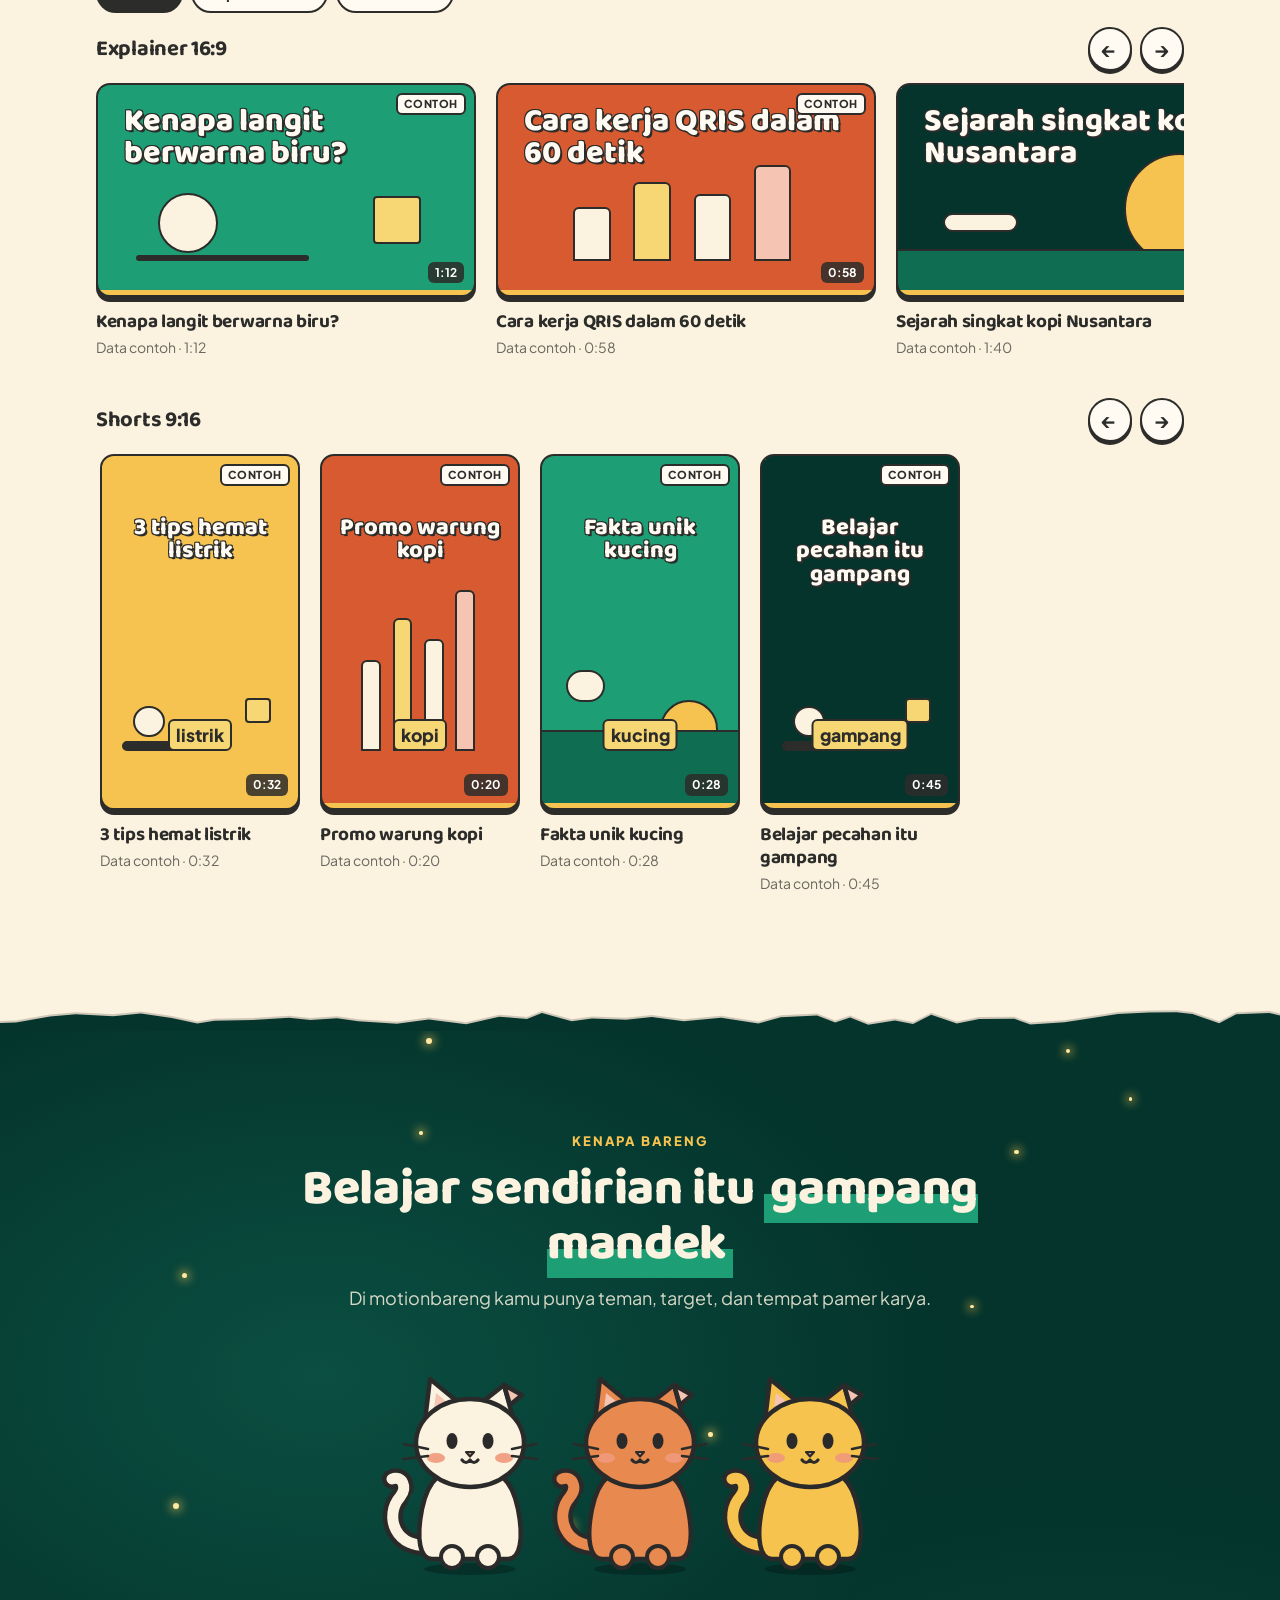
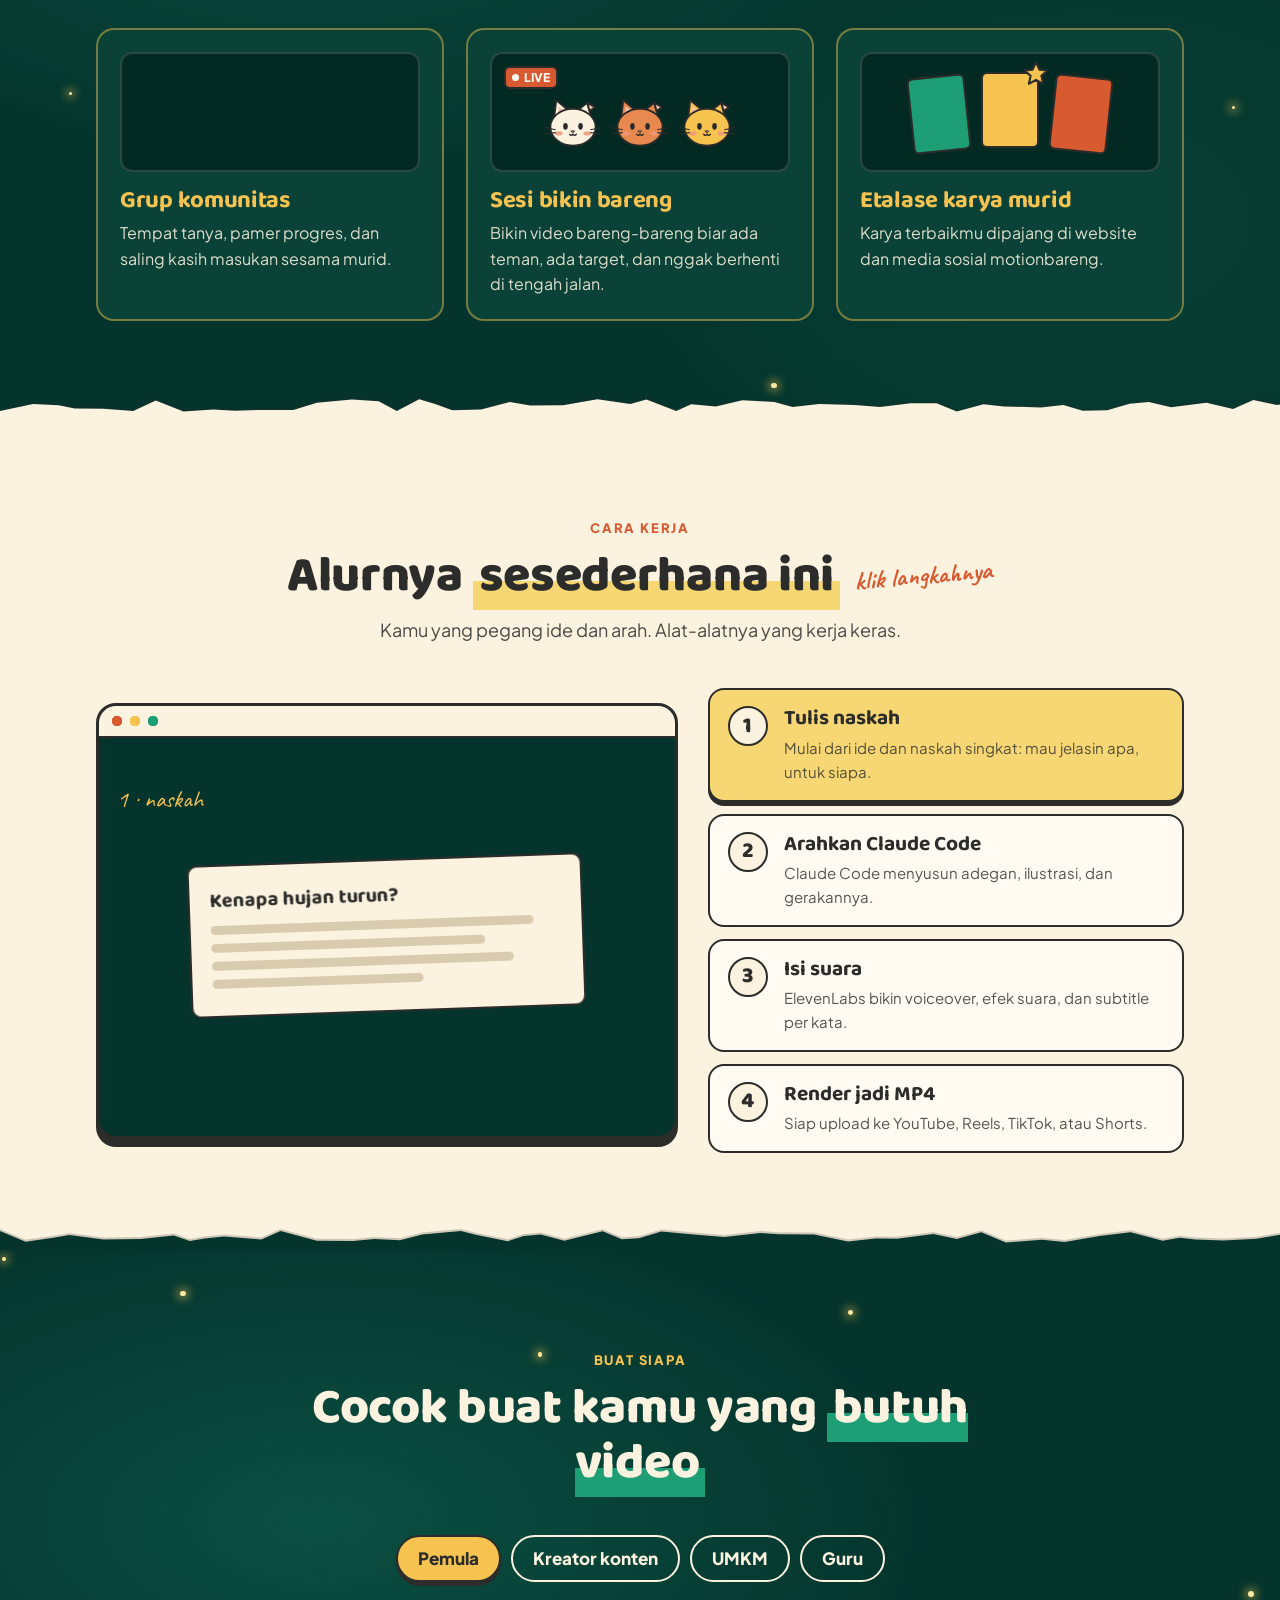
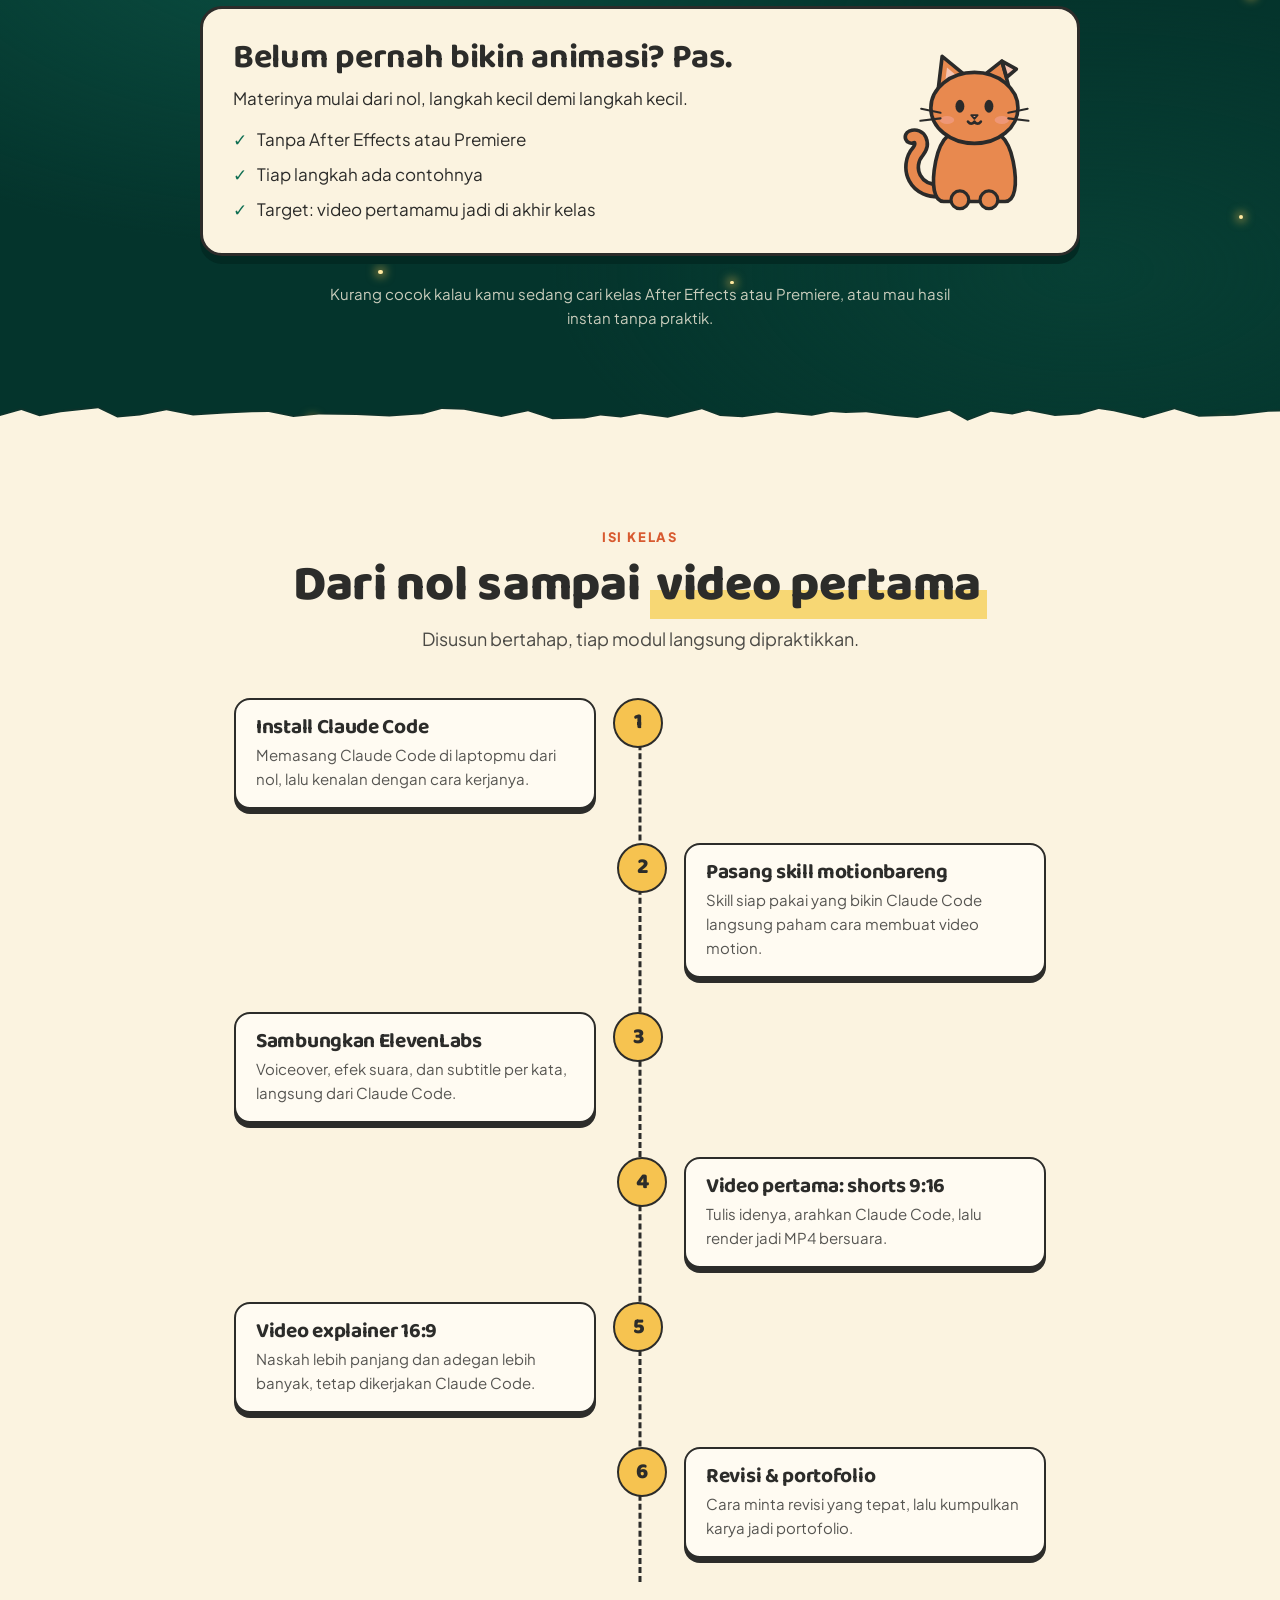
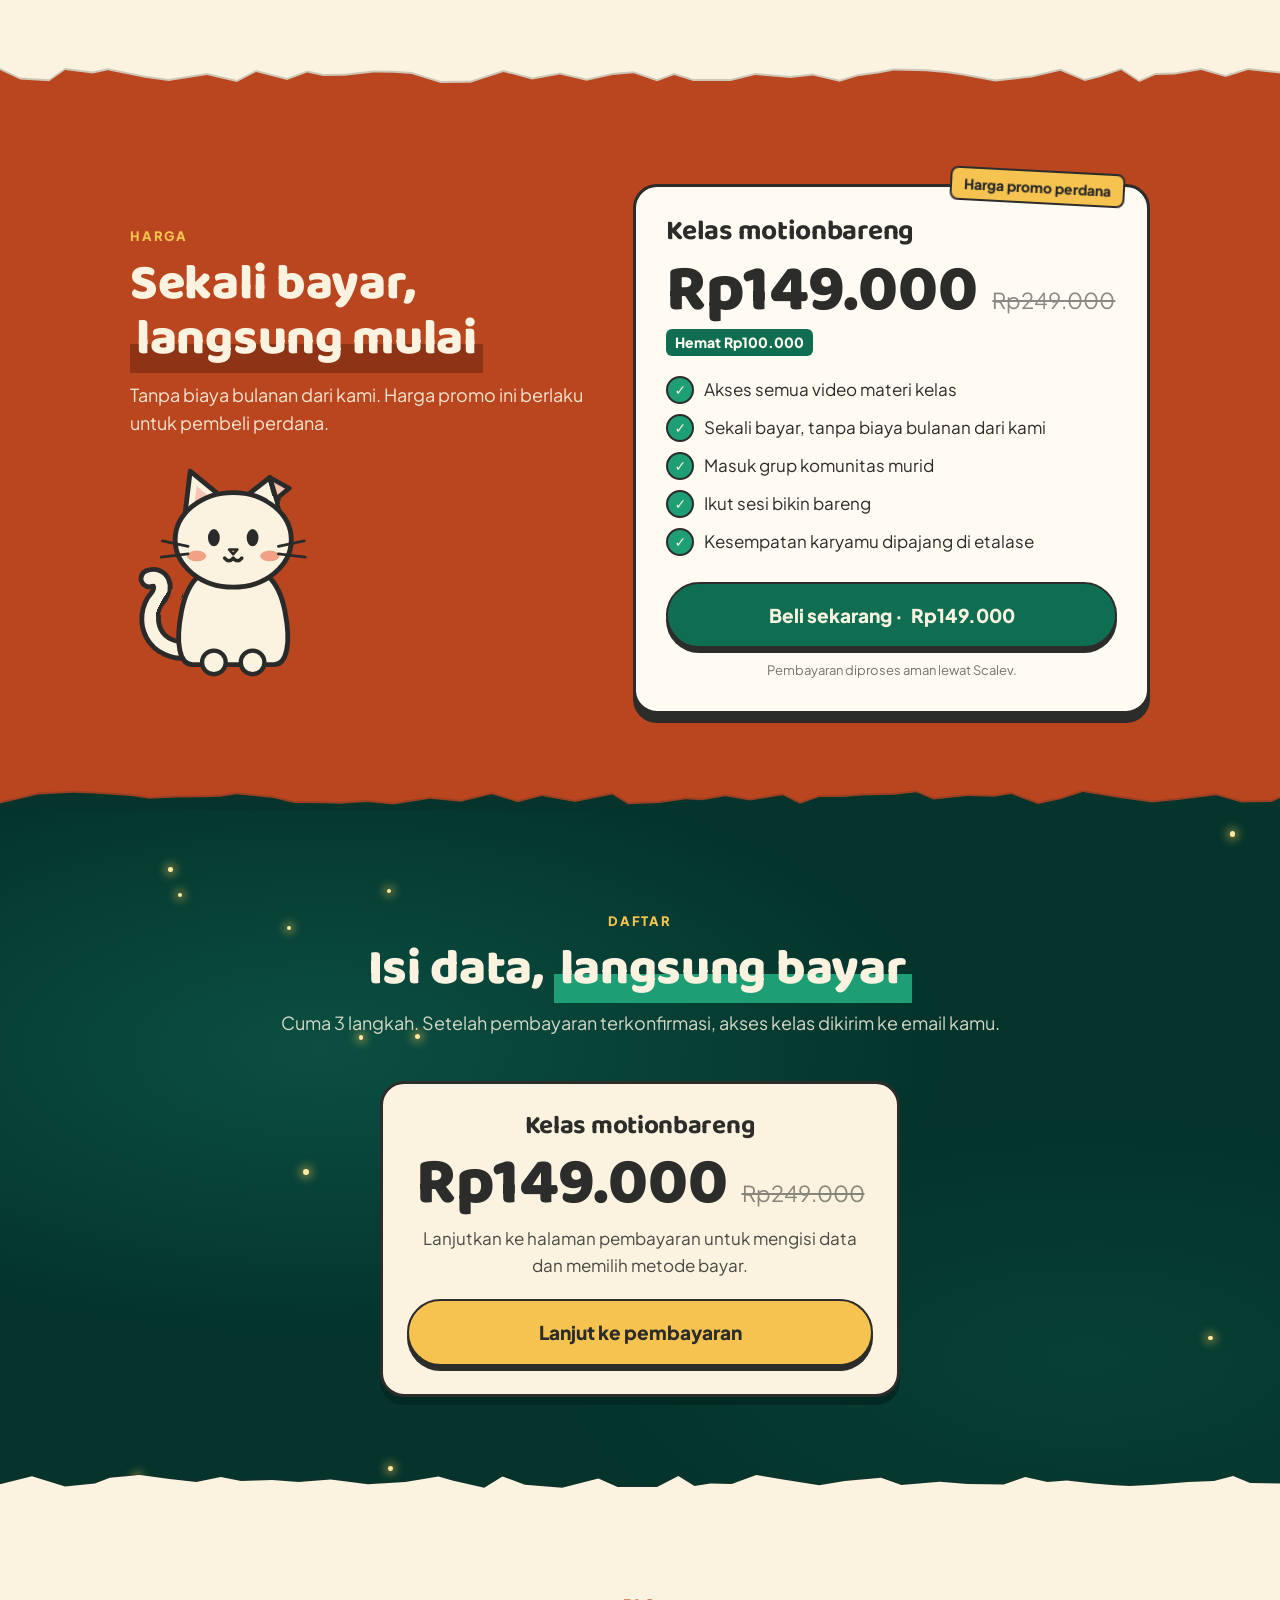
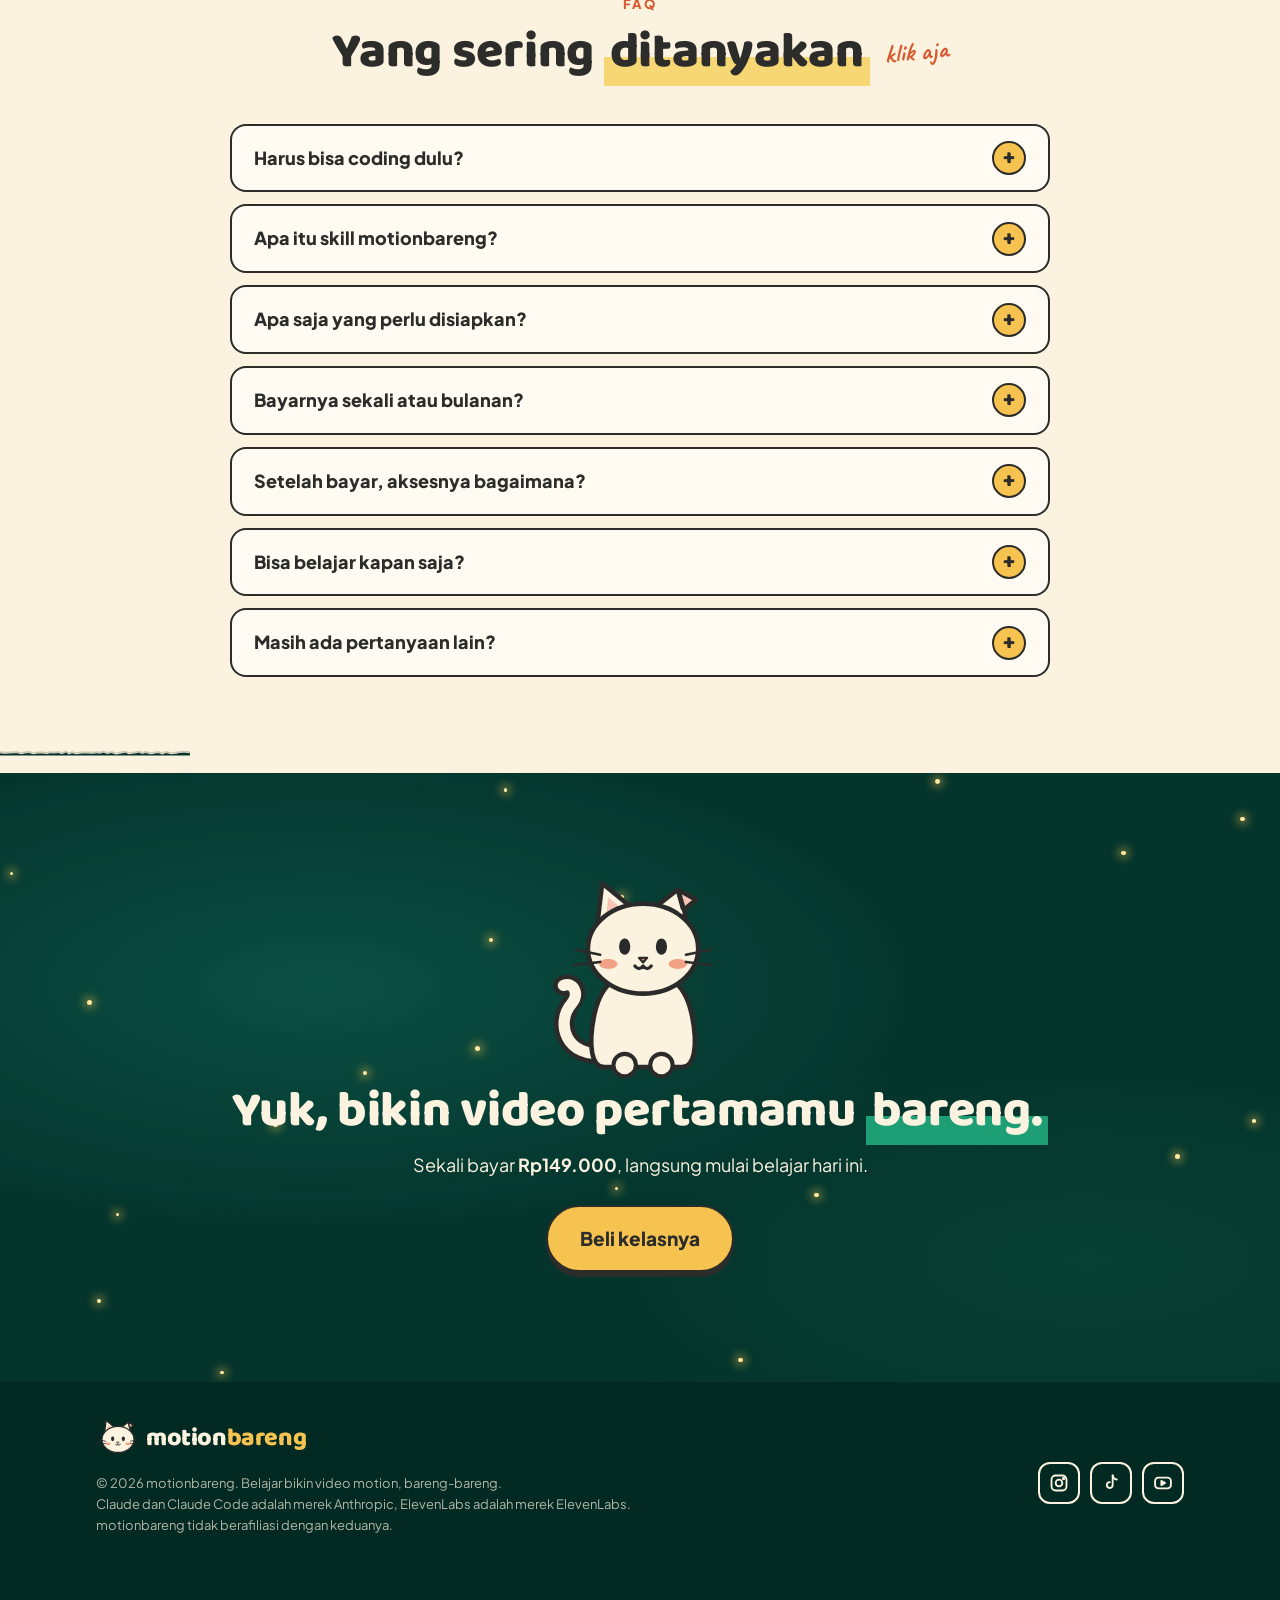
==== commit 6f1b387b: "Perbaiki bar beli di Safari iOS, tambah logo dan foto profil kucing" ====
--- a/Company Profile/scalev/kelas-scalev.html
+++ b/Company Profile/scalev/kelas-scalev.html
@@ -397,8 +397,10 @@
   .kecil{opacity:.7;font-size:13px;max-width:560px}
 
   /* ===== bar beli + kucing yang ngintip di atasnya ===== */
-  .bar-beli{position:fixed;left:0;right:0;bottom:0;z-index:55;background:var(--kertas);border-top:2.5px solid var(--tinta);transform:translateY(110%);transition:transform .35s}
-  .bar-beli.tampil{transform:none}
+  .bar-beli{position:fixed;left:0;right:0;bottom:0;z-index:55;background:var(--kertas);border-top:2.5px solid var(--tinta);
+    padding-bottom:env(safe-area-inset-bottom);will-change:transform;
+    -webkit-transform:translate3d(0,calc(100% + 24px),0);transform:translate3d(0,calc(100% + 24px),0);transition:transform .35s,visibility 0s .35s;visibility:hidden}
+  .bar-beli.tampil{-webkit-transform:translate3d(0,0,0);transform:translate3d(0,0,0);transition:transform .35s,visibility 0s;visibility:visible}
   .bar-beli .wadah{display:flex;align-items:center;justify-content:space-between;gap:12px;height:66px;padding-left:120px}
   .bar-beli .harga{display:flex;align-items:baseline;gap:10px}
   .bar-beli .promo{font-family:var(--f-judul);font-weight:800;font-size:26px;line-height:1}
@@ -1041,7 +1043,7 @@
                            Contoh: "https://motion-bareng.myscalev.com/kelas"
                            Kalau diisi, semua tautan "Lihat kelasnya" di halaman bio
                            mengarah ke sana. Kosong = pakai kelas.html di Vercel. */
-  alamatWebsite: "",
+  alamatWebsite: "https://motionbareng-website.vercel.app",
   alamatHalamanJualan: "https://motion-bareng.myscalev.com/kelas",
 
   /* LINK HALAMAN BIO (index.html). Kosong = tautannya otomatis disembunyikan.
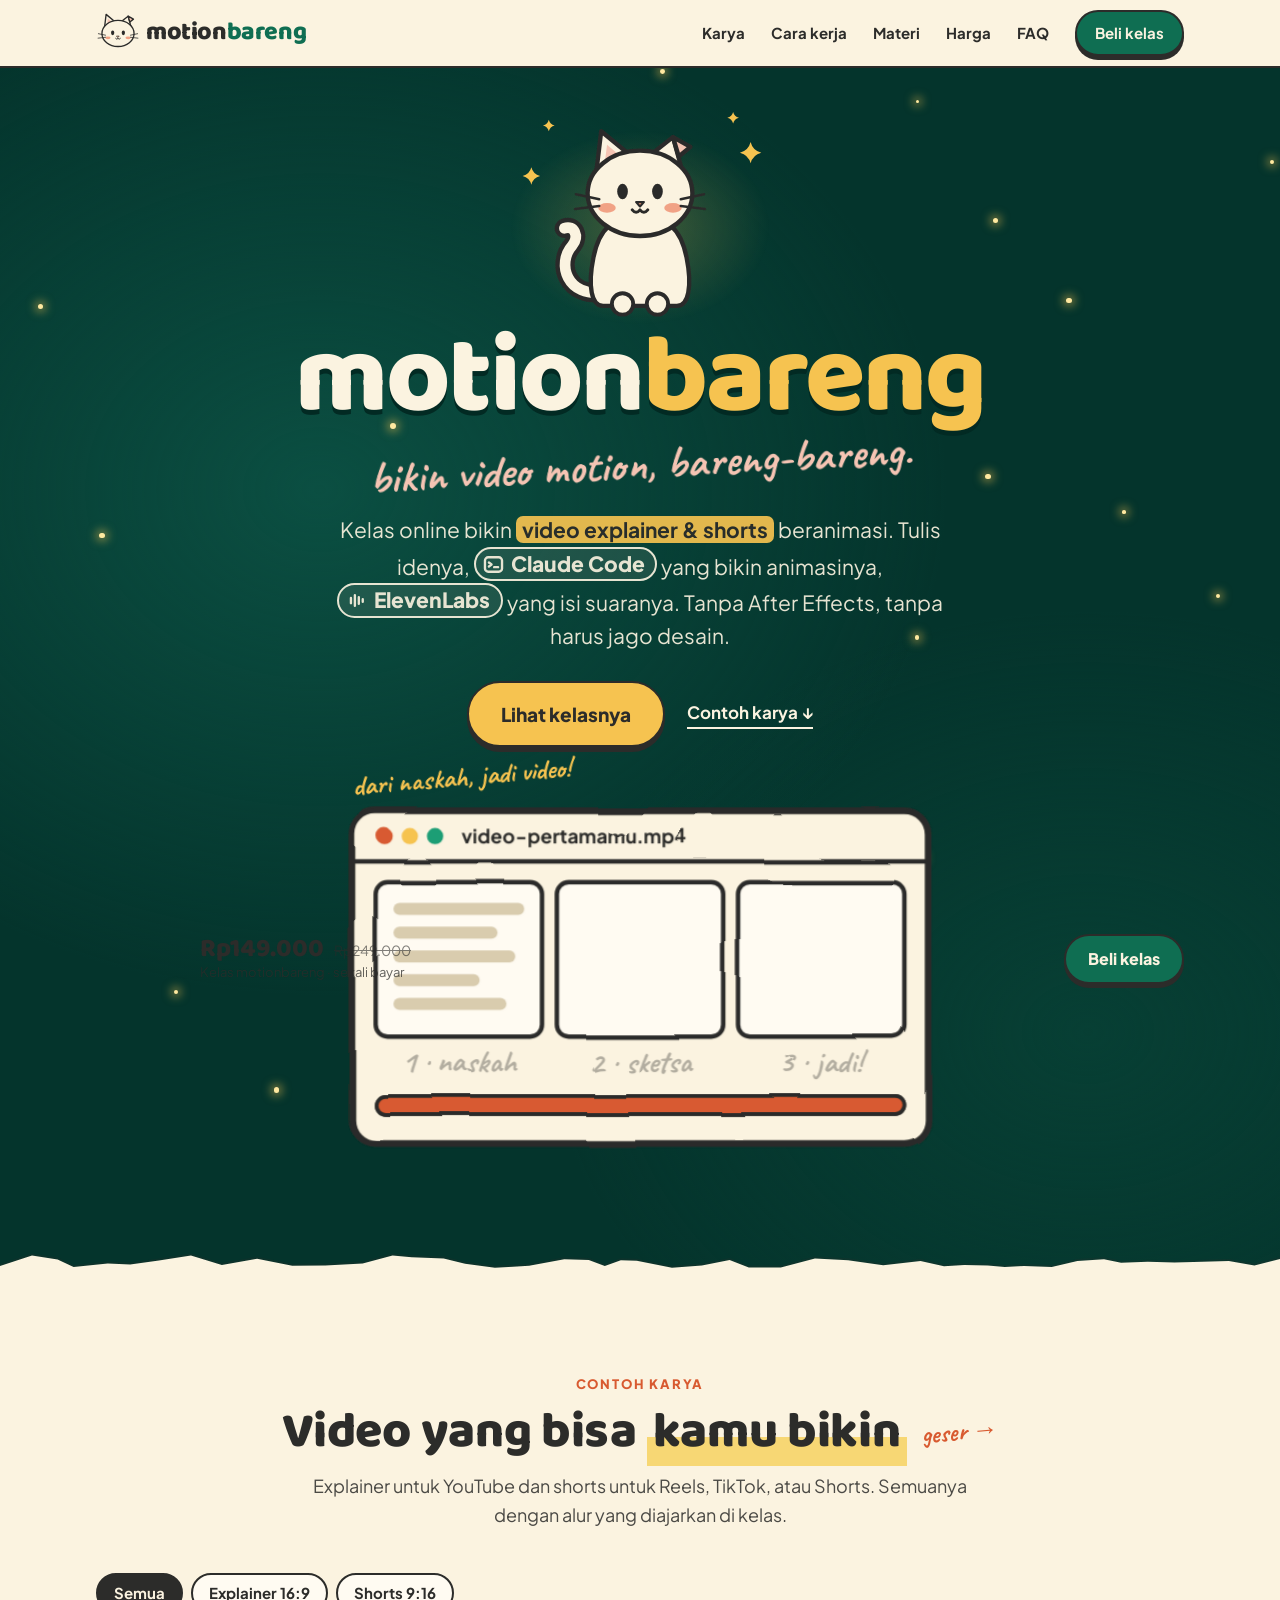
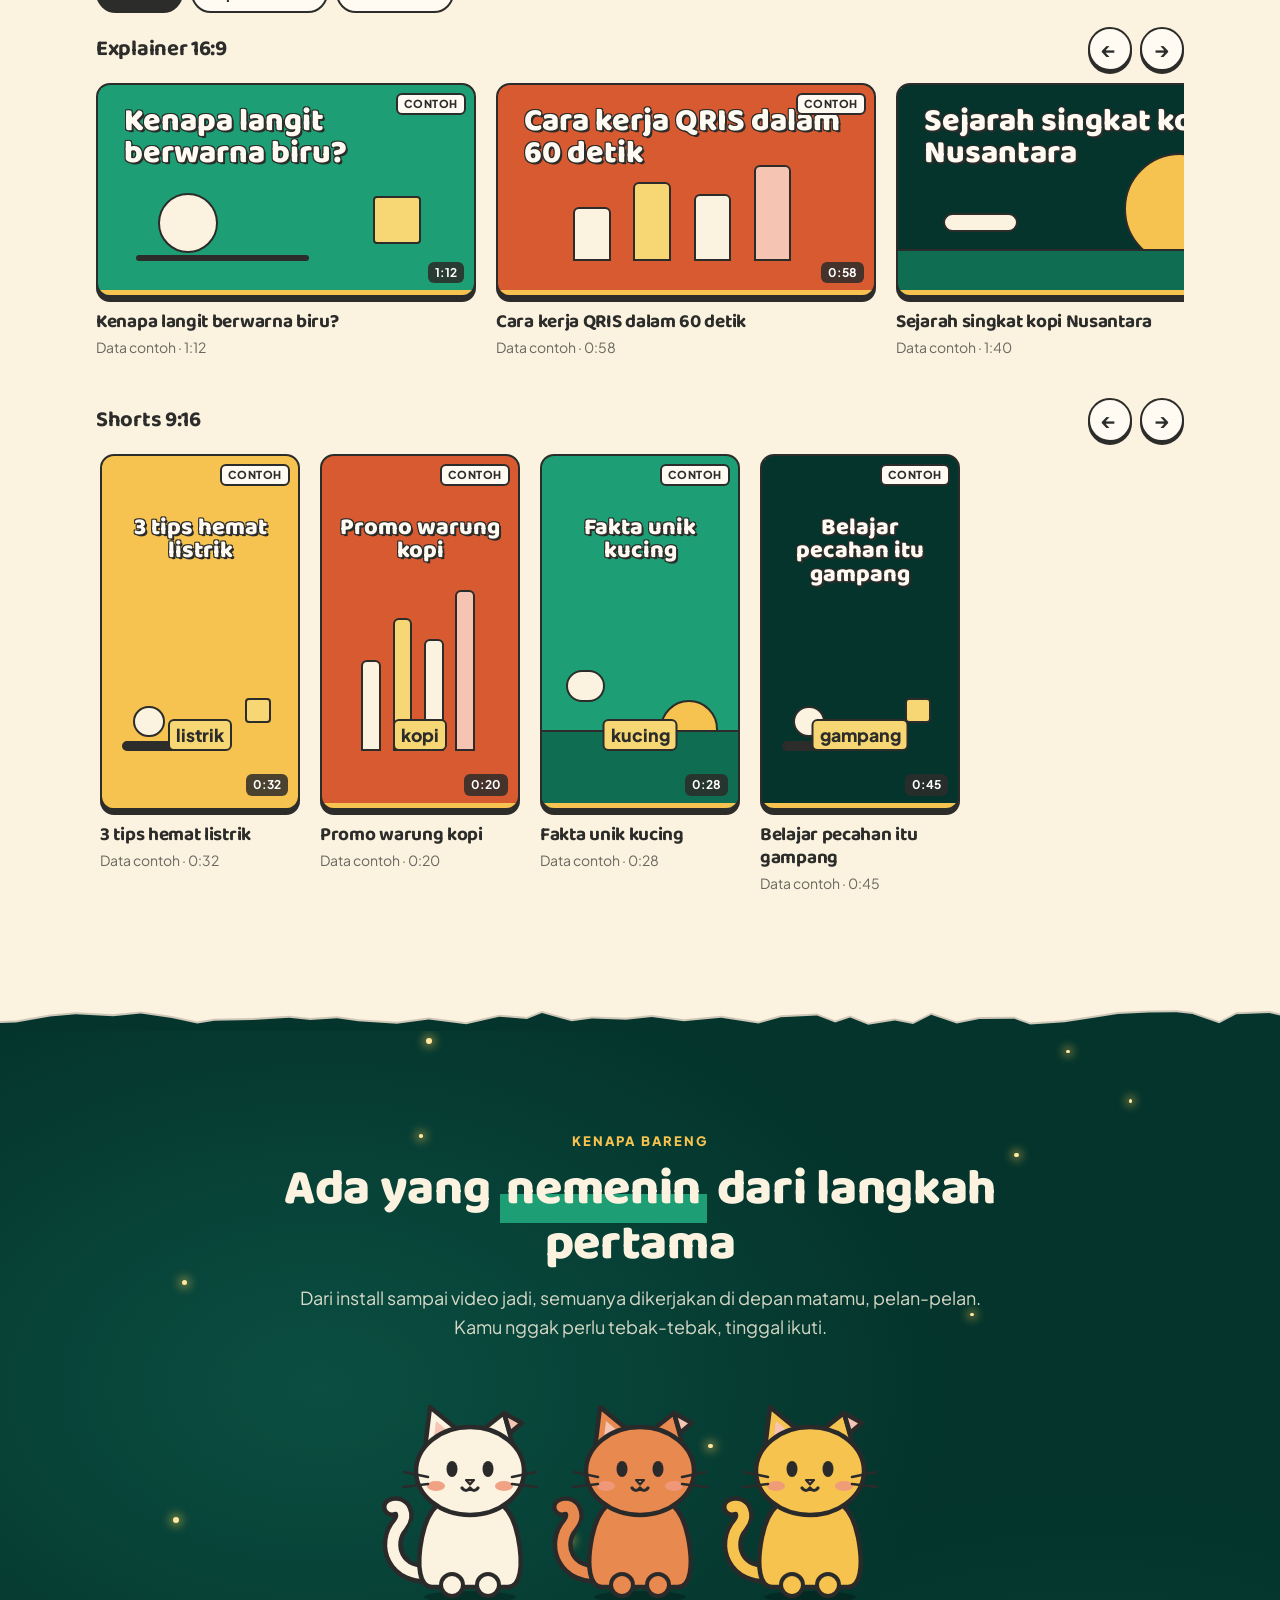
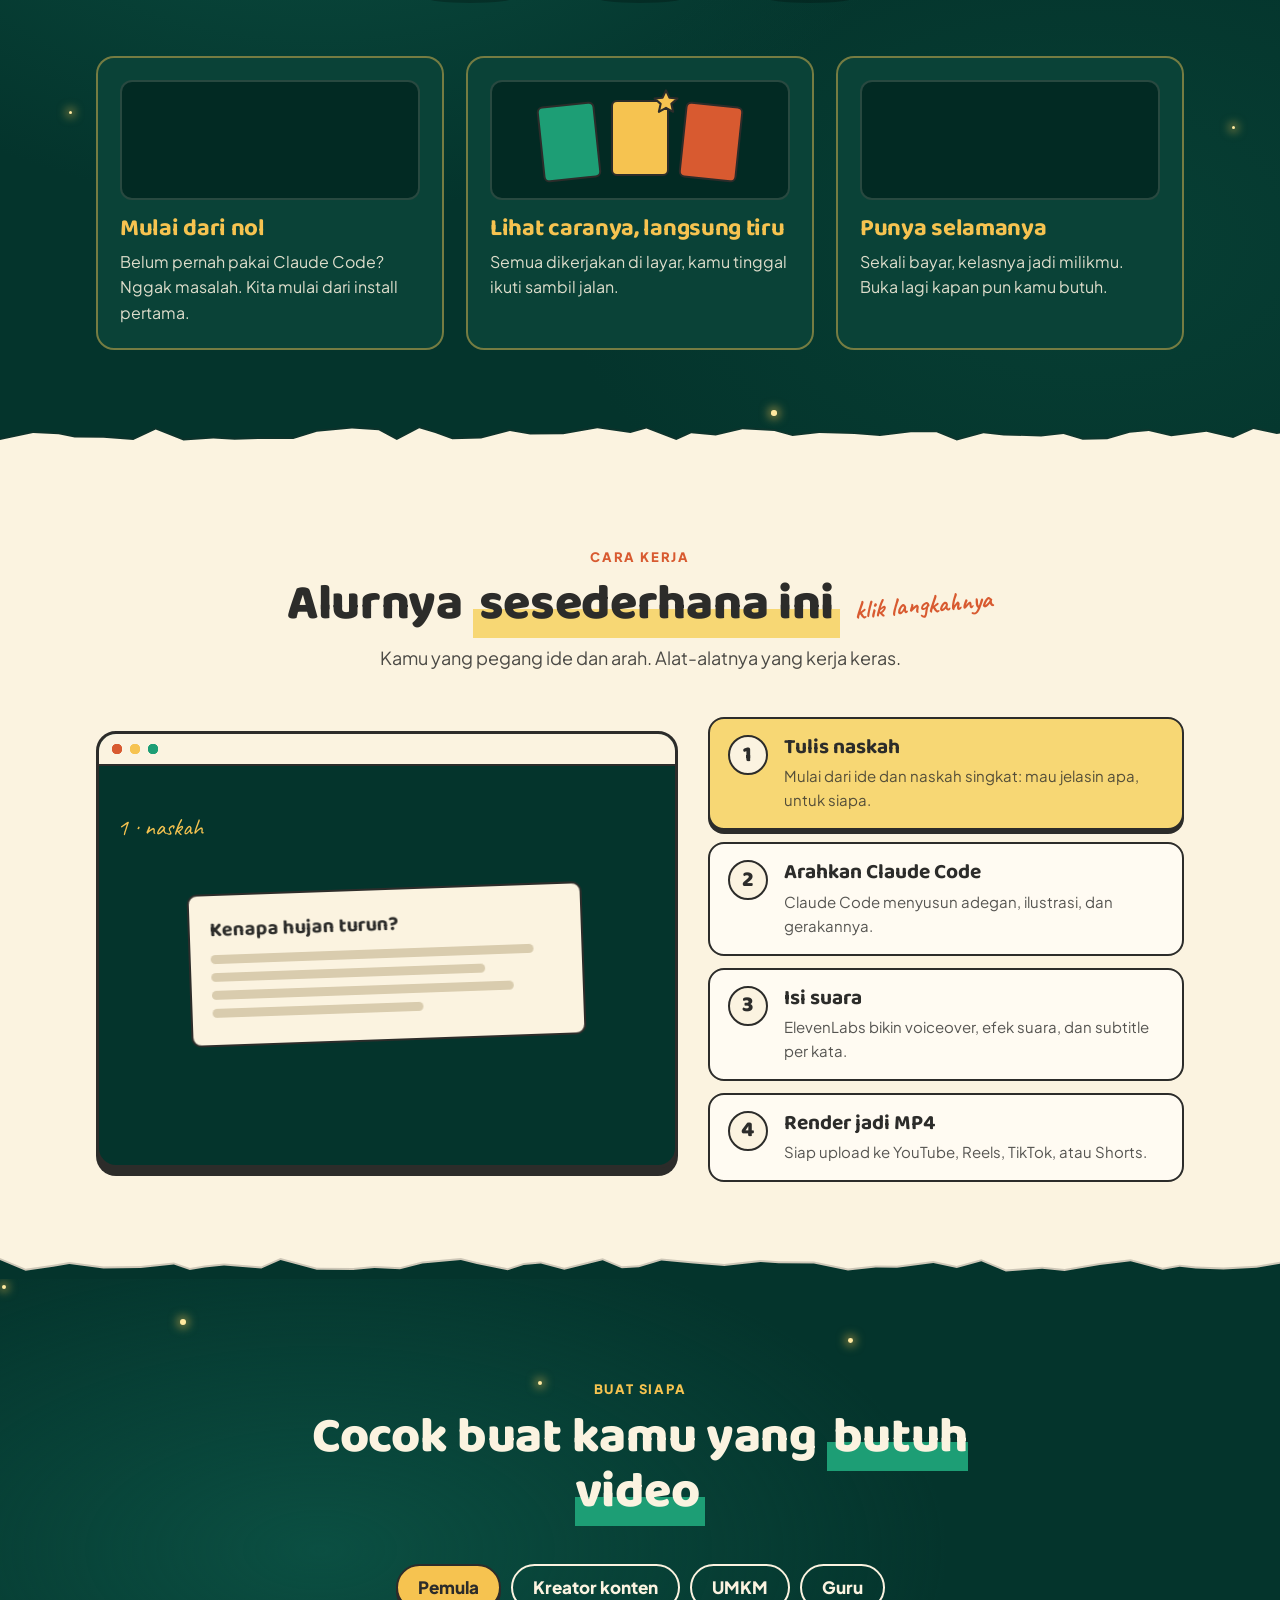
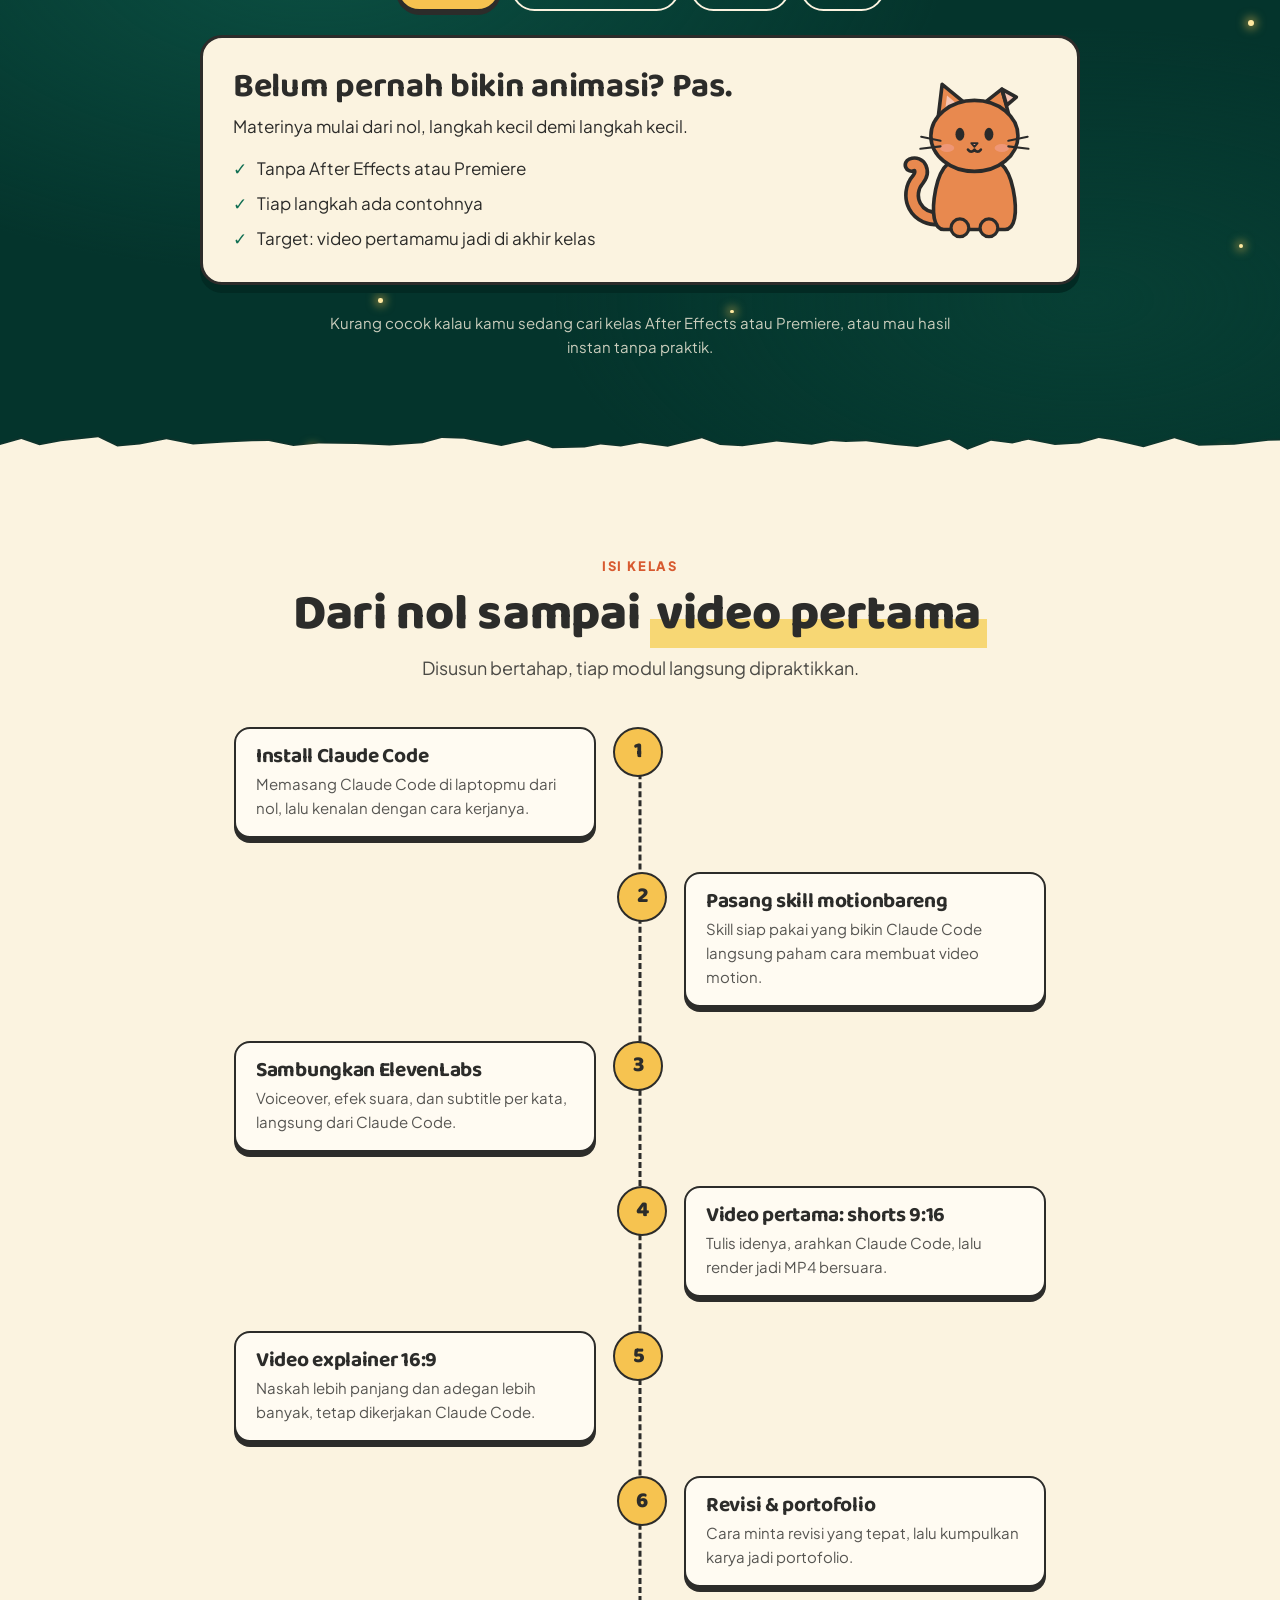
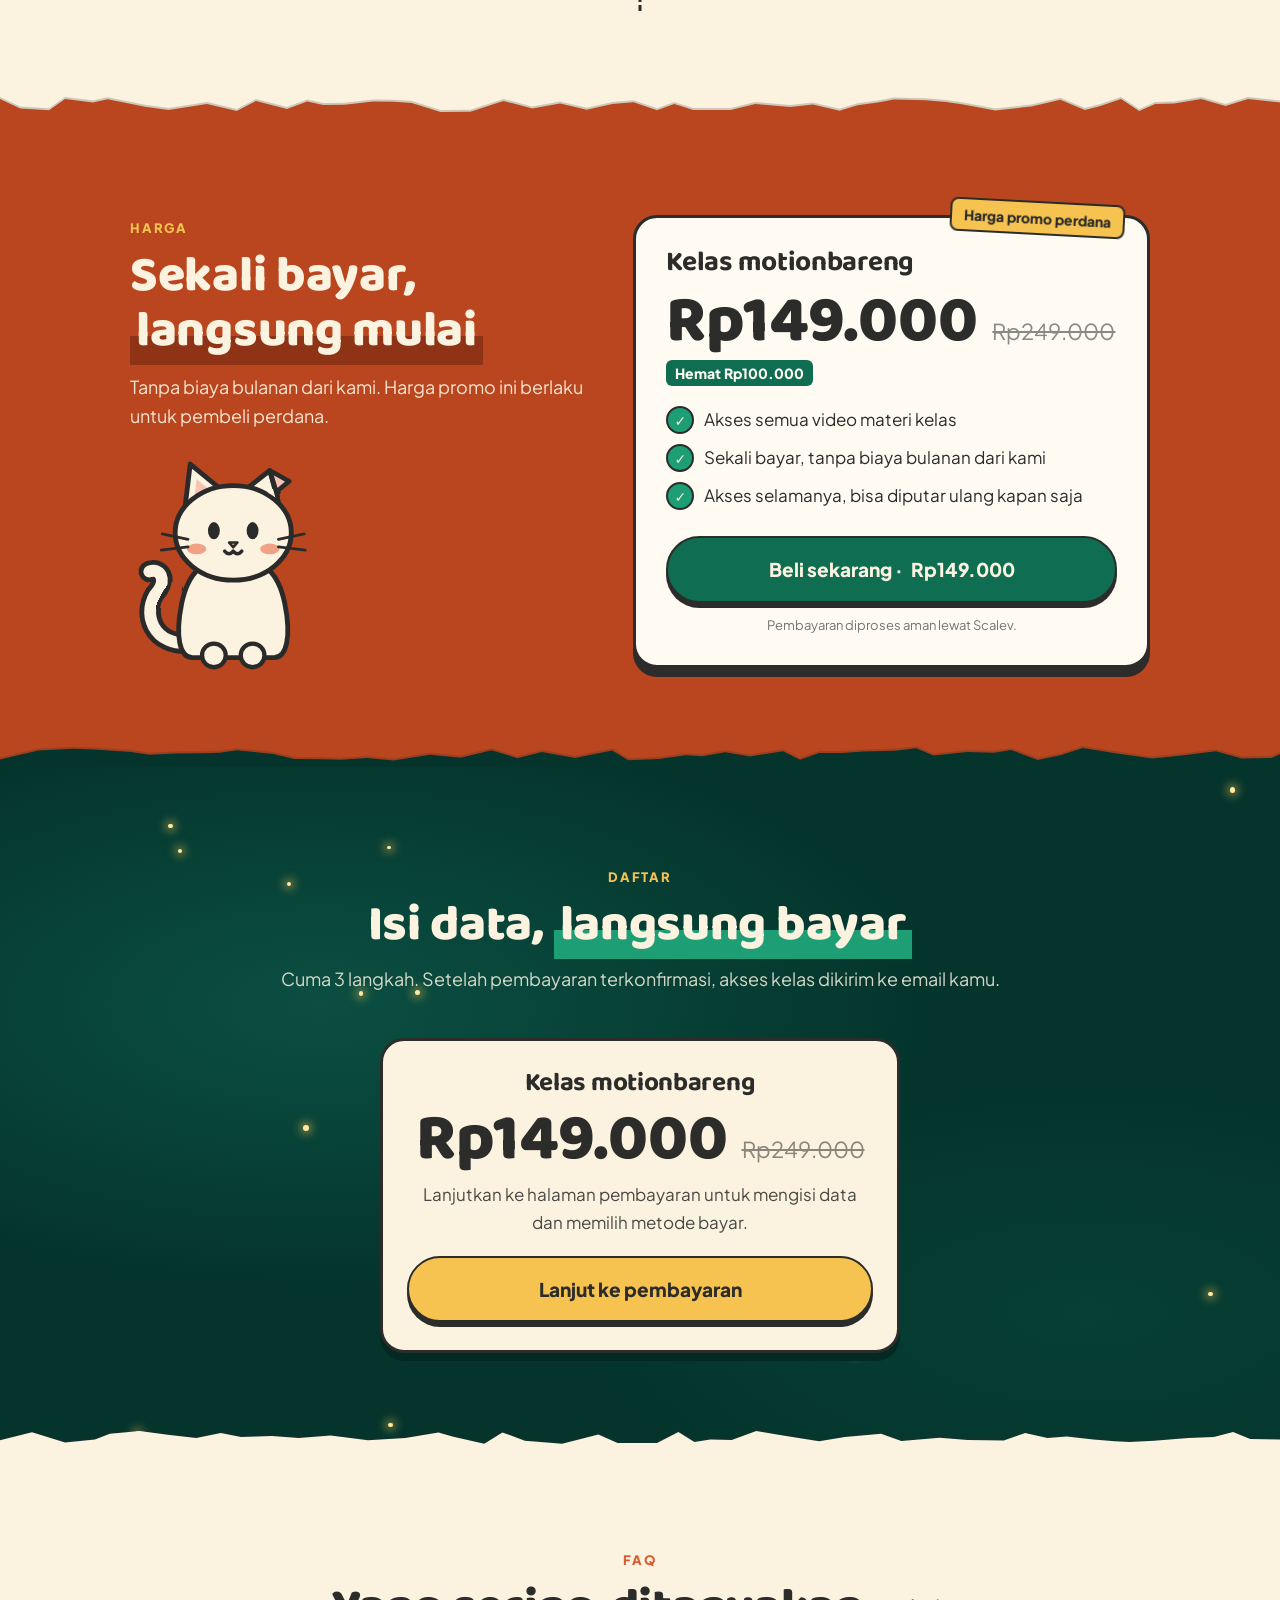
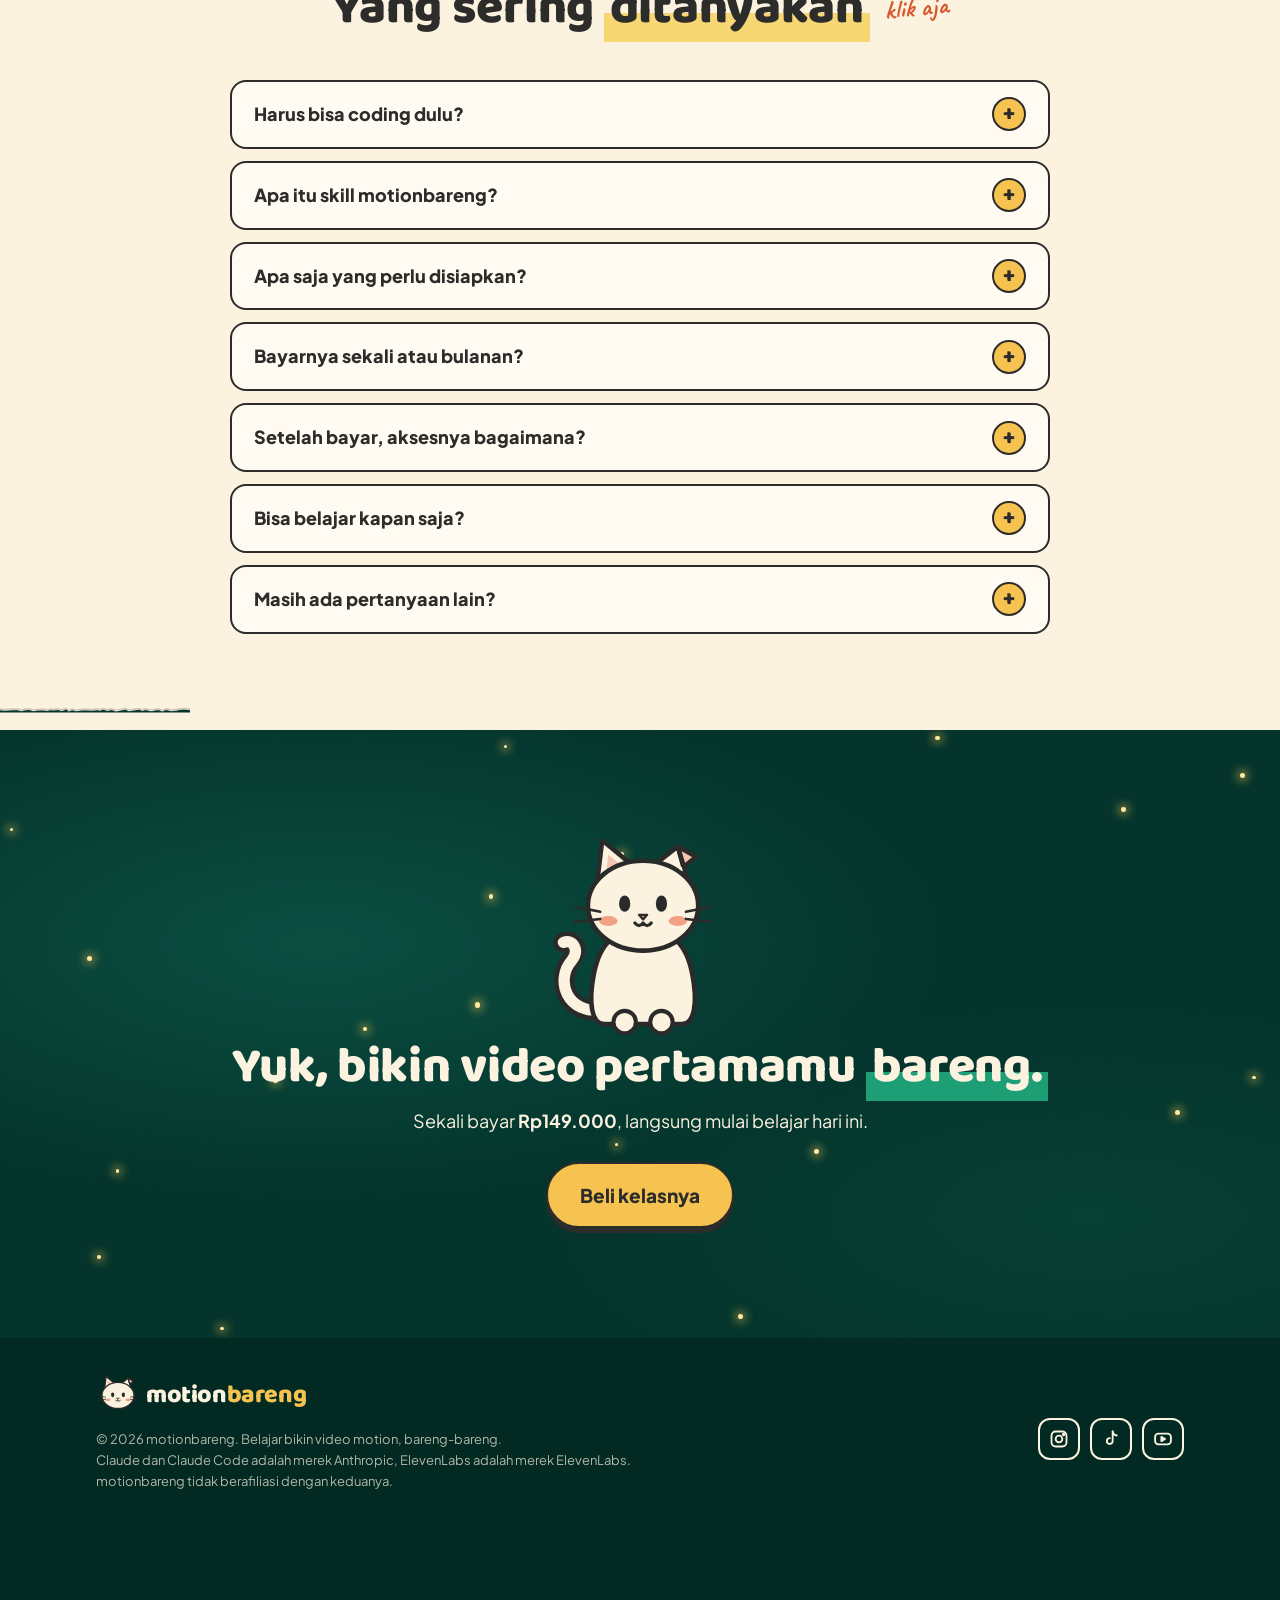
==== commit c135fd25: "Hapus janji komunitas dan sesi, ganti copy "Kenapa bareng", akses selamanya" ====
--- a/Company Profile/scalev/kelas-scalev.html
+++ b/Company Profile/scalev/kelas-scalev.html
@@ -9,7 +9,7 @@
 <meta charset="utf-8">
 <meta name="viewport" content="width=device-width, initial-scale=1">
 <title>motionbareng · Kelas bikin video motion pakai Claude Code + ElevenLabs</title>
-<meta name="description" content="Kelas online bikin video motion (explainer & shorts) pakai Claude Code dan ElevenLabs. Sekali bayar, belajar bareng komunitas.">
+<meta name="description" content="Kelas online bikin video motion (explainer & shorts) pakai Claude Code dan ElevenLabs. Ditemani dari langkah pertama sampai video jadi. Sekali bayar, akses selamanya.">
 <meta property="og:title" content="motionbareng · Bikin video motion sendiri, bareng-bareng">
 <meta property="og:description" content="Kelas online bikin video explainer & shorts beranimasi pakai Claude Code + ElevenLabs. Sekali bayar.">
 <meta property="og:type" content="website">
@@ -743,28 +743,28 @@
     <div class="wadah">
       <div class="kepala-section naik">
         <span class="kicker">Kenapa bareng</span>
-        <h2>Belajar sendirian itu <span class="stabilo">gampang mandek</span></h2>
-        <p>Di motionbareng kamu punya teman, target, dan tempat pamer karya.</p>
+        <h2>Ada yang <span class="stabilo">nemenin</span> dari langkah pertama</h2>
+        <p>Dari install sampai video jadi, semuanya dikerjakan di depan matamu, pelan-pelan. Kamu nggak perlu tebak-tebak, tinggal ikuti.</p>
       </div>
       <div class="bareng-gambar" data-kucing="bareng"></div>
       <div class="pilar">
         <div class="kartu-gelap naik">
-          <div class="ilus" aria-hidden="true"><span class="gel">videoku udah jadi!</span><span class="gel">keren, ajarin dong</span><span class="gel">cobain easing ini</span></div>
-          <h3>Grup komunitas</h3>
-          <p>Tempat tanya, pamer progres, dan saling kasih masukan sesama murid.</p>
-        </div>
-        <div class="kartu-gelap naik">
-          <div class="ilus" aria-hidden="true" data-kucing="sesi"></div>
-          <h3>Sesi bikin bareng</h3>
-          <p>Bikin video bareng-bareng biar ada teman, ada target, dan nggak berhenti di tengah jalan.</p>
+          <div class="ilus" aria-hidden="true"><span class="gel">1 · install Claude Code</span><span class="gel">2 · pasang skill</span><span class="gel">3 · video jadi!</span></div>
+          <h3>Mulai dari nol</h3>
+          <p>Belum pernah pakai Claude Code? Nggak masalah. Kita mulai dari install pertama.</p>
         </div>
         <div class="kartu-gelap naik">
           <div class="ilus" aria-hidden="true">
             <span class="bingkai"></span><span class="bingkai"></span><span class="bingkai"></span>
             <svg class="bintang" viewBox="0 0 24 24"><path d="M12 2l2.9 6.3 6.9.7-5.2 4.6 1.5 6.8L12 17l-6.1 3.4 1.5-6.8L2.2 9l6.9-.7z" fill="#F6C350" stroke="#2C2C2A" stroke-width="1.8" stroke-linejoin="round"/></svg>
           </div>
-          <h3>Etalase karya murid</h3>
-          <p>Karya terbaikmu dipajang di website dan media sosial motionbareng.</p>
+          <h3>Lihat caranya, langsung tiru</h3>
+          <p>Semua dikerjakan di layar, kamu tinggal ikuti sambil jalan.</p>
+        </div>
+        <div class="kartu-gelap naik">
+          <div class="ilus" aria-hidden="true"><span class="gel">bisa diputar ulang kapan saja</span></div>
+          <h3>Punya selamanya</h3>
+          <p>Sekali bayar, kelasnya jadi milikmu. Buka lagi kapan pun kamu butuh.</p>
         </div>
       </div>
     </div>
@@ -887,9 +887,7 @@
           <ul class="dapat">
             <li>Akses semua video materi kelas</li>
             <li>Sekali bayar, tanpa biaya bulanan dari kami</li>
-            <li>Masuk grup komunitas murid</li>
-            <li>Ikut sesi bikin bareng</li>
-            <li>Kesempatan karyamu dipajang di etalase</li>
+            <li>Akses selamanya, bisa diputar ulang kapan saja</li>
           </ul>
           <a class="tombol besar" href="#daftar" data-checkout>Beli sekarang · <span data-harga="promo">Rp149.000</span></a>
           <p class="aman">Pembayaran diproses aman lewat Scalev.</p>
@@ -977,9 +975,9 @@
           <p>Kelasnya cukup sekali bayar. Langganan Claude dan ElevenLabs terpisah, dibayar langsung ke masing-masing layanan.</p></details>
         <!-- GANTI: sesuaikan dengan cara akses di platform checkout-mu -->
         <details class="naik"><summary>Setelah bayar, aksesnya bagaimana?</summary>
-          <p>Setelah pembayaran berhasil, link akses kelas dan grup komunitas dikirim ke email kamu.</p></details>
+          <p>Setelah pembayaran berhasil, link akses kelas dikirim ke email kamu.</p></details>
         <details class="naik"><summary>Bisa belajar kapan saja?</summary>
-          <p>Bisa. Materinya berupa video, jadi kamu bisa belajar sesuai waktumu sendiri, lalu ikut sesi bikin bareng kalau sempat.</p></details>
+          <p>Bisa. Materinya berupa video dan bisa diakses selamanya, jadi kamu bisa belajar sesuai waktumu sendiri dan memutar ulang bagian yang belum paham.</p></details>
         <details class="naik"><summary>Masih ada pertanyaan lain?</summary>
           <p>Hubungi kami lewat <span data-kontak>media sosial motionbareng</span>.</p></details>
       </div>
@@ -1441,6 +1439,7 @@
     };
     const pesanKode = $('#pesan-kode');
     const infoKode = (teks, ok) => { pesanKode.textContent = teks || ''; pesanKode.dataset.ok = ok ? '1' : ''; pesanKode.hidden = !teks; };
+    const TOTAL_MIN = 10000;
     let kode = '', diskon = 0, dasar = { gross: 0, produk: 0, ongkir: 0 }, baris = [], catatanRingkas = '';
     const gambarRingkasan = () => {
       const b = baris.slice();
@@ -1455,6 +1454,8 @@
       });
       if (!r || r.isEligible === false) return false;
       diskon = angka(r.discountCodeDiscount);
+      /* Scalev menolak pesanan dengan total di bawah Rp10.000 (termasuk diskon 100%) */
+      if (dasar.gross - diskon < TOTAL_MIN) { diskon = 0; throw new Error('Kode ini membuat total pesanan di bawah ' + rp(TOTAL_MIN) + ', jadi belum bisa dipakai. Coba kode lain.'); }
       return true;
     }
     let urutan = 0;
@@ -1547,7 +1548,10 @@
           return;
         }
         terkunci = false; tombol.disabled = false; tombol.textContent = teksTombol;
-        tampilPesan((err && err.message) || 'Pesanan gagal dibuat. Coba lagi sebentar lagi.');
+        const teksErr = (err && err.message) || '';
+        tampilPesan(/gross_revenue/i.test(teksErr)
+          ? 'Total pesanan minimal ' + rp(TOTAL_MIN) + '. Coba kode diskon lain atau hapus kodenya.'
+          : (teksErr || 'Pesanan gagal dibuat. Coba lagi sebentar lagi.'));
       }
     });
   }
